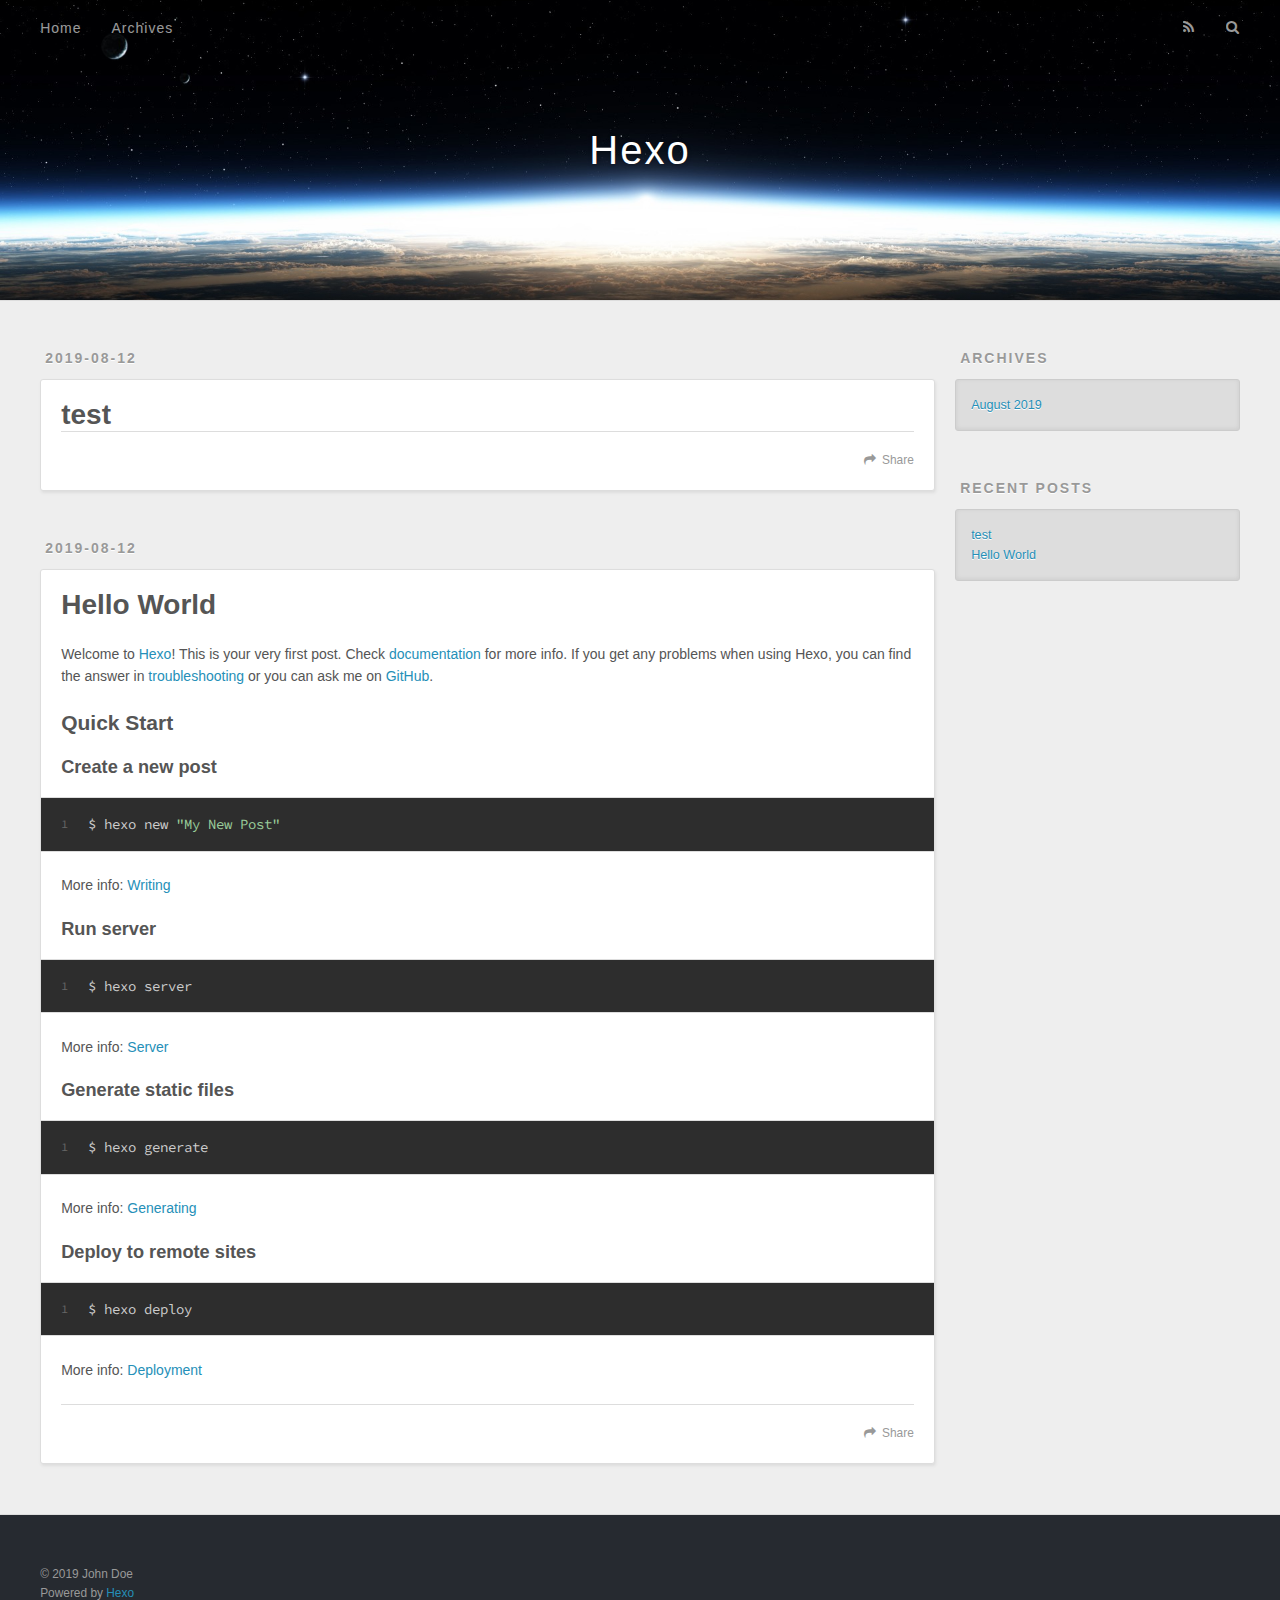
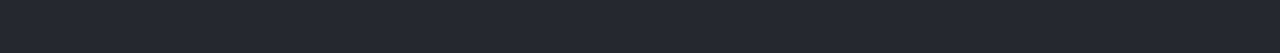
==== index.html @ 8766c103 "Site updated: 2019-08-12 17:07:36" ====
<!DOCTYPE html>
<html>
<head><meta name="generator" content="Hexo 3.9.0">
  <meta charset="utf-8">
  

  
  <title>Hexo</title>
  <meta name="viewport" content="width=device-width, initial-scale=1, maximum-scale=1">
  <meta property="og:type" content="website">
<meta property="og:title" content="Hexo">
<meta property="og:url" content="http://yoursite.com/index.html">
<meta property="og:site_name" content="Hexo">
<meta property="og:locale" content="en">
<meta name="twitter:card" content="summary">
<meta name="twitter:title" content="Hexo">
  
    <link rel="alternate" href="/atom.xml" title="Hexo" type="application/atom+xml">
  
  
    <link rel="icon" href="/favicon.png">
  
  
    <link href="//fonts.googleapis.com/css?family=Source+Code+Pro" rel="stylesheet" type="text/css">
  
  <link rel="stylesheet" href="/css/style.css">
</head>
</html>
<body>
  <div id="container">
    <div id="wrap">
      <header id="header">
  <div id="banner"></div>
  <div id="header-outer" class="outer">
    <div id="header-title" class="inner">
      <h1 id="logo-wrap">
        <a href="/" id="logo">Hexo</a>
      </h1>
      
    </div>
    <div id="header-inner" class="inner">
      <nav id="main-nav">
        <a id="main-nav-toggle" class="nav-icon"></a>
        
          <a class="main-nav-link" href="/">Home</a>
        
          <a class="main-nav-link" href="/archives">Archives</a>
        
      </nav>
      <nav id="sub-nav">
        
          <a id="nav-rss-link" class="nav-icon" href="/atom.xml" title="RSS Feed"></a>
        
        <a id="nav-search-btn" class="nav-icon" title="Search"></a>
      </nav>
      <div id="search-form-wrap">
        <form action="//google.com/search" method="get" accept-charset="UTF-8" class="search-form"><input type="search" name="q" class="search-form-input" placeholder="Search"><button type="submit" class="search-form-submit">&#xF002;</button><input type="hidden" name="sitesearch" value="http://yoursite.com"></form>
      </div>
    </div>
  </div>
</header>
      <div class="outer">
        <section id="main">
  
    <article id="post-test" class="article article-type-post" itemscope itemprop="blogPost">
  <div class="article-meta">
    <a href="/2019/08/12/test/" class="article-date">
  <time datetime="2019-08-12T08:30:35.000Z" itemprop="datePublished">2019-08-12</time>
</a>
    
  </div>
  <div class="article-inner">
    
    
      <header class="article-header">
        
  
    <h1 itemprop="name">
      <a class="article-title" href="/2019/08/12/test/">test</a>
    </h1>
  

      </header>
    
    <div class="article-entry" itemprop="articleBody">
      
        
      
    </div>
    <footer class="article-footer">
      <a data-url="http://yoursite.com/2019/08/12/test/" data-id="cjz869vau0001ewrhm8jljy8s" class="article-share-link">Share</a>
      
      
    </footer>
  </div>
  
</article>


  
    <article id="post-hello-world" class="article article-type-post" itemscope itemprop="blogPost">
  <div class="article-meta">
    <a href="/2019/08/12/hello-world/" class="article-date">
  <time datetime="2019-08-12T07:48:22.016Z" itemprop="datePublished">2019-08-12</time>
</a>
    
  </div>
  <div class="article-inner">
    
    
      <header class="article-header">
        
  
    <h1 itemprop="name">
      <a class="article-title" href="/2019/08/12/hello-world/">Hello World</a>
    </h1>
  

      </header>
    
    <div class="article-entry" itemprop="articleBody">
      
        <p>Welcome to <a href="https://hexo.io/" target="_blank" rel="noopener">Hexo</a>! This is your very first post. Check <a href="https://hexo.io/docs/" target="_blank" rel="noopener">documentation</a> for more info. If you get any problems when using Hexo, you can find the answer in <a href="https://hexo.io/docs/troubleshooting.html" target="_blank" rel="noopener">troubleshooting</a> or you can ask me on <a href="https://github.com/hexojs/hexo/issues" target="_blank" rel="noopener">GitHub</a>.</p>
<h2 id="Quick-Start"><a href="#Quick-Start" class="headerlink" title="Quick Start"></a>Quick Start</h2><h3 id="Create-a-new-post"><a href="#Create-a-new-post" class="headerlink" title="Create a new post"></a>Create a new post</h3><figure class="highlight bash"><table><tr><td class="gutter"><pre><span class="line">1</span><br></pre></td><td class="code"><pre><span class="line">$ hexo new <span class="string">"My New Post"</span></span><br></pre></td></tr></table></figure>

<p>More info: <a href="https://hexo.io/docs/writing.html" target="_blank" rel="noopener">Writing</a></p>
<h3 id="Run-server"><a href="#Run-server" class="headerlink" title="Run server"></a>Run server</h3><figure class="highlight bash"><table><tr><td class="gutter"><pre><span class="line">1</span><br></pre></td><td class="code"><pre><span class="line">$ hexo server</span><br></pre></td></tr></table></figure>

<p>More info: <a href="https://hexo.io/docs/server.html" target="_blank" rel="noopener">Server</a></p>
<h3 id="Generate-static-files"><a href="#Generate-static-files" class="headerlink" title="Generate static files"></a>Generate static files</h3><figure class="highlight bash"><table><tr><td class="gutter"><pre><span class="line">1</span><br></pre></td><td class="code"><pre><span class="line">$ hexo generate</span><br></pre></td></tr></table></figure>

<p>More info: <a href="https://hexo.io/docs/generating.html" target="_blank" rel="noopener">Generating</a></p>
<h3 id="Deploy-to-remote-sites"><a href="#Deploy-to-remote-sites" class="headerlink" title="Deploy to remote sites"></a>Deploy to remote sites</h3><figure class="highlight bash"><table><tr><td class="gutter"><pre><span class="line">1</span><br></pre></td><td class="code"><pre><span class="line">$ hexo deploy</span><br></pre></td></tr></table></figure>

<p>More info: <a href="https://hexo.io/docs/deployment.html" target="_blank" rel="noopener">Deployment</a></p>

      
    </div>
    <footer class="article-footer">
      <a data-url="http://yoursite.com/2019/08/12/hello-world/" data-id="cjz869vap0000ewrhxx26iyv9" class="article-share-link">Share</a>
      
      
    </footer>
  </div>
  
</article>


  


</section>
        
          <aside id="sidebar">
  
    

  
    

  
    
  
    
  <div class="widget-wrap">
    <h3 class="widget-title">Archives</h3>
    <div class="widget">
      <ul class="archive-list"><li class="archive-list-item"><a class="archive-list-link" href="/archives/2019/08/">August 2019</a></li></ul>
    </div>
  </div>


  
    
  <div class="widget-wrap">
    <h3 class="widget-title">Recent Posts</h3>
    <div class="widget">
      <ul>
        
          <li>
            <a href="/2019/08/12/test/">test</a>
          </li>
        
          <li>
            <a href="/2019/08/12/hello-world/">Hello World</a>
          </li>
        
      </ul>
    </div>
  </div>

  
</aside>
        
      </div>
      <footer id="footer">
  
  <div class="outer">
    <div id="footer-info" class="inner">
      &copy; 2019 John Doe<br>
      Powered by <a href="http://hexo.io/" target="_blank">Hexo</a>
    </div>
  </div>
</footer>
    </div>
    <nav id="mobile-nav">
  
    <a href="/" class="mobile-nav-link">Home</a>
  
    <a href="/archives" class="mobile-nav-link">Archives</a>
  
</nav>
    

<script src="//ajax.googleapis.com/ajax/libs/jquery/2.0.3/jquery.min.js"></script>


  <link rel="stylesheet" href="/fancybox/jquery.fancybox.css">
  <script src="/fancybox/jquery.fancybox.pack.js"></script>


<script src="/js/script.js"></script>



  </div>
</body>
</html>
---- css/style.css ----
body {
  width: 100%;
}
body:before,
body:after {
  content: "";
  display: table;
}
body:after {
  clear: both;
}
html,
body,
div,
span,
applet,
object,
iframe,
h1,
h2,
h3,
h4,
h5,
h6,
p,
blockquote,
pre,
a,
abbr,
acronym,
address,
big,
cite,
code,
del,
dfn,
em,
img,
ins,
kbd,
q,
s,
samp,
small,
strike,
strong,
sub,
sup,
tt,
var,
dl,
dt,
dd,
ol,
ul,
li,
fieldset,
form,
label,
legend,
table,
caption,
tbody,
tfoot,
thead,
tr,
th,
td {
  margin: 0;
  padding: 0;
  border: 0;
  outline: 0;
  font-weight: inherit;
  font-style: inherit;
  font-family: inherit;
  font-size: 100%;
  vertical-align: baseline;
}
body {
  line-height: 1;
  color: #000;
  background: #fff;
}
ol,
ul {
  list-style: none;
}
table {
  border-collapse: separate;
  border-spacing: 0;
  vertical-align: middle;
}
caption,
th,
td {
  text-align: left;
  font-weight: normal;
  vertical-align: middle;
}
a img {
  border: none;
}
input,
button {
  margin: 0;
  padding: 0;
}
input::-moz-focus-inner,
button::-moz-focus-inner {
  border: 0;
  padding: 0;
}
@font-face {
  font-family: FontAwesome;
  font-style: normal;
  font-weight: normal;
  src: url("fonts/fontawesome-webfont.eot?v=#4.0.3");
  src: url("fonts/fontawesome-webfont.eot?#iefix&v=#4.0.3") format("embedded-opentype"), url("fonts/fontawesome-webfont.woff?v=#4.0.3") format("woff"), url("fonts/fontawesome-webfont.ttf?v=#4.0.3") format("truetype"), url("fonts/fontawesome-webfont.svg#fontawesomeregular?v=#4.0.3") format("svg");
}
html,
body,
#container {
  height: 100%;
}
body {
  background: #eee;
  font: 14px -apple-system, BlinkMacSystemFont, "Segoe UI", "Roboto", "Oxygen", "Ubuntu", "Cantarell", "Fira Sans", "Droid Sans", "Helvetica Neue", sans-serif;
  -webkit-text-size-adjust: 100%;
}
.outer {
  max-width: 1220px;
  margin: 0 auto;
  padding: 0 20px;
}
.outer:before,
.outer:after {
  content: "";
  display: table;
}
.outer:after {
  clear: both;
}
.inner {
  display: inline;
  float: left;
  width: 98.33333333333333%;
  margin: 0 0.833333333333333%;
}
.left,
.alignleft {
  float: left;
}
.right,
.alignright {
  float: right;
}
.clear {
  clear: both;
}
#container {
  position: relative;
}
.mobile-nav-on {
  overflow: hidden;
}
#wrap {
  height: 100%;
  width: 100%;
  position: absolute;
  top: 0;
  left: 0;
  -webkit-transition: 0.2s ease-out;
  -moz-transition: 0.2s ease-out;
  -ms-transition: 0.2s ease-out;
  transition: 0.2s ease-out;
  z-index: 1;
  background: #eee;
}
.mobile-nav-on #wrap {
  left: 280px;
}
@media screen and (min-width: 768px) {
  #main {
    display: inline;
    float: left;
    width: 73.33333333333333%;
    margin: 0 0.833333333333333%;
  }
}
.article-date,
.article-category-link,
.archive-year,
.widget-title {
  text-decoration: none;
  text-transform: uppercase;
  letter-spacing: 2px;
  color: #999;
  margin-bottom: 1em;
  margin-left: 5px;
  line-height: 1em;
  text-shadow: 0 1px #fff;
  font-weight: bold;
}
.article-inner,
.archive-article-inner {
  background: #fff;
  -webkit-box-shadow: 1px 2px 3px #ddd;
  box-shadow: 1px 2px 3px #ddd;
  border: 1px solid #ddd;
  border-radius: 3px;
}
.article-entry h1,
.widget h1 {
  font-size: 2em;
}
.article-entry h2,
.widget h2 {
  font-size: 1.5em;
}
.article-entry h3,
.widget h3 {
  font-size: 1.3em;
}
.article-entry h4,
.widget h4 {
  font-size: 1.2em;
}
.article-entry h5,
.widget h5 {
  font-size: 1em;
}
.article-entry h6,
.widget h6 {
  font-size: 1em;
  color: #999;
}
.article-entry hr,
.widget hr {
  border: 1px dashed #ddd;
}
.article-entry strong,
.widget strong {
  font-weight: bold;
}
.article-entry em,
.widget em,
.article-entry cite,
.widget cite {
  font-style: italic;
}
.article-entry sup,
.widget sup,
.article-entry sub,
.widget sub {
  font-size: 0.75em;
  line-height: 0;
  position: relative;
  vertical-align: baseline;
}
.article-entry sup,
.widget sup {
  top: -0.5em;
}
.article-entry sub,
.widget sub {
  bottom: -0.2em;
}
.article-entry small,
.widget small {
  font-size: 0.85em;
}
.article-entry acronym,
.widget acronym,
.article-entry abbr,
.widget abbr {
  border-bottom: 1px dotted;
}
.article-entry ul,
.widget ul,
.article-entry ol,
.widget ol,
.article-entry dl,
.widget dl {
  margin: 0 20px;
  line-height: 1.6em;
}
.article-entry ul ul,
.widget ul ul,
.article-entry ol ul,
.widget ol ul,
.article-entry ul ol,
.widget ul ol,
.article-entry ol ol,
.widget ol ol {
  margin-top: 0;
  margin-bottom: 0;
}
.article-entry ul,
.widget ul {
  list-style: disc;
}
.article-entry ol,
.widget ol {
  list-style: decimal;
}
.article-entry dt,
.widget dt {
  font-weight: bold;
}
#header {
  height: 300px;
  position: relative;
  border-bottom: 1px solid #ddd;
}
#header:before,
#header:after {
  content: "";
  position: absolute;
  left: 0;
  right: 0;
  height: 40px;
}
#header:before {
  top: 0;
  background: -webkit-linear-gradient(rgba(0,0,0,0.2), transparent);
  background: -moz-linear-gradient(rgba(0,0,0,0.2), transparent);
  background: -ms-linear-gradient(rgba(0,0,0,0.2), transparent);
  background: linear-gradient(rgba(0,0,0,0.2), transparent);
}
#header:after {
  bottom: 0;
  background: -webkit-linear-gradient(transparent, rgba(0,0,0,0.2));
  background: -moz-linear-gradient(transparent, rgba(0,0,0,0.2));
  background: -ms-linear-gradient(transparent, rgba(0,0,0,0.2));
  background: linear-gradient(transparent, rgba(0,0,0,0.2));
}
#header-outer {
  height: 100%;
  position: relative;
}
#header-inner {
  position: relative;
  overflow: hidden;
}
#banner {
  position: absolute;
  top: 0;
  left: 0;
  width: 100%;
  height: 100%;
  background: url("images/banner.jpg") center #000;
  -webkit-background-size: cover;
  -moz-background-size: cover;
  background-size: cover;
  z-index: -1;
}
#header-title {
  text-align: center;
  height: 40px;
  position: absolute;
  top: 50%;
  left: 0;
  margin-top: -20px;
}
#logo,
#subtitle {
  text-decoration: none;
  color: #fff;
  font-weight: 300;
  text-shadow: 0 1px 4px rgba(0,0,0,0.3);
}
#logo {
  font-size: 40px;
  line-height: 40px;
  letter-spacing: 2px;
}
#subtitle {
  font-size: 16px;
  line-height: 16px;
  letter-spacing: 1px;
}
#subtitle-wrap {
  margin-top: 16px;
}
#main-nav {
  float: left;
  margin-left: -15px;
}
.nav-icon,
.main-nav-link {
  float: left;
  color: #fff;
  opacity: 0.6;
  text-decoration: none;
  text-shadow: 0 1px rgba(0,0,0,0.2);
  -webkit-transition: opacity 0.2s;
  -moz-transition: opacity 0.2s;
  -ms-transition: opacity 0.2s;
  transition: opacity 0.2s;
  display: block;
  padding: 20px 15px;
}
.nav-icon:hover,
.main-nav-link:hover {
  opacity: 1;
}
.nav-icon {
  font-family: FontAwesome;
  text-align: center;
  font-size: 14px;
  width: 14px;
  height: 14px;
  padding: 20px 15px;
  position: relative;
  cursor: pointer;
}
.main-nav-link {
  font-weight: 300;
  letter-spacing: 1px;
}
@media screen and (max-width: 479px) {
  .main-nav-link {
    display: none;
  }
}
#main-nav-toggle {
  display: none;
}
#main-nav-toggle:before {
  content: "\f0c9";
}
@media screen and (max-width: 479px) {
  #main-nav-toggle {
    display: block;
  }
}
#sub-nav {
  float: right;
  margin-right: -15px;
}
#nav-rss-link:before {
  content: "\f09e";
}
#nav-search-btn:before {
  content: "\f002";
}
#search-form-wrap {
  position: absolute;
  top: 15px;
  width: 150px;
  height: 30px;
  right: -150px;
  opacity: 0;
  -webkit-transition: 0.2s ease-out;
  -moz-transition: 0.2s ease-out;
  -ms-transition: 0.2s ease-out;
  transition: 0.2s ease-out;
}
#search-form-wrap.on {
  opacity: 1;
  right: 0;
}
@media screen and (max-width: 479px) {
  #search-form-wrap {
    width: 100%;
    right: -100%;
  }
}
.search-form {
  position: absolute;
  top: 0;
  left: 0;
  right: 0;
  background: #fff;
  padding: 5px 15px;
  border-radius: 15px;
  -webkit-box-shadow: 0 0 10px rgba(0,0,0,0.3);
  box-shadow: 0 0 10px rgba(0,0,0,0.3);
}
.search-form-input {
  border: none;
  background: none;
  color: #555;
  width: 100%;
  font: 13px -apple-system, BlinkMacSystemFont, "Segoe UI", "Roboto", "Oxygen", "Ubuntu", "Cantarell", "Fira Sans", "Droid Sans", "Helvetica Neue", sans-serif;
  outline: none;
}
.search-form-input::-webkit-search-results-decoration,
.search-form-input::-webkit-search-cancel-button {
  -webkit-appearance: none;
}
.search-form-submit {
  position: absolute;
  top: 50%;
  right: 10px;
  margin-top: -7px;
  font: 13px FontAwesome;
  border: none;
  background: none;
  color: #bbb;
  cursor: pointer;
}
.search-form-submit:hover,
.search-form-submit:focus {
  color: #777;
}
.article {
  margin: 50px 0;
}
.article-inner {
  overflow: hidden;
}
.article-meta:before,
.article-meta:after {
  content: "";
  display: table;
}
.article-meta:after {
  clear: both;
}
.article-date {
  float: left;
}
.article-category {
  float: left;
  line-height: 1em;
  color: #ccc;
  text-shadow: 0 1px #fff;
  margin-left: 8px;
}
.article-category:before {
  content: "\2022";
}
.article-category-link {
  margin: 0 12px 1em;
}
.article-header {
  padding: 20px 20px 0;
}
.article-title {
  text-decoration: none;
  font-size: 2em;
  font-weight: bold;
  color: #555;
  line-height: 1.1em;
  -webkit-transition: color 0.2s;
  -moz-transition: color 0.2s;
  -ms-transition: color 0.2s;
  transition: color 0.2s;
}
a.article-title:hover {
  color: #258fb8;
}
.article-entry {
  color: #555;
  padding: 0 20px;
}
.article-entry:before,
.article-entry:after {
  content: "";
  display: table;
}
.article-entry:after {
  clear: both;
}
.article-entry p,
.article-entry table {
  line-height: 1.6em;
  margin: 1.6em 0;
}
.article-entry h1,
.article-entry h2,
.article-entry h3,
.article-entry h4,
.article-entry h5,
.article-entry h6 {
  font-weight: bold;
}
.article-entry h1,
.article-entry h2,
.article-entry h3,
.article-entry h4,
.article-entry h5,
.article-entry h6 {
  line-height: 1.1em;
  margin: 1.1em 0;
}
.article-entry a {
  color: #258fb8;
  text-decoration: none;
}
.article-entry a:hover {
  text-decoration: underline;
}
.article-entry ul,
.article-entry ol,
.article-entry dl {
  margin-top: 1.6em;
  margin-bottom: 1.6em;
}
.article-entry img,
.article-entry video {
  max-width: 100%;
  height: auto;
  display: block;
  margin: auto;
}
.article-entry iframe {
  border: none;
}
.article-entry table {
  width: 100%;
  border-collapse: collapse;
  border-spacing: 0;
}
.article-entry th {
  font-weight: bold;
  border-bottom: 3px solid #ddd;
  padding-bottom: 0.5em;
}
.article-entry td {
  border-bottom: 1px solid #ddd;
  padding: 10px 0;
}
.article-entry blockquote {
  font-family: Georgia, "Times New Roman", serif;
  font-size: 1.4em;
  margin: 1.6em 20px;
  text-align: center;
}
.article-entry blockquote footer {
  font-size: 14px;
  margin: 1.6em 0;
  font-family: -apple-system, BlinkMacSystemFont, "Segoe UI", "Roboto", "Oxygen", "Ubuntu", "Cantarell", "Fira Sans", "Droid Sans", "Helvetica Neue", sans-serif;
}
.article-entry blockquote footer cite:before {
  content: "—";
  padding: 0 0.5em;
}
.article-entry .pullquote {
  text-align: left;
  width: 45%;
  margin: 0;
}
.article-entry .pullquote.left {
  margin-left: 0.5em;
  margin-right: 1em;
}
.article-entry .pullquote.right {
  margin-right: 0.5em;
  margin-left: 1em;
}
.article-entry .caption {
  color: #999;
  display: block;
  font-size: 0.9em;
  margin-top: 0.5em;
  position: relative;
  text-align: center;
}
.article-entry .video-container {
  position: relative;
  padding-top: 56.25%;
  height: 0;
  overflow: hidden;
}
.article-entry .video-container iframe,
.article-entry .video-container object,
.article-entry .video-container embed {
  position: absolute;
  top: 0;
  left: 0;
  width: 100%;
  height: 100%;
  margin-top: 0;
}
.article-more-link a {
  display: inline-block;
  line-height: 1em;
  padding: 6px 15px;
  border-radius: 15px;
  background: #eee;
  color: #999;
  text-shadow: 0 1px #fff;
  text-decoration: none;
}
.article-more-link a:hover {
  background: #258fb8;
  color: #fff;
  text-decoration: none;
  text-shadow: 0 1px #1e7293;
}
.article-footer {
  font-size: 0.85em;
  line-height: 1.6em;
  border-top: 1px solid #ddd;
  padding-top: 1.6em;
  margin: 0 20px 20px;
}
.article-footer:before,
.article-footer:after {
  content: "";
  display: table;
}
.article-footer:after {
  clear: both;
}
.article-footer a {
  color: #999;
  text-decoration: none;
}
.article-footer a:hover {
  color: #555;
}
.article-tag-list-item {
  float: left;
  margin-right: 10px;
}
.article-tag-list-link:before {
  content: "#";
}
.article-comment-link {
  float: right;
}
.article-comment-link:before {
  content: "\f075";
  font-family: FontAwesome;
  padding-right: 8px;
}
.article-share-link {
  cursor: pointer;
  float: right;
  margin-left: 20px;
}
.article-share-link:before {
  content: "\f064";
  font-family: FontAwesome;
  padding-right: 6px;
}
#article-nav {
  position: relative;
}
#article-nav:before,
#article-nav:after {
  content: "";
  display: table;
}
#article-nav:after {
  clear: both;
}
@media screen and (min-width: 768px) {
  #article-nav {
    margin: 50px 0;
  }
  #article-nav:before {
    width: 8px;
    height: 8px;
    position: absolute;
    top: 50%;
    left: 50%;
    margin-top: -4px;
    margin-left: -4px;
    content: "";
    border-radius: 50%;
    background: #ddd;
    -webkit-box-shadow: 0 1px 2px #fff;
    box-shadow: 0 1px 2px #fff;
  }
}
.article-nav-link-wrap {
  text-decoration: none;
  text-shadow: 0 1px #fff;
  color: #999;
  -webkit-box-sizing: border-box;
  -moz-box-sizing: border-box;
  box-sizing: border-box;
  margin-top: 50px;
  text-align: center;
  display: block;
}
.article-nav-link-wrap:hover {
  color: #555;
}
@media screen and (min-width: 768px) {
  .article-nav-link-wrap {
    width: 50%;
    margin-top: 0;
  }
}
@media screen and (min-width: 768px) {
  #article-nav-newer {
    float: left;
    text-align: right;
    padding-right: 20px;
  }
}
@media screen and (min-width: 768px) {
  #article-nav-older {
    float: right;
    text-align: left;
    padding-left: 20px;
  }
}
.article-nav-caption {
  text-transform: uppercase;
  letter-spacing: 2px;
  color: #ddd;
  line-height: 1em;
  font-weight: bold;
}
#article-nav-newer .article-nav-caption {
  margin-right: -2px;
}
.article-nav-title {
  font-size: 0.85em;
  line-height: 1.6em;
  margin-top: 0.5em;
}
.article-share-box {
  position: absolute;
  display: none;
  background: #fff;
  -webkit-box-shadow: 1px 2px 10px rgba(0,0,0,0.2);
  box-shadow: 1px 2px 10px rgba(0,0,0,0.2);
  border-radius: 3px;
  margin-left: -145px;
  overflow: hidden;
  z-index: 1;
}
.article-share-box.on {
  display: block;
}
.article-share-input {
  width: 100%;
  background: none;
  -webkit-box-sizing: border-box;
  -moz-box-sizing: border-box;
  box-sizing: border-box;
  font: 14px -apple-system, BlinkMacSystemFont, "Segoe UI", "Roboto", "Oxygen", "Ubuntu", "Cantarell", "Fira Sans", "Droid Sans", "Helvetica Neue", sans-serif;
  padding: 0 15px;
  color: #555;
  outline: none;
  border: 1px solid #ddd;
  border-radius: 3px 3px 0 0;
  height: 36px;
  line-height: 36px;
}
.article-share-links {
  background: #eee;
}
.article-share-links:before,
.article-share-links:after {
  content: "";
  display: table;
}
.article-share-links:after {
  clear: both;
}
.article-share-twitter,
.article-share-facebook,
.article-share-pinterest,
.article-share-google {
  width: 50px;
  height: 36px;
  display: block;
  float: left;
  position: relative;
  color: #999;
  text-shadow: 0 1px #fff;
}
.article-share-twitter:before,
.article-share-facebook:before,
.article-share-pinterest:before,
.article-share-google:before {
  font-size: 20px;
  font-family: FontAwesome;
  width: 20px;
  height: 20px;
  position: absolute;
  top: 50%;
  left: 50%;
  margin-top: -10px;
  margin-left: -10px;
  text-align: center;
}
.article-share-twitter:hover,
.article-share-facebook:hover,
.article-share-pinterest:hover,
.article-share-google:hover {
  color: #fff;
}
.article-share-twitter:before {
  content: "\f099";
}
.article-share-twitter:hover {
  background: #00aced;
  text-shadow: 0 1px #008abe;
}
.article-share-facebook:before {
  content: "\f09a";
}
.article-share-facebook:hover {
  background: #3b5998;
  text-shadow: 0 1px #2f477a;
}
.article-share-pinterest:before {
  content: "\f0d2";
}
.article-share-pinterest:hover {
  background: #cb2027;
  text-shadow: 0 1px #a21a1f;
}
.article-share-google:before {
  content: "\f0d5";
}
.article-share-google:hover {
  background: #dd4b39;
  text-shadow: 0 1px #be3221;
}
.article-gallery {
  background: #000;
  position: relative;
}
.article-gallery-photos {
  position: relative;
  overflow: hidden;
}
.article-gallery-img {
  display: none;
  max-width: 100%;
}
.article-gallery-img:first-child {
  display: block;
}
.article-gallery-img.loaded {
  position: absolute;
  display: block;
}
.article-gallery-img img {
  display: block;
  max-width: 100%;
  margin: 0 auto;
}
#comments {
  background: #fff;
  -webkit-box-shadow: 1px 2px 3px #ddd;
  box-shadow: 1px 2px 3px #ddd;
  padding: 20px;
  border: 1px solid #ddd;
  border-radius: 3px;
  margin: 50px 0;
}
#comments a {
  color: #258fb8;
}
.archives-wrap {
  margin: 50px 0;
}
.archives:before,
.archives:after {
  content: "";
  display: table;
}
.archives:after {
  clear: both;
}
.archive-year-wrap {
  margin-bottom: 1em;
}
.archives {
  -webkit-column-gap: 10px;
  -moz-column-gap: 10px;
  column-gap: 10px;
}
@media screen and (min-width: 480px) and (max-width: 767px) {
  .archives {
    -webkit-column-count: 2;
    -moz-column-count: 2;
    column-count: 2;
  }
}
@media screen and (min-width: 768px) {
  .archives {
    -webkit-column-count: 3;
    -moz-column-count: 3;
    column-count: 3;
  }
}
.archive-article {
  -webkit-column-break-inside: avoid;
  page-break-inside: avoid;
  overflow: hidden;
  break-inside: avoid-column;
}
.archive-article-inner {
  padding: 10px;
  margin-bottom: 15px;
}
.archive-article-title {
  text-decoration: none;
  font-weight: bold;
  color: #555;
  -webkit-transition: color 0.2s;
  -moz-transition: color 0.2s;
  -ms-transition: color 0.2s;
  transition: color 0.2s;
  line-height: 1.6em;
}
.archive-article-title:hover {
  color: #258fb8;
}
.archive-article-footer {
  margin-top: 1em;
}
.archive-article-date {
  color: #999;
  text-decoration: none;
  font-size: 0.85em;
  line-height: 1em;
  margin-bottom: 0.5em;
  display: block;
}
#page-nav {
  margin: 50px auto;
  background: #fff;
  -webkit-box-shadow: 1px 2px 3px #ddd;
  box-shadow: 1px 2px 3px #ddd;
  border: 1px solid #ddd;
  border-radius: 3px;
  text-align: center;
  color: #999;
  overflow: hidden;
}
#page-nav:before,
#page-nav:after {
  content: "";
  display: table;
}
#page-nav:after {
  clear: both;
}
#page-nav a,
#page-nav span {
  padding: 10px 20px;
  line-height: 1;
  height: 2ex;
}
#page-nav a {
  color: #999;
  text-decoration: none;
}
#page-nav a:hover {
  background: #999;
  color: #fff;
}
#page-nav .prev {
  float: left;
}
#page-nav .next {
  float: right;
}
#page-nav .page-number {
  display: inline-block;
}
@media screen and (max-width: 479px) {
  #page-nav .page-number {
    display: none;
  }
}
#page-nav .current {
  color: #555;
  font-weight: bold;
}
#page-nav .space {
  color: #ddd;
}
#footer {
  background: #262a30;
  padding: 50px 0;
  border-top: 1px solid #ddd;
  color: #999;
}
#footer a {
  color: #258fb8;
  text-decoration: none;
}
#footer a:hover {
  text-decoration: underline;
}
#footer-info {
  line-height: 1.6em;
  font-size: 0.85em;
}
.article-entry pre,
.article-entry .highlight {
  background: #2d2d2d;
  margin: 0 -20px;
  padding: 15px 20px;
  border-style: solid;
  border-color: #ddd;
  border-width: 1px 0;
  overflow: auto;
  color: #ccc;
  line-height: 22.400000000000002px;
}
.article-entry .highlight .gutter pre,
.article-entry .gist .gist-file .gist-data .line-numbers {
  color: #666;
  font-size: 0.85em;
}
.article-entry pre,
.article-entry code {
  font-family: "Source Code Pro", Consolas, Monaco, Menlo, Consolas, monospace;
}
.article-entry code {
  background: #eee;
  text-shadow: 0 1px #fff;
  padding: 0 0.3em;
}
.article-entry pre code {
  background: none;
  text-shadow: none;
  padding: 0;
}
.article-entry .highlight pre {
  border: none;
  margin: 0;
  padding: 0;
}
.article-entry .highlight table {
  margin: 0;
  width: auto;
}
.article-entry .highlight td {
  border: none;
  padding: 0;
}
.article-entry .highlight figcaption {
  font-size: 0.85em;
  color: #999;
  line-height: 1em;
  margin-bottom: 1em;
}
.article-entry .highlight figcaption:before,
.article-entry .highlight figcaption:after {
  content: "";
  display: table;
}
.article-entry .highlight figcaption:after {
  clear: both;
}
.article-entry .highlight figcaption a {
  float: right;
}
.article-entry .highlight .gutter pre {
  text-align: right;
  padding-right: 20px;
}
.article-entry .highlight .line {
  height: 22.400000000000002px;
}
.article-entry .highlight .line.marked {
  background: #515151;
}
.article-entry .gist {
  margin: 0 -20px;
  border-style: solid;
  border-color: #ddd;
  border-width: 1px 0;
  background: #2d2d2d;
  padding: 15px 20px 15px 0;
}
.article-entry .gist .gist-file {
  border: none;
  font-family: "Source Code Pro", Consolas, Monaco, Menlo, Consolas, monospace;
  margin: 0;
}
.article-entry .gist .gist-file .gist-data {
  background: none;
  border: none;
}
.article-entry .gist .gist-file .gist-data .line-numbers {
  background: none;
  border: none;
  padding: 0 20px 0 0;
}
.article-entry .gist .gist-file .gist-data .line-data {
  padding: 0 !important;
}
.article-entry .gist .gist-file .highlight {
  margin: 0;
  padding: 0;
  border: none;
}
.article-entry .gist .gist-file .gist-meta {
  background: #2d2d2d;
  color: #999;
  font: 0.85em -apple-system, BlinkMacSystemFont, "Segoe UI", "Roboto", "Oxygen", "Ubuntu", "Cantarell", "Fira Sans", "Droid Sans", "Helvetica Neue", sans-serif;
  text-shadow: 0 0;
  padding: 0;
  margin-top: 1em;
  margin-left: 20px;
}
.article-entry .gist .gist-file .gist-meta a {
  color: #258fb8;
  font-weight: normal;
}
.article-entry .gist .gist-file .gist-meta a:hover {
  text-decoration: underline;
}
pre .comment,
pre .title {
  color: #999;
}
pre .variable,
pre .attribute,
pre .tag,
pre .regexp,
pre .ruby .constant,
pre .xml .tag .title,
pre .xml .pi,
pre .xml .doctype,
pre .html .doctype,
pre .css .id,
pre .css .class,
pre .css .pseudo {
  color: #f2777a;
}
pre .number,
pre .preprocessor,
pre .built_in,
pre .literal,
pre .params,
pre .constant {
  color: #f99157;
}
pre .class,
pre .ruby .class .title,
pre .css .rules .attribute {
  color: #9c9;
}
pre .string,
pre .value,
pre .inheritance,
pre .header,
pre .ruby .symbol,
pre .xml .cdata {
  color: #9c9;
}
pre .css .hexcolor {
  color: #6cc;
}
pre .function,
pre .python .decorator,
pre .python .title,
pre .ruby .function .title,
pre .ruby .title .keyword,
pre .perl .sub,
pre .javascript .title,
pre .coffeescript .title {
  color: #69c;
}
pre .keyword,
pre .javascript .function {
  color: #c9c;
}
@media screen and (max-width: 479px) {
  #mobile-nav {
    position: absolute;
    top: 0;
    left: 0;
    width: 280px;
    height: 100%;
    background: #191919;
    border-right: 1px solid #fff;
  }
}
@media screen and (max-width: 479px) {
  .mobile-nav-link {
    display: block;
    color: #999;
    text-decoration: none;
    padding: 15px 20px;
    font-weight: bold;
  }
  .mobile-nav-link:hover {
    color: #fff;
  }
}
@media screen and (min-width: 768px) {
  #sidebar {
    display: inline;
    float: left;
    width: 23.333333333333332%;
    margin: 0 0.833333333333333%;
  }
}
.widget-wrap {
  margin: 50px 0;
}
.widget {
  color: #777;
  text-shadow: 0 1px #fff;
  background: #ddd;
  -webkit-box-shadow: 0 -1px 4px #ccc inset;
  box-shadow: 0 -1px 4px #ccc inset;
  border: 1px solid #ccc;
  padding: 15px;
  border-radius: 3px;
}
.widget a {
  color: #258fb8;
  text-decoration: none;
}
.widget a:hover {
  text-decoration: underline;
}
.widget ul ul,
.widget ol ul,
.widget dl ul,
.widget ul ol,
.widget ol ol,
.widget dl ol,
.widget ul dl,
.widget ol dl,
.widget dl dl {
  margin-left: 15px;
  list-style: disc;
}
.widget {
  line-height: 1.6em;
  word-wrap: break-word;
  font-size: 0.9em;
}
.widget ul,
.widget ol {
  list-style: none;
  margin: 0;
}
.widget ul ul,
.widget ol ul,
.widget ul ol,
.widget ol ol {
  margin: 0 20px;
}
.widget ul ul,
.widget ol ul {
  list-style: disc;
}
.widget ul ol,
.widget ol ol {
  list-style: decimal;
}
.category-list-count,
.tag-list-count,
.archive-list-count {
  padding-left: 5px;
  color: #999;
  font-size: 0.85em;
}
.category-list-count:before,
.tag-list-count:before,
.archive-list-count:before {
  content: "(";
}
.category-list-count:after,
.tag-list-count:after,
.archive-list-count:after {
  content: ")";
}
.tagcloud a {
  margin-right: 5px;
  display: inline-block;
}
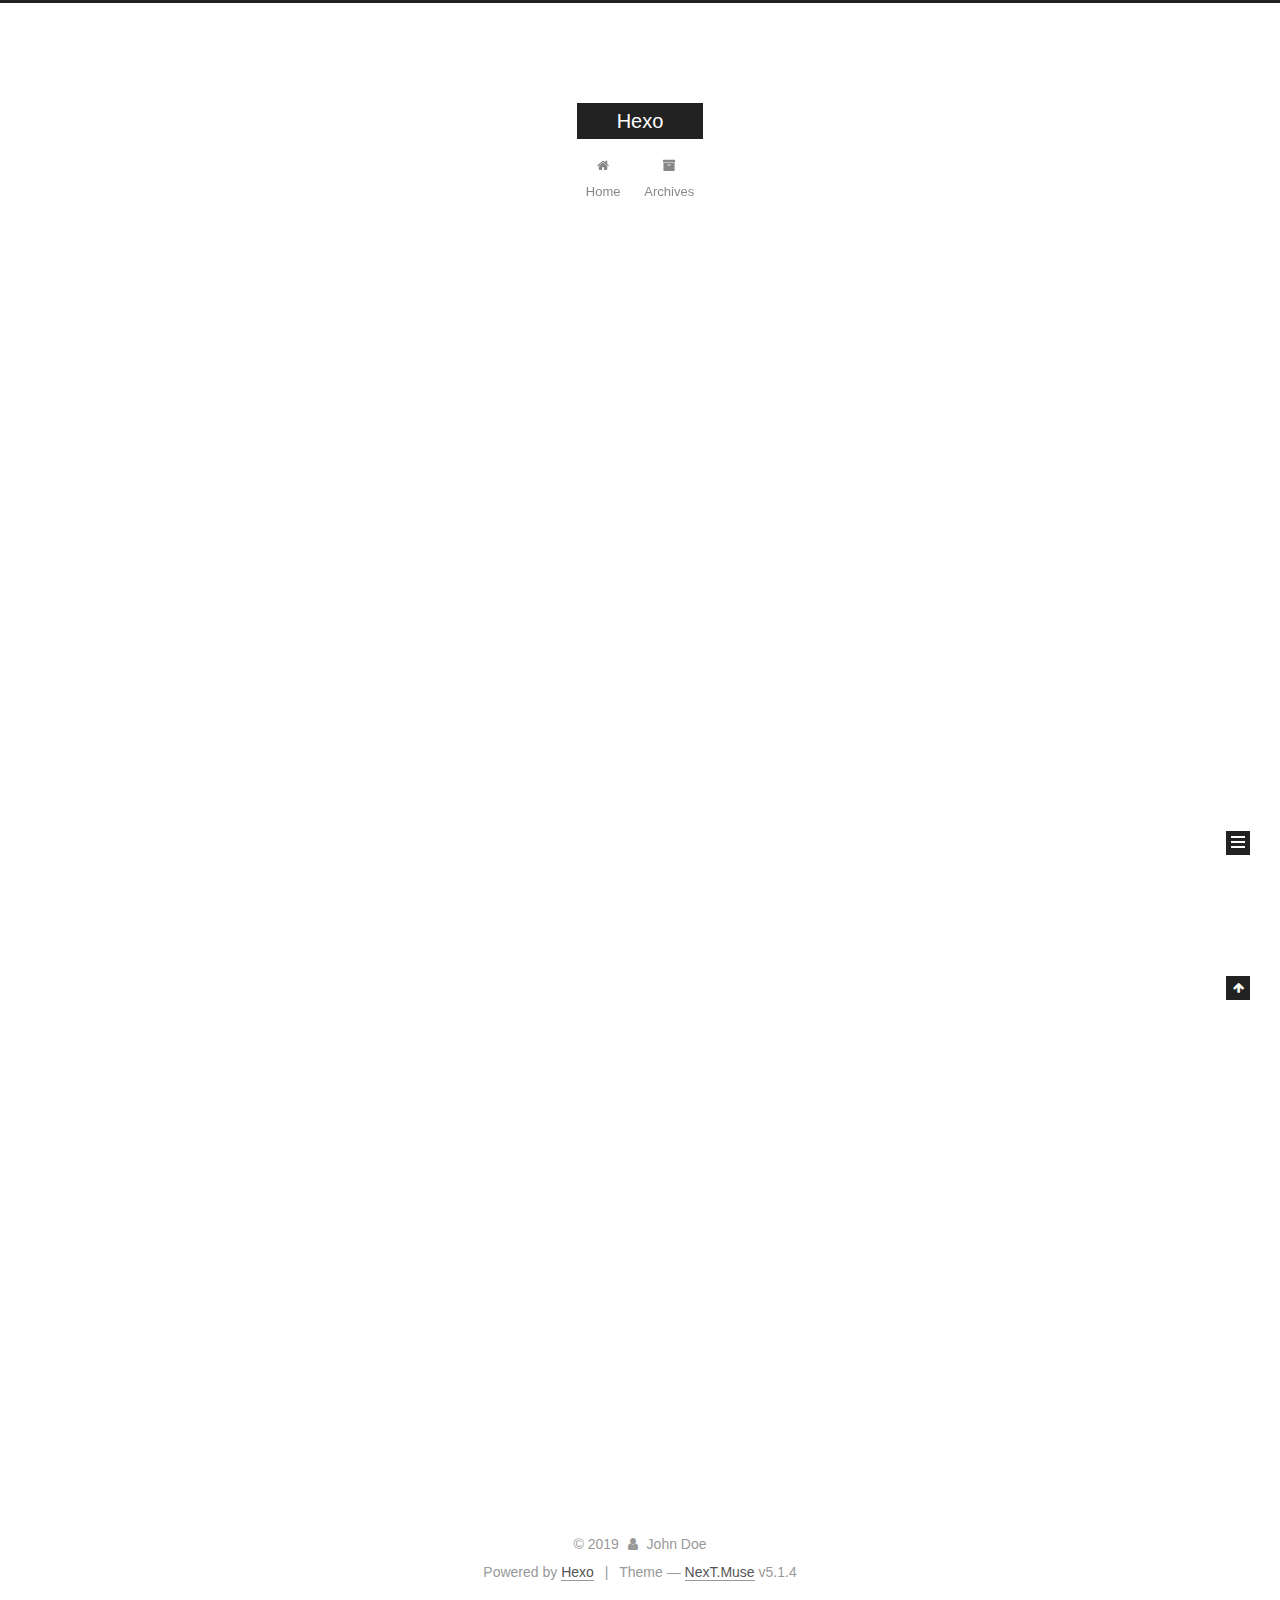
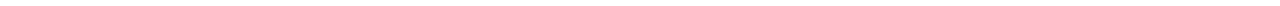
==== commit 381b605f: "Site updated: 2019-08-12 18:23:26" ====
--- a/index.html
+++ b/index.html
@@ -1,228 +1,739 @@
 <!DOCTYPE html>
-<html>
+
+
+
+  
+
+
+<html class="theme-next muse use-motion" lang="en">
 <head><meta name="generator" content="Hexo 3.9.0">
-  <meta charset="utf-8">
-  
-
-  
-  <title>Hexo</title>
-  <meta name="viewport" content="width=device-width, initial-scale=1, maximum-scale=1">
-  <meta property="og:type" content="website">
+  <meta charset="UTF-8">
+<meta http-equiv="X-UA-Compatible" content="IE=edge">
+<meta name="viewport" content="width=device-width, initial-scale=1, maximum-scale=1">
+<meta name="theme-color" content="#222">
+
+
+
+
+
+
+
+
+
+<meta http-equiv="Cache-Control" content="no-transform">
+<meta http-equiv="Cache-Control" content="no-siteapp">
+
+
+
+
+
+
+
+
+
+
+
+
+
+
+
+
+  
+  
+  <link href="/lib/fancybox/source/jquery.fancybox.css?v=2.1.5" rel="stylesheet" type="text/css">
+
+
+
+
+
+
+
+<link href="/lib/font-awesome/css/font-awesome.min.css?v=4.6.2" rel="stylesheet" type="text/css">
+
+<link href="/css/main.css?v=5.1.4" rel="stylesheet" type="text/css">
+
+
+  <link rel="apple-touch-icon" sizes="180x180" href="/images/apple-touch-icon-next.png?v=5.1.4">
+
+
+  <link rel="icon" type="image/png" sizes="32x32" href="/images/favicon-32x32-next.png?v=5.1.4">
+
+
+  <link rel="icon" type="image/png" sizes="16x16" href="/images/favicon-16x16-next.png?v=5.1.4">
+
+
+  <link rel="mask-icon" href="/images/logo.svg?v=5.1.4" color="#222">
+
+
+
+
+
+  <meta name="keywords" content="Hexo, NexT">
+
+
+
+
+
+
+
+
+
+
+<meta property="og:type" content="website">
 <meta property="og:title" content="Hexo">
 <meta property="og:url" content="http://yoursite.com/index.html">
 <meta property="og:site_name" content="Hexo">
 <meta property="og:locale" content="en">
 <meta name="twitter:card" content="summary">
 <meta name="twitter:title" content="Hexo">
-  
-    <link rel="alternate" href="/atom.xml" title="Hexo" type="application/atom+xml">
-  
-  
-    <link rel="icon" href="/favicon.png">
-  
-  
-    <link href="//fonts.googleapis.com/css?family=Source+Code+Pro" rel="stylesheet" type="text/css">
-  
-  <link rel="stylesheet" href="/css/style.css">
+
+
+
+<script type="text/javascript" id="hexo.configurations">
+  var NexT = window.NexT || {};
+  var CONFIG = {
+    root: '/',
+    scheme: 'Muse',
+    version: '5.1.4',
+    sidebar: {"position":"left","display":"post","offset":12,"b2t":false,"scrollpercent":false,"onmobile":false},
+    fancybox: true,
+    tabs: true,
+    motion: {"enable":true,"async":false,"transition":{"post_block":"fadeIn","post_header":"slideDownIn","post_body":"slideDownIn","coll_header":"slideLeftIn","sidebar":"slideUpIn"}},
+    duoshuo: {
+      userId: '0',
+      author: 'Author'
+    },
+    algolia: {
+      applicationID: '',
+      apiKey: '',
+      indexName: '',
+      hits: {"per_page":10},
+      labels: {"input_placeholder":"Search for Posts","hits_empty":"We didn't find any results for the search: ${query}","hits_stats":"${hits} results found in ${time} ms"}
+    }
+  };
+</script>
+
+
+
+  <link rel="canonical" href="http://yoursite.com/">
+
+
+
+
+
+  <title>Hexo</title>
+  
+
+
+
+
+
+
+
+
 </head>
-</html>
-<body>
-  <div id="container">
-    <div id="wrap">
-      <header id="header">
-  <div id="banner"></div>
-  <div id="header-outer" class="outer">
-    <div id="header-title" class="inner">
-      <h1 id="logo-wrap">
-        <a href="/" id="logo">Hexo</a>
-      </h1>
-      
+
+<body itemscope itemtype="http://schema.org/WebPage" lang="en">
+
+  
+  
+    
+  
+
+  <div class="container sidebar-position-left 
+  page-home">
+    <div class="headband"></div>
+
+    <header id="header" class="header" itemscope itemtype="http://schema.org/WPHeader">
+      <div class="header-inner"><div class="site-brand-wrapper">
+  <div class="site-meta ">
+    
+
+    <div class="custom-logo-site-title">
+      <a href="/" class="brand" rel="start">
+        <span class="logo-line-before"><i></i></span>
+        <span class="site-title">Hexo</span>
+        <span class="logo-line-after"><i></i></span>
+      </a>
     </div>
-    <div id="header-inner" class="inner">
-      <nav id="main-nav">
-        <a id="main-nav-toggle" class="nav-icon"></a>
-        
-          <a class="main-nav-link" href="/">Home</a>
-        
-          <a class="main-nav-link" href="/archives">Archives</a>
-        
-      </nav>
-      <nav id="sub-nav">
-        
-          <a id="nav-rss-link" class="nav-icon" href="/atom.xml" title="RSS Feed"></a>
-        
-        <a id="nav-search-btn" class="nav-icon" title="Search"></a>
-      </nav>
-      <div id="search-form-wrap">
-        <form action="//google.com/search" method="get" accept-charset="UTF-8" class="search-form"><input type="search" name="q" class="search-form-input" placeholder="Search"><button type="submit" class="search-form-submit">&#xF002;</button><input type="hidden" name="sitesearch" value="http://yoursite.com"></form>
-      </div>
+      
+        <p class="site-subtitle"></p>
+      
+  </div>
+
+  <div class="site-nav-toggle">
+    <button>
+      <span class="btn-bar"></span>
+      <span class="btn-bar"></span>
+      <span class="btn-bar"></span>
+    </button>
+  </div>
+</div>
+
+<nav class="site-nav">
+  
+
+  
+    <ul id="menu" class="menu">
+      
+        
+        <li class="menu-item menu-item-home">
+          <a href="/" rel="section">
+            
+              <i class="menu-item-icon fa fa-fw fa-home"></i> <br>
+            
+            Home
+          </a>
+        </li>
+      
+        
+        <li class="menu-item menu-item-archives">
+          <a href="/archives/" rel="section">
+            
+              <i class="menu-item-icon fa fa-fw fa-archive"></i> <br>
+            
+            Archives
+          </a>
+        </li>
+      
+
+      
+    </ul>
+  
+
+  
+</nav>
+
+
+
+ </div>
+    </header>
+
+    <main id="main" class="main">
+      <div class="main-inner">
+        <div class="content-wrap">
+          <div id="content" class="content">
+            
+  <section id="posts" class="posts-expand">
+    
+      
+
+  
+
+  
+  
+  
+
+  <article class="post post-type-normal" itemscope itemtype="http://schema.org/Article">
+  
+  
+  
+  <div class="post-block">
+    <link itemprop="mainEntityOfPage" href="http://yoursite.com/2019/08/12/test/">
+
+    <span hidden itemprop="author" itemscope itemtype="http://schema.org/Person">
+      <meta itemprop="name" content="John Doe">
+      <meta itemprop="description" content>
+      <meta itemprop="image" content="/images/avatar.gif">
+    </span>
+
+    <span hidden itemprop="publisher" itemscope itemtype="http://schema.org/Organization">
+      <meta itemprop="name" content="Hexo">
+    </span>
+
+    
+      <header class="post-header">
+
+        
+        
+          <h1 class="post-title" itemprop="name headline">
+                
+                <a class="post-title-link" href="/2019/08/12/test/" itemprop="url">test</a></h1>
+        
+
+        <div class="post-meta">
+          <span class="post-time">
+            
+              <span class="post-meta-item-icon">
+                <i class="fa fa-calendar-o"></i>
+              </span>
+              
+                <span class="post-meta-item-text">Posted on</span>
+              
+              <time title="Post created" itemprop="dateCreated datePublished" datetime="2019-08-12T16:30:35+08:00">
+                2019-08-12
+              </time>
+            
+
+            
+
+            
+          </span>
+
+          
+
+          
+            
+          
+
+          
+          
+
+          
+
+          
+
+          
+
+        </div>
+      </header>
+    
+
+    
+    
+    
+    <div class="post-body" itemprop="articleBody">
+
+      
+      
+
+      
+        
+          
+            
+          
+        
+      
+    </div>
+    
+    
+    
+
+    
+
+    
+
+    
+
+    <footer class="post-footer">
+      
+
+      
+
+      
+
+      
+      
+        <div class="post-eof"></div>
+      
+    </footer>
+  </div>
+  
+  
+  
+  </article>
+
+
+    
+      
+
+  
+
+  
+  
+  
+
+  <article class="post post-type-normal" itemscope itemtype="http://schema.org/Article">
+  
+  
+  
+  <div class="post-block">
+    <link itemprop="mainEntityOfPage" href="http://yoursite.com/2019/08/12/hello-world/">
+
+    <span hidden itemprop="author" itemscope itemtype="http://schema.org/Person">
+      <meta itemprop="name" content="John Doe">
+      <meta itemprop="description" content>
+      <meta itemprop="image" content="/images/avatar.gif">
+    </span>
+
+    <span hidden itemprop="publisher" itemscope itemtype="http://schema.org/Organization">
+      <meta itemprop="name" content="Hexo">
+    </span>
+
+    
+      <header class="post-header">
+
+        
+        
+          <h1 class="post-title" itemprop="name headline">
+                
+                <a class="post-title-link" href="/2019/08/12/hello-world/" itemprop="url">Hello World</a></h1>
+        
+
+        <div class="post-meta">
+          <span class="post-time">
+            
+              <span class="post-meta-item-icon">
+                <i class="fa fa-calendar-o"></i>
+              </span>
+              
+                <span class="post-meta-item-text">Posted on</span>
+              
+              <time title="Post created" itemprop="dateCreated datePublished" datetime="2019-08-12T15:48:22+08:00">
+                2019-08-12
+              </time>
+            
+
+            
+
+            
+          </span>
+
+          
+
+          
+            
+          
+
+          
+          
+
+          
+
+          
+
+          
+
+        </div>
+      </header>
+    
+
+    
+    
+    
+    <div class="post-body" itemprop="articleBody">
+
+      
+      
+
+      
+        
+          
+            <p>Welcome to <a href="https://hexo.io/" target="_blank" rel="noopener">Hexo</a>! This is your very first post. Check <a href="https://hexo.io/docs/" target="_blank" rel="noopener">documentation</a> for more info. If you get any problems when using Hexo, you can find the answer in <a href="https://hexo.io/docs/troubleshooting.html" target="_blank" rel="noopener">troubleshooting</a> or you can ask me on <a href="https://github.com/hexojs/hexo/issues" target="_blank" rel="noopener">GitHub</a>.</p>
+<h2 id="Quick-Start"><a href="#Quick-Start" class="headerlink" title="Quick Start"></a>Quick Start</h2><h3 id="Create-a-new-post"><a href="#Create-a-new-post" class="headerlink" title="Create a new post"></a>Create a new post</h3><figure class="highlight bash"><table><tr><td class="gutter"><pre><span class="line">1</span><br></pre></td><td class="code"><pre><span class="line">$ hexo new <span class="string">"My New Post"</span></span><br></pre></td></tr></table></figure>
+
+<p>More info: <a href="https://hexo.io/docs/writing.html" target="_blank" rel="noopener">Writing</a></p>
+<h3 id="Run-server"><a href="#Run-server" class="headerlink" title="Run server"></a>Run server</h3><figure class="highlight bash"><table><tr><td class="gutter"><pre><span class="line">1</span><br></pre></td><td class="code"><pre><span class="line">$ hexo server</span><br></pre></td></tr></table></figure>
+
+<p>More info: <a href="https://hexo.io/docs/server.html" target="_blank" rel="noopener">Server</a></p>
+<h3 id="Generate-static-files"><a href="#Generate-static-files" class="headerlink" title="Generate static files"></a>Generate static files</h3><figure class="highlight bash"><table><tr><td class="gutter"><pre><span class="line">1</span><br></pre></td><td class="code"><pre><span class="line">$ hexo generate</span><br></pre></td></tr></table></figure>
+
+<p>More info: <a href="https://hexo.io/docs/generating.html" target="_blank" rel="noopener">Generating</a></p>
+<h3 id="Deploy-to-remote-sites"><a href="#Deploy-to-remote-sites" class="headerlink" title="Deploy to remote sites"></a>Deploy to remote sites</h3><figure class="highlight bash"><table><tr><td class="gutter"><pre><span class="line">1</span><br></pre></td><td class="code"><pre><span class="line">$ hexo deploy</span><br></pre></td></tr></table></figure>
+
+<p>More info: <a href="https://hexo.io/docs/deployment.html" target="_blank" rel="noopener">Deployment</a></p>
+
+          
+        
+      
+    </div>
+    
+    
+    
+
+    
+
+    
+
+    
+
+    <footer class="post-footer">
+      
+
+      
+
+      
+
+      
+      
+        <div class="post-eof"></div>
+      
+    </footer>
+  </div>
+  
+  
+  
+  </article>
+
+
+    
+  </section>
+
+  
+
+
+          </div>
+          
+
+
+          
+
+        </div>
+        
+          
+  
+  <div class="sidebar-toggle">
+    <div class="sidebar-toggle-line-wrap">
+      <span class="sidebar-toggle-line sidebar-toggle-line-first"></span>
+      <span class="sidebar-toggle-line sidebar-toggle-line-middle"></span>
+      <span class="sidebar-toggle-line sidebar-toggle-line-last"></span>
     </div>
   </div>
-</header>
-      <div class="outer">
-        <section id="main">
-  
-    <article id="post-test" class="article article-type-post" itemscope itemprop="blogPost">
-  <div class="article-meta">
-    <a href="/2019/08/12/test/" class="article-date">
-  <time datetime="2019-08-12T08:30:35.000Z" itemprop="datePublished">2019-08-12</time>
-</a>
-    
+
+  <aside id="sidebar" class="sidebar">
+    
+    <div class="sidebar-inner">
+
+      
+
+      
+
+      <section class="site-overview-wrap sidebar-panel sidebar-panel-active">
+        <div class="site-overview">
+          <div class="site-author motion-element" itemprop="author" itemscope itemtype="http://schema.org/Person">
+            
+              <p class="site-author-name" itemprop="name">John Doe</p>
+              <p class="site-description motion-element" itemprop="description"></p>
+          </div>
+
+          <nav class="site-state motion-element">
+
+            
+              <div class="site-state-item site-state-posts">
+              
+                <a href="/archives/">
+              
+                  <span class="site-state-item-count">2</span>
+                  <span class="site-state-item-name">posts</span>
+                </a>
+              </div>
+            
+
+            
+
+            
+
+          </nav>
+
+          
+
+          
+
+          
+          
+
+          
+          
+
+          
+
+        </div>
+      </section>
+
+      
+
+      
+
+    </div>
+  </aside>
+
+
+        
+      </div>
+    </main>
+
+    <footer id="footer" class="footer">
+      <div class="footer-inner">
+        <div class="copyright">&copy; <span itemprop="copyrightYear">2019</span>
+  <span class="with-love">
+    <i class="fa fa-user"></i>
+  </span>
+  <span class="author" itemprop="copyrightHolder">John Doe</span>
+
+  
+</div>
+
+
+  <div class="powered-by">Powered by <a class="theme-link" target="_blank" href="https://hexo.io">Hexo</a></div>
+
+
+
+  <span class="post-meta-divider">|</span>
+
+
+
+  <div class="theme-info">Theme &mdash; <a class="theme-link" target="_blank" href="https://github.com/iissnan/hexo-theme-next">NexT.Muse</a> v5.1.4</div>
+
+
+
+
+        
+
+
+
+
+
+
+
+        
+      </div>
+    </footer>
+
+    
+      <div class="back-to-top">
+        <i class="fa fa-arrow-up"></i>
+        
+      </div>
+    
+
+    
+
   </div>
-  <div class="article-inner">
-    
-    
-      <header class="article-header">
-        
-  
-    <h1 itemprop="name">
-      <a class="article-title" href="/2019/08/12/test/">test</a>
-    </h1>
-  
-
-      </header>
-    
-    <div class="article-entry" itemprop="articleBody">
-      
-        
-      
-    </div>
-    <footer class="article-footer">
-      <a data-url="http://yoursite.com/2019/08/12/test/" data-id="cjz869vau0001ewrhm8jljy8s" class="article-share-link">Share</a>
-      
-      
-    </footer>
-  </div>
-  
-</article>
-
-
-  
-    <article id="post-hello-world" class="article article-type-post" itemscope itemprop="blogPost">
-  <div class="article-meta">
-    <a href="/2019/08/12/hello-world/" class="article-date">
-  <time datetime="2019-08-12T07:48:22.016Z" itemprop="datePublished">2019-08-12</time>
-</a>
-    
-  </div>
-  <div class="article-inner">
-    
-    
-      <header class="article-header">
-        
-  
-    <h1 itemprop="name">
-      <a class="article-title" href="/2019/08/12/hello-world/">Hello World</a>
-    </h1>
-  
-
-      </header>
-    
-    <div class="article-entry" itemprop="articleBody">
-      
-        <p>Welcome to <a href="https://hexo.io/" target="_blank" rel="noopener">Hexo</a>! This is your very first post. Check <a href="https://hexo.io/docs/" target="_blank" rel="noopener">documentation</a> for more info. If you get any problems when using Hexo, you can find the answer in <a href="https://hexo.io/docs/troubleshooting.html" target="_blank" rel="noopener">troubleshooting</a> or you can ask me on <a href="https://github.com/hexojs/hexo/issues" target="_blank" rel="noopener">GitHub</a>.</p>
-<h2 id="Quick-Start"><a href="#Quick-Start" class="headerlink" title="Quick Start"></a>Quick Start</h2><h3 id="Create-a-new-post"><a href="#Create-a-new-post" class="headerlink" title="Create a new post"></a>Create a new post</h3><figure class="highlight bash"><table><tr><td class="gutter"><pre><span class="line">1</span><br></pre></td><td class="code"><pre><span class="line">$ hexo new <span class="string">"My New Post"</span></span><br></pre></td></tr></table></figure>
-
-<p>More info: <a href="https://hexo.io/docs/writing.html" target="_blank" rel="noopener">Writing</a></p>
-<h3 id="Run-server"><a href="#Run-server" class="headerlink" title="Run server"></a>Run server</h3><figure class="highlight bash"><table><tr><td class="gutter"><pre><span class="line">1</span><br></pre></td><td class="code"><pre><span class="line">$ hexo server</span><br></pre></td></tr></table></figure>
-
-<p>More info: <a href="https://hexo.io/docs/server.html" target="_blank" rel="noopener">Server</a></p>
-<h3 id="Generate-static-files"><a href="#Generate-static-files" class="headerlink" title="Generate static files"></a>Generate static files</h3><figure class="highlight bash"><table><tr><td class="gutter"><pre><span class="line">1</span><br></pre></td><td class="code"><pre><span class="line">$ hexo generate</span><br></pre></td></tr></table></figure>
-
-<p>More info: <a href="https://hexo.io/docs/generating.html" target="_blank" rel="noopener">Generating</a></p>
-<h3 id="Deploy-to-remote-sites"><a href="#Deploy-to-remote-sites" class="headerlink" title="Deploy to remote sites"></a>Deploy to remote sites</h3><figure class="highlight bash"><table><tr><td class="gutter"><pre><span class="line">1</span><br></pre></td><td class="code"><pre><span class="line">$ hexo deploy</span><br></pre></td></tr></table></figure>
-
-<p>More info: <a href="https://hexo.io/docs/deployment.html" target="_blank" rel="noopener">Deployment</a></p>
-
-      
-    </div>
-    <footer class="article-footer">
-      <a data-url="http://yoursite.com/2019/08/12/hello-world/" data-id="cjz869vap0000ewrhxx26iyv9" class="article-share-link">Share</a>
-      
-      
-    </footer>
-  </div>
-  
-</article>
-
-
-  
-
-
-</section>
-        
-          <aside id="sidebar">
-  
-    
-
-  
-    
-
-  
-    
-  
-    
-  <div class="widget-wrap">
-    <h3 class="widget-title">Archives</h3>
-    <div class="widget">
-      <ul class="archive-list"><li class="archive-list-item"><a class="archive-list-link" href="/archives/2019/08/">August 2019</a></li></ul>
-    </div>
-  </div>
-
-
-  
-    
-  <div class="widget-wrap">
-    <h3 class="widget-title">Recent Posts</h3>
-    <div class="widget">
-      <ul>
-        
-          <li>
-            <a href="/2019/08/12/test/">test</a>
-          </li>
-        
-          <li>
-            <a href="/2019/08/12/hello-world/">Hello World</a>
-          </li>
-        
-      </ul>
-    </div>
-  </div>
-
-  
-</aside>
-        
-      </div>
-      <footer id="footer">
-  
-  <div class="outer">
-    <div id="footer-info" class="inner">
-      &copy; 2019 John Doe<br>
-      Powered by <a href="http://hexo.io/" target="_blank">Hexo</a>
-    </div>
-  </div>
-</footer>
-    </div>
-    <nav id="mobile-nav">
-  
-    <a href="/" class="mobile-nav-link">Home</a>
-  
-    <a href="/archives" class="mobile-nav-link">Archives</a>
-  
-</nav>
-    
-
-<script src="//ajax.googleapis.com/ajax/libs/jquery/2.0.3/jquery.min.js"></script>
-
-
-  <link rel="stylesheet" href="/fancybox/jquery.fancybox.css">
-  <script src="/fancybox/jquery.fancybox.pack.js"></script>
-
-
-<script src="/js/script.js"></script>
-
-
-
-  </div>
+
+  
+
+<script type="text/javascript">
+  if (Object.prototype.toString.call(window.Promise) !== '[object Function]') {
+    window.Promise = null;
+  }
+</script>
+
+
+
+
+
+
+
+
+
+  
+
+
+
+
+
+
+
+
+
+
+
+
+  
+  
+    <script type="text/javascript" src="/lib/jquery/index.js?v=2.1.3"></script>
+  
+
+  
+  
+    <script type="text/javascript" src="/lib/fastclick/lib/fastclick.min.js?v=1.0.6"></script>
+  
+
+  
+  
+    <script type="text/javascript" src="/lib/jquery_lazyload/jquery.lazyload.js?v=1.9.7"></script>
+  
+
+  
+  
+    <script type="text/javascript" src="/lib/velocity/velocity.min.js?v=1.2.1"></script>
+  
+
+  
+  
+    <script type="text/javascript" src="/lib/velocity/velocity.ui.min.js?v=1.2.1"></script>
+  
+
+  
+  
+    <script type="text/javascript" src="/lib/fancybox/source/jquery.fancybox.pack.js?v=2.1.5"></script>
+  
+
+
+  
+
+
+  <script type="text/javascript" src="/js/src/utils.js?v=5.1.4"></script>
+
+  <script type="text/javascript" src="/js/src/motion.js?v=5.1.4"></script>
+
+
+
+  
+  
+
+  
+
+  
+
+
+  <script type="text/javascript" src="/js/src/bootstrap.js?v=5.1.4"></script>
+
+
+
+  
+
+
+  
+
+
+
+
+	
+
+
+
+
+
+  
+
+
+
+
+
+  
+
+
+
+
+
+
+
+
+
+
+
+
+  
+
+
+
+
+
+  
+
+  
+
+  
+
+  
+  
+
+  
+
+  
+
+  
+
 </body>
-</html>+</html>
--- a/css/main.css
+++ b/css/main.css
@@ -0,0 +1,2662 @@
+/* normalize.css v3.0.2 | MIT License | git.io/normalize */
+html {
+  font-family: sans-serif; /* 1 */
+  -ms-text-size-adjust: 100%; /* 2 */
+  -webkit-text-size-adjust: 100%; /* 2 */
+}
+body {
+  margin: 0;
+}
+article,
+aside,
+details,
+figcaption,
+figure,
+footer,
+header,
+hgroup,
+main,
+menu,
+nav,
+section,
+summary {
+  display: block;
+}
+audio,
+canvas,
+progress,
+video {
+  display: inline-block; /* 1 */
+  vertical-align: baseline; /* 2 */
+}
+audio:not([controls]) {
+  display: none;
+  height: 0;
+}
+[hidden],
+template {
+  display: none;
+}
+a {
+  background-color: transparent;
+}
+a:active,
+a:hover {
+  outline: 0;
+}
+abbr[title] {
+  border-bottom: 1px dotted;
+}
+b,
+strong {
+  font-weight: bold;
+}
+dfn {
+  font-style: italic;
+}
+h1 {
+  font-size: 2em;
+  margin: 0.67em 0;
+}
+mark {
+  background: #ff0;
+  color: #000;
+}
+small {
+  font-size: 80%;
+}
+sub,
+sup {
+  font-size: 75%;
+  line-height: 0;
+  position: relative;
+  vertical-align: baseline;
+}
+sup {
+  top: -0.5em;
+}
+sub {
+  bottom: -0.25em;
+}
+img {
+  border: 0;
+}
+svg:not(:root) {
+  overflow: hidden;
+}
+figure {
+  margin: 1em 40px;
+}
+hr {
+  -moz-box-sizing: content-box;
+  box-sizing: content-box;
+  height: 0;
+}
+pre {
+  overflow: auto;
+}
+code,
+kbd,
+pre,
+samp {
+  font-family: monospace, monospace;
+  font-size: 1em;
+}
+button,
+input,
+optgroup,
+select,
+textarea {
+  color: inherit; /* 1 */
+  font: inherit; /* 2 */
+  margin: 0; /* 3 */
+}
+button {
+  overflow: visible;
+}
+button,
+select {
+  text-transform: none;
+}
+button,
+html input[type="button"],
+input[type="reset"],
+input[type="submit"] {
+  -webkit-appearance: button; /* 2 */
+  cursor: pointer; /* 3 */
+}
+button[disabled],
+html input[disabled] {
+  cursor: default;
+}
+button::-moz-focus-inner,
+input::-moz-focus-inner {
+  border: 0;
+  padding: 0;
+}
+input {
+  line-height: normal;
+}
+input[type="checkbox"],
+input[type="radio"] {
+  box-sizing: border-box; /* 1 */
+  padding: 0; /* 2 */
+}
+input[type="number"]::-webkit-inner-spin-button,
+input[type="number"]::-webkit-outer-spin-button {
+  height: auto;
+}
+input[type="search"] {
+  -webkit-appearance: textfield; /* 1 */
+  -moz-box-sizing: content-box;
+  -webkit-box-sizing: content-box; /* 2 */
+  box-sizing: content-box;
+}
+input[type="search"]::-webkit-search-cancel-button,
+input[type="search"]::-webkit-search-decoration {
+  -webkit-appearance: none;
+}
+fieldset {
+  border: 1px solid #c0c0c0;
+  margin: 0 2px;
+  padding: 0.35em 0.625em 0.75em;
+}
+legend {
+  border: 0; /* 1 */
+  padding: 0; /* 2 */
+}
+textarea {
+  overflow: auto;
+}
+optgroup {
+  font-weight: bold;
+}
+table {
+  border-collapse: collapse;
+  border-spacing: 0;
+}
+td,
+th {
+  padding: 0;
+}
+::selection {
+  background: #262a30;
+  color: #fff;
+}
+body {
+  position: relative;
+  font-family: 'Lato', "PingFang SC", "Microsoft YaHei", sans-serif;
+  font-size: 14px;
+  line-height: 2;
+  color: #555;
+  background: #fff;
+}
+@media (max-width: 767px) {
+  body {
+    padding-right: 0 !important;
+  }
+}
+@media (min-width: 768px) and (max-width: 991px) {
+  body {
+    padding-right: 0 !important;
+  }
+}
+@media (min-width: 1600px) {
+  body {
+    font-size: 16px;
+  }
+}
+h1,
+h2,
+h3,
+h4,
+h5,
+h6 {
+  margin: 0;
+  padding: 0;
+  font-weight: bold;
+  line-height: 1.5;
+  font-family: 'Lato', "PingFang SC", "Microsoft YaHei", sans-serif;
+}
+h2,
+h3,
+h4,
+h5,
+h6 {
+  margin: 20px 0 15px;
+}
+h1 {
+  font-size: 22px;
+}
+@media (max-width: 767px) {
+  h1 {
+    font-size: 18px;
+  }
+}
+h2 {
+  font-size: 20px;
+}
+@media (max-width: 767px) {
+  h2 {
+    font-size: 16px;
+  }
+}
+h3 {
+  font-size: 18px;
+}
+@media (max-width: 767px) {
+  h3 {
+    font-size: 14px;
+  }
+}
+h4 {
+  font-size: 16px;
+}
+@media (max-width: 767px) {
+  h4 {
+    font-size: 12px;
+  }
+}
+h5 {
+  font-size: 14px;
+}
+@media (max-width: 767px) {
+  h5 {
+    font-size: 10px;
+  }
+}
+h6 {
+  font-size: 12px;
+}
+@media (max-width: 767px) {
+  h6 {
+    font-size: 8px;
+  }
+}
+p {
+  margin: 0 0 20px 0;
+}
+a {
+  color: #555;
+  text-decoration: none;
+  outline: none;
+  border-bottom: 1px solid #999;
+  word-wrap: break-word;
+}
+a:hover {
+  color: #222;
+  border-bottom-color: #222;
+}
+blockquote {
+  margin: 0;
+  padding: 0;
+}
+img {
+  display: block;
+  margin: auto;
+  max-width: 100%;
+  height: auto;
+}
+hr {
+  margin: 40px 0;
+  height: 3px;
+  border: none;
+  background-color: #ddd;
+  background-image: repeating-linear-gradient(-45deg, #fff, #fff 4px, transparent 4px, transparent 8px);
+}
+blockquote {
+  padding: 0 15px;
+  color: #666;
+  border-left: 4px solid #ddd;
+}
+blockquote cite::before {
+  content: "-";
+  padding: 0 5px;
+}
+dt {
+  font-weight: 700;
+}
+dd {
+  margin: 0;
+  padding: 0;
+}
+kbd {
+  border: 1px solid #ccc;
+  border-radius: 0.2em;
+  box-shadow: 0.1em 0.1em 0.2em rgba(0,0,0,0.1);
+  background-color: #f9f9f9;
+  font-family: inherit;
+  background-image: -webkit-linear-gradient(top, #eee, #fff, #eee);
+  padding: 0.1em 0.3em;
+  white-space: nowrap;
+}
+.text-left {
+  text-align: left;
+}
+.text-center {
+  text-align: center;
+}
+.text-right {
+  text-align: right;
+}
+.text-justify {
+  text-align: justify;
+}
+.text-nowrap {
+  white-space: nowrap;
+}
+.text-lowercase {
+  text-transform: lowercase;
+}
+.text-uppercase {
+  text-transform: uppercase;
+}
+.text-capitalize {
+  text-transform: capitalize;
+}
+.center-block {
+  display: block;
+  margin-left: auto;
+  margin-right: auto;
+}
+.clearfix:before,
+.clearfix:after {
+  content: " ";
+  display: table;
+}
+.clearfix:after {
+  clear: both;
+}
+.pullquote {
+  width: 45%;
+}
+.pullquote.left {
+  float: left;
+  margin-left: 5px;
+  margin-right: 10px;
+}
+.pullquote.right {
+  float: right;
+  margin-left: 10px;
+  margin-right: 5px;
+}
+.affix.affix.affix {
+  position: fixed;
+}
+.translation {
+  margin-top: -20px;
+  font-size: 14px;
+  color: #999;
+}
+.scrollbar-measure {
+  width: 100px;
+  height: 100px;
+  overflow: scroll;
+  position: absolute;
+  top: -9999px;
+}
+.use-motion .motion-element {
+  opacity: 0;
+}
+table {
+  margin: 20px 0;
+  width: 100%;
+  border-collapse: collapse;
+  border-spacing: 0;
+  border: 1px solid #ddd;
+  font-size: 14px;
+  table-layout: fixed;
+  word-wrap: break-all;
+}
+table>tbody>tr:nth-of-type(odd) {
+  background-color: #f9f9f9;
+}
+table>tbody>tr:hover {
+  background-color: #f5f5f5;
+}
+caption,
+th,
+td {
+  padding: 8px;
+  text-align: left;
+  vertical-align: middle;
+  font-weight: normal;
+}
+th,
+td {
+  border-bottom: 3px solid #ddd;
+  border-right: 1px solid #eee;
+}
+th {
+  padding-bottom: 10px;
+  font-weight: 700;
+}
+td {
+  border-bottom-width: 1px;
+}
+html,
+body {
+  height: 100%;
+}
+.container {
+  position: relative;
+  min-height: 100%;
+}
+.header-inner {
+  margin: 0 auto;
+  padding: 100px 0 70px;
+  width: 700px;
+}
+@media (min-width: 1600px) {
+  .container .header-inner {
+    width: 900px;
+  }
+}
+.main {
+  padding-bottom: 150px;
+}
+.main-inner {
+  margin: 0 auto;
+  width: 700px;
+}
+@media (min-width: 1600px) {
+  .container .main-inner {
+    width: 900px;
+  }
+}
+.footer {
+  position: absolute;
+  left: 0;
+  bottom: 0;
+  width: 100%;
+  min-height: 50px;
+}
+.footer-inner {
+  box-sizing: border-box;
+  margin: 20px auto;
+  width: 700px;
+}
+@media (min-width: 1600px) {
+  .container .footer-inner {
+    width: 900px;
+  }
+}
+pre,
+.highlight {
+  overflow: auto;
+  margin: 20px 0;
+  padding: 0;
+  font-size: 13px;
+  color: #4d4d4c;
+  background: #f7f7f7;
+  line-height: 1.6;
+}
+pre,
+code {
+  font-family: consolas, Menlo, "PingFang SC", "Microsoft YaHei", monospace;
+}
+code {
+  padding: 2px 4px;
+  word-wrap: break-word;
+  color: #555;
+  background: #eee;
+  border-radius: 3px;
+  font-size: 13px;
+}
+pre {
+  padding: 10px;
+}
+pre code {
+  padding: 0;
+  color: #4d4d4c;
+  background: none;
+  text-shadow: none;
+}
+.highlight {
+  border-radius: 1px;
+}
+.highlight pre {
+  border: none;
+  margin: 0;
+  padding: 10px 0;
+}
+.highlight table {
+  margin: 0;
+  width: auto;
+  border: none;
+}
+.highlight td {
+  border: none;
+  padding: 0;
+}
+.highlight figcaption {
+  font-size: 1em;
+  color: #4d4d4c;
+  line-height: 1em;
+  margin-bottom: 1em;
+}
+.highlight figcaption:before,
+.highlight figcaption:after {
+  content: " ";
+  display: table;
+}
+.highlight figcaption:after {
+  clear: both;
+}
+.highlight figcaption a {
+  float: right;
+  color: #4d4d4c;
+}
+.highlight figcaption a:hover {
+  border-bottom-color: #4d4d4c;
+}
+.highlight .gutter pre {
+  padding-left: 10px;
+  padding-right: 10px;
+  color: #869194;
+  text-align: right;
+  background-color: #eff2f3;
+}
+.highlight .code pre {
+  width: 100%;
+  padding-left: 10px;
+  padding-right: 10px;
+  background-color: #f7f7f7;
+}
+.highlight .line {
+  height: 20px;
+}
+.gutter {
+  -webkit-user-select: none;
+  -moz-user-select: none;
+  -ms-user-select: none;
+  user-select: none;
+}
+.gist table {
+  width: auto;
+}
+.gist table td {
+  border: none;
+}
+pre .deletion {
+  background: #fdd;
+}
+pre .addition {
+  background: #dfd;
+}
+pre .meta {
+  color: #8959a8;
+}
+pre .comment {
+  color: #8e908c;
+}
+pre .variable,
+pre .attribute,
+pre .tag,
+pre .regexp,
+pre .ruby .constant,
+pre .xml .tag .title,
+pre .xml .pi,
+pre .xml .doctype,
+pre .html .doctype,
+pre .css .id,
+pre .css .class,
+pre .css .pseudo {
+  color: #c82829;
+}
+pre .number,
+pre .preprocessor,
+pre .built_in,
+pre .literal,
+pre .params,
+pre .constant,
+pre .command {
+  color: #f5871f;
+}
+pre .ruby .class .title,
+pre .css .rules .attribute,
+pre .string,
+pre .value,
+pre .inheritance,
+pre .header,
+pre .ruby .symbol,
+pre .xml .cdata,
+pre .special,
+pre .number,
+pre .formula {
+  color: #718c00;
+}
+pre .title,
+pre .css .hexcolor {
+  color: #3e999f;
+}
+pre .function,
+pre .python .decorator,
+pre .python .title,
+pre .ruby .function .title,
+pre .ruby .title .keyword,
+pre .perl .sub,
+pre .javascript .title,
+pre .coffeescript .title {
+  color: #4271ae;
+}
+pre .keyword,
+pre .javascript .function {
+  color: #8959a8;
+}
+.full-image.full-image.full-image.full-image {
+  border: none;
+  max-width: 100%;
+  width: auto;
+  margin: 20px auto 25px;
+}
+@media (min-width: 992px) {
+  .full-image.full-image.full-image.full-image {
+    max-width: none;
+    width: 110%;
+    margin: 25px -5%;
+  }
+}
+.blockquote-center,
+.page-home .post-type-quote blockquote,
+.page-post-detail .post-type-quote blockquote {
+  position: relative;
+  margin: 40px 0;
+  padding: 0;
+  border-left: none;
+  text-align: center;
+}
+.blockquote-center::before,
+.page-home .post-type-quote blockquote::before,
+.page-post-detail .post-type-quote blockquote::before,
+.blockquote-center::after,
+.page-home .post-type-quote blockquote::after,
+.page-post-detail .post-type-quote blockquote::after {
+  position: absolute;
+  content: ' ';
+  display: block;
+  width: 100%;
+  height: 24px;
+  opacity: 0.2;
+  background-repeat: no-repeat;
+  background-position: 0 -6px;
+  background-size: 22px 22px;
+}
+.blockquote-center::before,
+.page-home .post-type-quote blockquote::before,
+.page-post-detail .post-type-quote blockquote::before {
+  top: -20px;
+  background-image: url("../images/quote-l.svg");
+  border-top: 1px solid #ccc;
+}
+.blockquote-center::after,
+.page-home .post-type-quote blockquote::after,
+.page-post-detail .post-type-quote blockquote::after {
+  bottom: -20px;
+  background-image: url("../images/quote-r.svg");
+  border-bottom: 1px solid #ccc;
+  background-position: 100% 8px;
+}
+.blockquote-center p,
+.page-home .post-type-quote blockquote p,
+.page-post-detail .post-type-quote blockquote p,
+.blockquote-center div,
+.page-home .post-type-quote blockquote div,
+.page-post-detail .post-type-quote blockquote div {
+  text-align: center;
+}
+.post .post-body .group-picture img {
+  box-sizing: border-box;
+  padding: 0 3px;
+  border: none;
+}
+.post .group-picture-row {
+  overflow: hidden;
+  margin-top: 6px;
+}
+.post .group-picture-row:first-child {
+  margin-top: 0;
+}
+.post .group-picture-column {
+  float: left;
+}
+.page-post-detail .post-body .group-picture-column {
+  float: none;
+  margin-top: 10px;
+  width: auto !important;
+}
+.page-post-detail .post-body .group-picture-column img {
+  margin: 0 auto;
+}
+.page-archive .group-picture-container {
+  overflow: hidden;
+}
+.page-archive .group-picture-row {
+  float: left;
+}
+.page-archive .group-picture-row:first-child {
+  margin-top: 6px;
+}
+.page-archive .group-picture-column {
+  max-width: 150px;
+  max-height: 150px;
+}
+.post-body .note {
+  position: relative;
+  padding: 15px;
+  margin-bottom: 20px;
+  border: 1px solid #eee;
+  border-left-width: 5px;
+  border-radius: 3px;
+}
+.post-body .note h2,
+.post-body .note h3,
+.post-body .note h4,
+.post-body .note h5,
+.post-body .note h6 {
+  margin-top: 0;
+  margin-bottom: 0;
+  border-bottom: initial;
+  padding-top: 0 !important;
+}
+.post-body .note p:first-child,
+.post-body .note ul:first-child,
+.post-body .note ol:first-child,
+.post-body .note table:first-child,
+.post-body .note pre:first-child,
+.post-body .note blockquote:first-child {
+  margin-top: 0;
+}
+.post-body .note p:last-child,
+.post-body .note ul:last-child,
+.post-body .note ol:last-child,
+.post-body .note table:last-child,
+.post-body .note pre:last-child,
+.post-body .note blockquote:last-child {
+  margin-bottom: 0;
+}
+.post-body .note.default {
+  border-left-color: #777;
+}
+.post-body .note.default h2,
+.post-body .note.default h3,
+.post-body .note.default h4,
+.post-body .note.default h5,
+.post-body .note.default h6 {
+  color: #777;
+}
+.post-body .note.primary {
+  border-left-color: #6f42c1;
+}
+.post-body .note.primary h2,
+.post-body .note.primary h3,
+.post-body .note.primary h4,
+.post-body .note.primary h5,
+.post-body .note.primary h6 {
+  color: #6f42c1;
+}
+.post-body .note.info {
+  border-left-color: #428bca;
+}
+.post-body .note.info h2,
+.post-body .note.info h3,
+.post-body .note.info h4,
+.post-body .note.info h5,
+.post-body .note.info h6 {
+  color: #428bca;
+}
+.post-body .note.success {
+  border-left-color: #5cb85c;
+}
+.post-body .note.success h2,
+.post-body .note.success h3,
+.post-body .note.success h4,
+.post-body .note.success h5,
+.post-body .note.success h6 {
+  color: #5cb85c;
+}
+.post-body .note.warning {
+  border-left-color: #f0ad4e;
+}
+.post-body .note.warning h2,
+.post-body .note.warning h3,
+.post-body .note.warning h4,
+.post-body .note.warning h5,
+.post-body .note.warning h6 {
+  color: #f0ad4e;
+}
+.post-body .note.danger {
+  border-left-color: #d9534f;
+}
+.post-body .note.danger h2,
+.post-body .note.danger h3,
+.post-body .note.danger h4,
+.post-body .note.danger h5,
+.post-body .note.danger h6 {
+  color: #d9534f;
+}
+.post-body .label {
+  display: inline;
+  padding: 0 2px;
+  white-space: nowrap;
+}
+.post-body .label.default {
+  background-color: #f0f0f0;
+}
+.post-body .label.primary {
+  background-color: #efe6f7;
+}
+.post-body .label.info {
+  background-color: #e5f2f8;
+}
+.post-body .label.success {
+  background-color: #e7f4e9;
+}
+.post-body .label.warning {
+  background-color: #fcf6e1;
+}
+.post-body .label.danger {
+  background-color: #fae8eb;
+}
+.post-body .tabs {
+  position: relative;
+  display: block;
+  margin-bottom: 20px;
+  padding-top: 10px;
+}
+.post-body .tabs ul.nav-tabs {
+  margin: 0;
+  padding: 0;
+  display: flex;
+  margin-bottom: -1px;
+}
+@media (max-width: 413px) {
+  .post-body .tabs ul.nav-tabs {
+    display: block;
+    margin-bottom: 5px;
+  }
+}
+.post-body .tabs ul.nav-tabs li.tab {
+  list-style-type: none !important;
+  margin: 0 0.25em 0 0;
+  border-top: 3px solid transparent;
+  border-left: 1px solid transparent;
+  border-right: 1px solid transparent;
+}
+@media (max-width: 413px) {
+  .post-body .tabs ul.nav-tabs li.tab {
+    margin: initial;
+    border-top: 1px solid transparent;
+    border-left: 3px solid transparent;
+    border-right: 1px solid transparent;
+    border-bottom: 1px solid transparent;
+  }
+}
+.post-body .tabs ul.nav-tabs li.tab a {
+  outline: 0;
+  border-bottom: initial;
+  display: block;
+  line-height: 1.8em;
+  padding: 0.25em 0.75em;
+  transition-duration: 0.2s;
+  transition-timing-function: ease-out;
+  transition-delay: 0s;
+}
+.post-body .tabs ul.nav-tabs li.tab a i {
+  width: 1.285714285714286em;
+}
+.post-body .tabs ul.nav-tabs li.tab.active {
+  border-top: 3px solid #fc6423;
+  border-left: 1px solid #ddd;
+  border-right: 1px solid #ddd;
+  background-color: #fff;
+}
+@media (max-width: 413px) {
+  .post-body .tabs ul.nav-tabs li.tab.active {
+    border-top: 1px solid #ddd;
+    border-left: 3px solid #fc6423;
+    border-right: 1px solid #ddd;
+    border-bottom: 1px solid #ddd;
+  }
+}
+.post-body .tabs ul.nav-tabs li.tab.active a {
+  cursor: default;
+  color: #555;
+}
+.post-body .tabs .tab-content {
+  background-color: #fff;
+}
+.post-body .tabs .tab-content .tab-pane {
+  border: 1px solid #ddd;
+  padding: 20px 20px 0 20px;
+}
+.post-body .tabs .tab-content .tab-pane:not(.active) {
+  display: none !important;
+}
+.post-body .tabs .tab-content .tab-pane.active {
+  display: block !important;
+}
+.btn {
+  display: inline-block;
+  padding: 0 20px;
+  font-size: 14px;
+  color: #fff;
+  background: #222;
+  border: 2px solid #222;
+  text-decoration: none;
+  border-radius: 0;
+  transition-property: background-color;
+  transition-duration: 0.2s;
+  transition-timing-function: ease-in-out;
+  transition-delay: 0s;
+  line-height: 2;
+}
+.btn:hover {
+  border-color: #222;
+  color: #222;
+  background: #fff;
+}
+.btn +.btn {
+  margin: 0 0 8px 8px;
+}
+.btn .fa-fw {
+  width: 1.285714285714286em;
+  text-align: left;
+}
+.btn-bar {
+  display: block;
+  width: 22px;
+  height: 2px;
+  background: #555;
+  border-radius: 1px;
+}
+.btn-bar+.btn-bar {
+  margin-top: 4px;
+}
+.pagination {
+  margin: 120px 0 40px;
+  text-align: center;
+  border-top: 1px solid #eee;
+}
+.page-number-basic,
+.pagination .prev,
+.pagination .next,
+.pagination .page-number,
+.pagination .space {
+  display: inline-block;
+  position: relative;
+  top: -1px;
+  margin: 0 10px;
+  padding: 0 11px;
+}
+@media (max-width: 767px) {
+  .page-number-basic,
+  .pagination .prev,
+  .pagination .next,
+  .pagination .page-number,
+  .pagination .space {
+    margin: 0 5px;
+  }
+}
+.pagination .prev,
+.pagination .next,
+.pagination .page-number {
+  border-bottom: 0;
+  border-top: 1px solid #eee;
+  transition-property: border-color;
+  transition-duration: 0.2s;
+  transition-timing-function: ease-in-out;
+  transition-delay: 0s;
+}
+.pagination .prev:hover,
+.pagination .next:hover,
+.pagination .page-number:hover {
+  border-top-color: #222;
+}
+.pagination .space {
+  padding: 0;
+  margin: 0;
+}
+.pagination .prev {
+  margin-left: 0;
+}
+.pagination .next {
+  margin-right: 0;
+}
+.pagination .page-number.current {
+  color: #fff;
+  background: #ccc;
+  border-top-color: #ccc;
+}
+@media (max-width: 767px) {
+  .pagination {
+    border-top: none;
+  }
+  .pagination .prev,
+  .pagination .next,
+  .pagination .page-number {
+    margin-bottom: 10px;
+    border-top: 0;
+    border-bottom: 1px solid #eee;
+    padding: 0 10px;
+  }
+  .pagination .prev:hover,
+  .pagination .next:hover,
+  .pagination .page-number:hover {
+    border-bottom-color: #222;
+  }
+}
+.comments {
+  margin: 60px 20px 0;
+}
+.tag-cloud {
+  text-align: center;
+}
+.tag-cloud a {
+  display: inline-block;
+  margin: 10px;
+}
+.back-to-top {
+  box-sizing: border-box;
+  position: fixed;
+  bottom: -100px;
+  right: 30px;
+  z-index: 1050;
+  padding: 0 6px;
+  width: 24px;
+  background: #222;
+  font-size: 12px;
+  opacity: 1;
+  color: #fff;
+  cursor: pointer;
+  text-align: center;
+  -webkit-transform: translateZ(0);
+  transition-property: bottom;
+  transition-duration: 0.2s;
+  transition-timing-function: ease-in-out;
+  transition-delay: 0s;
+}
+@media (min-width: 768px) and (max-width: 991px) {
+  .back-to-top {
+    display: none !important;
+  }
+}
+@media (max-width: 767px) {
+  .back-to-top {
+    display: none !important;
+  }
+}
+.back-to-top.back-to-top-on {
+  bottom: 19px;
+}
+.header {
+  background: transparent;
+}
+.header-inner {
+  position: relative;
+}
+.headband {
+  height: 3px;
+  background: #222;
+}
+.site-meta {
+  margin: 0;
+  text-align: center;
+}
+@media (max-width: 767px) {
+  .site-meta {
+    text-align: center;
+  }
+}
+.brand {
+  position: relative;
+  display: inline-block;
+  padding: 0 40px;
+  color: #fff;
+  background: #222;
+  border-bottom: none;
+}
+.brand:hover {
+  color: #fff;
+}
+.logo {
+  display: inline-block;
+  margin-right: 5px;
+  line-height: 36px;
+  vertical-align: top;
+}
+.site-title {
+  display: inline-block;
+  vertical-align: top;
+  line-height: 36px;
+  font-size: 20px;
+  font-weight: normal;
+  font-family: 'Lato', "PingFang SC", "Microsoft YaHei", sans-serif;
+}
+.site-subtitle {
+  margin-top: 10px;
+  font-size: 13px;
+  color: #999;
+}
+.use-motion .brand {
+  opacity: 0;
+}
+.use-motion .logo,
+.use-motion .site-title,
+.use-motion .site-subtitle {
+  opacity: 0;
+  position: relative;
+  top: -10px;
+}
+.site-nav-toggle {
+  display: none;
+  position: absolute;
+  top: 10px;
+  left: 10px;
+}
+@media (max-width: 767px) {
+  .site-nav-toggle {
+    display: block;
+  }
+}
+.site-nav-toggle button {
+  margin-top: 2px;
+  padding: 9px 10px;
+  background: transparent;
+  border: none;
+}
+@media (max-width: 767px) {
+  .site-nav {
+    display: none;
+    margin: 0 -10px;
+    padding: 0 10px;
+    clear: both;
+    border-top: 1px solid #ddd;
+  }
+}
+@media (min-width: 768px) and (max-width: 991px) {
+  .site-nav {
+    display: block !important;
+  }
+}
+@media (min-width: 992px) {
+  .site-nav {
+    display: block !important;
+  }
+}
+.menu {
+  margin-top: 20px;
+  padding-left: 0;
+  text-align: center;
+}
+.menu .menu-item {
+  display: inline-block;
+  margin: 0 10px;
+  list-style: none;
+}
+@media screen and (max-width: 767px) {
+  .menu .menu-item {
+    margin-top: 10px;
+  }
+}
+.menu .menu-item a {
+  display: block;
+  font-size: 13px;
+  line-height: inherit;
+  border-bottom: 1px solid transparent;
+  transition-property: border-color;
+  transition-duration: 0.2s;
+  transition-timing-function: ease-in-out;
+  transition-delay: 0s;
+}
+.menu .menu-item a:hover {
+  border-bottom-color: #222;
+}
+.menu .menu-item .fa {
+  margin-right: 5px;
+}
+.use-motion .menu-item {
+  opacity: 0;
+}
+.post-body {
+  font-family: 'Lato', "PingFang SC", "Microsoft YaHei", sans-serif;
+}
+@media (max-width: 767px) {
+  .post-body {
+    word-break: break-word;
+  }
+}
+.post-body .fancybox img {
+  display: block !important;
+  margin: 0 auto;
+  cursor: pointer;
+  cursor: zoom-in;
+  cursor: -webkit-zoom-in;
+}
+.post-body .image-caption,
+.post-body .figure .caption {
+  margin: -20px auto 15px;
+  text-align: center;
+  font-size: 14px;
+  color: #999;
+  font-weight: bold;
+  line-height: 1;
+}
+.post-sticky-flag {
+  display: inline-block;
+  font-size: 16px;
+  -ms-transform: rotate(30deg);
+  -webkit-transform: rotate(30deg);
+  -moz-transform: rotate(30deg);
+  -ms-transform: rotate(30deg);
+  -o-transform: rotate(30deg);
+  transform: rotate(30deg);
+}
+.use-motion .post-block,
+.use-motion .pagination,
+.use-motion .comments {
+  opacity: 0;
+}
+.use-motion .post-header {
+  opacity: 0;
+}
+.use-motion .post-body {
+  opacity: 0;
+}
+.use-motion .collection-title {
+  opacity: 0;
+}
+.posts-expand {
+  padding-top: 40px;
+}
+@media (max-width: 767px) {
+  .posts-expand {
+    margin: 0 20px;
+  }
+  .post-body pre .gutter pre {
+    padding-right: 10px;
+  }
+  .post-body .highlight {
+    margin-left: 0px;
+    margin-right: 0px;
+    padding: 0;
+  }
+  .post-body .highlight .gutter pre {
+    padding-right: 10px;
+  }
+}
+@media (min-width: 992px) {
+  .posts-expand .post-body {
+    text-align: justify;
+  }
+}
+.posts-expand .post-body h2,
+.posts-expand .post-body h3,
+.posts-expand .post-body h4,
+.posts-expand .post-body h5,
+.posts-expand .post-body h6 {
+  padding-top: 10px;
+}
+.posts-expand .post-body h2 .header-anchor,
+.posts-expand .post-body h3 .header-anchor,
+.posts-expand .post-body h4 .header-anchor,
+.posts-expand .post-body h5 .header-anchor,
+.posts-expand .post-body h6 .header-anchor {
+  float: right;
+  margin-left: 10px;
+  color: #ccc;
+  border-bottom-style: none;
+  visibility: hidden;
+}
+.posts-expand .post-body h2 .header-anchor:hover,
+.posts-expand .post-body h3 .header-anchor:hover,
+.posts-expand .post-body h4 .header-anchor:hover,
+.posts-expand .post-body h5 .header-anchor:hover,
+.posts-expand .post-body h6 .header-anchor:hover {
+  color: inherit;
+}
+.posts-expand .post-body h2:hover .header-anchor,
+.posts-expand .post-body h3:hover .header-anchor,
+.posts-expand .post-body h4:hover .header-anchor,
+.posts-expand .post-body h5:hover .header-anchor,
+.posts-expand .post-body h6:hover .header-anchor {
+  visibility: visible;
+}
+.posts-expand .post-body ul li {
+  list-style: circle;
+}
+.posts-expand .post-body img {
+  box-sizing: border-box;
+  margin: auto;
+  padding: 3px;
+  border: 1px solid #ddd;
+}
+.posts-expand .post-body .fancybox img {
+  margin: 0 auto 25px;
+}
+@media (max-width: 767px) {
+  .posts-collapse {
+    margin: 0 20px;
+  }
+  .posts-collapse .post-title,
+  .posts-collapse .post-meta {
+    display: block;
+    width: auto;
+    text-align: left;
+  }
+}
+.posts-collapse {
+  position: relative;
+  z-index: 1010;
+  margin-left: 55px;
+}
+.posts-collapse::after {
+  content: " ";
+  position: absolute;
+  top: 20px;
+  left: 0;
+  margin-left: -2px;
+  width: 4px;
+  height: 100%;
+  background: #f5f5f5;
+  z-index: -1;
+}
+@media (max-width: 767px) {
+  .posts-collapse {
+    margin: 0 20px;
+  }
+}
+.posts-collapse .collection-title {
+  position: relative;
+  margin: 60px 0;
+}
+.posts-collapse .collection-title h1,
+.posts-collapse .collection-title h2 {
+  margin-left: 20px;
+}
+.posts-collapse .collection-title small {
+  color: #bbb;
+  margin-left: 5px;
+}
+.posts-collapse .collection-title::before {
+  content: " ";
+  position: absolute;
+  left: 0;
+  top: 50%;
+  margin-left: -4px;
+  margin-top: -4px;
+  width: 8px;
+  height: 8px;
+  background: #bbb;
+  border-radius: 50%;
+}
+.posts-collapse .post {
+  margin: 30px 0;
+}
+.posts-collapse .post-header {
+  position: relative;
+  transition-duration: 0.2s;
+  transition-timing-function: ease-in-out;
+  transition-delay: 0s;
+  transition-property: border;
+  border-bottom: 1px dashed #ccc;
+}
+.posts-collapse .post-header::before {
+  content: " ";
+  position: absolute;
+  left: 0;
+  top: 12px;
+  width: 6px;
+  height: 6px;
+  margin-left: -4px;
+  background: #bbb;
+  border-radius: 50%;
+  border: 1px solid #fff;
+  transition-duration: 0.2s;
+  transition-timing-function: ease-in-out;
+  transition-delay: 0s;
+  transition-property: background;
+}
+.posts-collapse .post-header:hover {
+  border-bottom-color: #666;
+}
+.posts-collapse .post-header:hover::before {
+  background: #222;
+}
+.posts-collapse .post-meta {
+  position: absolute;
+  font-size: 12px;
+  left: 20px;
+  top: 5px;
+}
+.posts-collapse .post-comments-count {
+  display: none;
+}
+.posts-collapse .post-title {
+  margin-left: 60px;
+  font-size: 16px;
+  font-weight: normal;
+  line-height: inherit;
+}
+.posts-collapse .post-title::after {
+  margin-left: 3px;
+  opacity: 0.6;
+}
+.posts-collapse .post-title a {
+  color: #666;
+  border-bottom: none;
+}
+.page-home .post-type-quote .post-header,
+.page-post-detail .post-type-quote .post-header,
+.page-home .post-type-quote .post-tags,
+.page-post-detail .post-type-quote .post-tags {
+  display: none;
+}
+.posts-expand .post-title {
+  text-align: center;
+  word-break: break-word;
+  font-weight: 400;
+}
+.posts-expand .post-title-link {
+  display: inline-block;
+  position: relative;
+  color: #555;
+  border-bottom: none;
+  line-height: 1.2;
+  vertical-align: top;
+}
+.posts-expand .post-title-link::before {
+  content: "";
+  position: absolute;
+  width: 100%;
+  height: 2px;
+  bottom: 0;
+  left: 0;
+  background-color: #000;
+  visibility: hidden;
+  -webkit-transform: scaleX(0);
+  -moz-transform: scaleX(0);
+  -ms-transform: scaleX(0);
+  -o-transform: scaleX(0);
+  transform: scaleX(0);
+  transition-duration: 0.2s;
+  transition-timing-function: ease-in-out;
+  transition-delay: 0s;
+}
+.posts-expand .post-title-link:hover::before {
+  visibility: visible;
+  -webkit-transform: scaleX(1);
+  -moz-transform: scaleX(1);
+  -ms-transform: scaleX(1);
+  -o-transform: scaleX(1);
+  transform: scaleX(1);
+}
+.posts-expand .post-title-link .fa {
+  font-size: 16px;
+}
+.posts-expand .post-meta {
+  margin: 3px 0 60px 0;
+  color: #999;
+  font-family: 'Lato', "PingFang SC", "Microsoft YaHei", sans-serif;
+  font-size: 12px;
+  text-align: center;
+}
+.posts-expand .post-meta .post-category-list {
+  display: inline-block;
+  margin: 0;
+  padding: 3px;
+}
+.posts-expand .post-meta .post-category-list-link {
+  color: #999;
+}
+.posts-expand .post-meta .post-description {
+  font-size: 14px;
+  margin-top: 2px;
+}
+.post-meta-divider {
+  margin: 0 0.5em;
+}
+.post-meta-item-icon {
+  margin-right: 3px;
+}
+@media (min-width: 768px) and (max-width: 991px) {
+  .post-meta-item-icon {
+    display: inline-block;
+  }
+}
+@media (max-width: 767px) {
+  .post-meta-item-icon {
+    display: inline-block;
+  }
+}
+@media (min-width: 768px) and (max-width: 991px) {
+  .post-meta-item-text {
+    display: none;
+  }
+}
+@media (max-width: 767px) {
+  .post-meta-item-text {
+    display: none;
+  }
+}
+@media (max-width: 767px) {
+  .posts-expand .post-comments-count {
+    display: none;
+  }
+}
+.post-button {
+  margin-top: 40px;
+}
+.posts-expand .post-tags {
+  margin-top: 40px;
+  text-align: center;
+}
+.posts-expand .post-tags a {
+  display: inline-block;
+  margin-right: 10px;
+  font-size: 13px;
+}
+.post-nav {
+  display: table;
+  margin-top: 15px;
+  width: 100%;
+  border-top: 1px solid #eee;
+}
+.post-nav-divider {
+  display: table-cell;
+  width: 10%;
+}
+.post-nav-item {
+  display: table-cell;
+  padding: 10px 0 0 0;
+  width: 45%;
+  vertical-align: top;
+}
+.post-nav-item a {
+  position: relative;
+  display: block;
+  line-height: 25px;
+  font-size: 14px;
+  color: #555;
+  border-bottom: none;
+}
+.post-nav-item a:hover {
+  color: #222;
+  border-bottom: none;
+}
+.post-nav-item a:active {
+  top: 2px;
+}
+.post-nav-item .fa {
+  position: absolute;
+  top: 8px;
+  left: 0;
+  font-size: 12px;
+}
+.post-nav-next a {
+  padding-left: 15px;
+}
+.post-nav-prev {
+  text-align: right;
+}
+.post-nav-prev a {
+  padding-right: 15px;
+}
+.post-nav-prev .fa {
+  right: 0;
+  left: auto;
+}
+.posts-expand .post-eof {
+  display: block;
+  margin: 80px auto 60px;
+  width: 8%;
+  height: 1px;
+  background: #ccc;
+  text-align: center;
+}
+.post:last-child .post-eof.post-eof.post-eof {
+  display: none;
+}
+.post-gallery {
+  display: table;
+  table-layout: fixed;
+  width: 100%;
+  border-collapse: separate;
+}
+.post-gallery-row {
+  display: table-row;
+}
+.post-gallery .post-gallery-img {
+  display: table-cell;
+  text-align: center;
+  vertical-align: middle;
+  border: none;
+}
+.post-gallery .post-gallery-img img {
+  max-width: 100%;
+  max-height: 100%;
+  border: none;
+}
+.fancybox-close,
+.fancybox-close:hover {
+  border: none;
+}
+.rtl.post-body p,
+.rtl.post-body a,
+.rtl.post-body h1,
+.rtl.post-body h2,
+.rtl.post-body h3,
+.rtl.post-body h4,
+.rtl.post-body h5,
+.rtl.post-body h6,
+.rtl.post-body li,
+.rtl.post-body ul,
+.rtl.post-body ol {
+  direction: rtl;
+  font-family: UKIJ Ekran;
+}
+.rtl.post-title {
+  font-family: UKIJ Ekran;
+}
+.sidebar {
+  position: fixed;
+  right: 0;
+  top: 0;
+  bottom: 0;
+  width: 0;
+  z-index: 1040;
+  box-shadow: inset 0 2px 6px #000;
+  background: #222;
+  -webkit-transform: translateZ(0);
+}
+.sidebar a {
+  color: #999;
+  border-bottom-color: #555;
+}
+.sidebar a:hover {
+  color: #eee;
+}
+@media (min-width: 768px) and (max-width: 991px) {
+  .sidebar {
+    display: none !important;
+  }
+}
+@media (max-width: 767px) {
+  .sidebar {
+    display: none !important;
+  }
+}
+.sidebar-inner {
+  position: relative;
+  padding: 20px 10px;
+  color: #999;
+  text-align: center;
+}
+.site-overview-wrap {
+  overflow: hidden;
+}
+.site-overview {
+  overflow-y: auto;
+  overflow-x: hidden;
+}
+.sidebar-toggle {
+  position: fixed;
+  right: 30px;
+  bottom: 45px;
+  width: 14px;
+  height: 14px;
+  padding: 5px;
+  background: #222;
+  line-height: 0;
+  z-index: 1050;
+  cursor: pointer;
+  -webkit-transform: translateZ(0);
+}
+@media (min-width: 768px) and (max-width: 991px) {
+  .sidebar-toggle {
+    display: none !important;
+  }
+}
+@media (max-width: 767px) {
+  .sidebar-toggle {
+    display: none !important;
+  }
+}
+.sidebar-toggle-line {
+  position: relative;
+  display: inline-block;
+  vertical-align: top;
+  height: 2px;
+  width: 100%;
+  background: #fff;
+  margin-top: 3px;
+}
+.sidebar-toggle-line:first-child {
+  margin-top: 0;
+}
+.site-author-image {
+  display: block;
+  margin: 0 auto;
+  padding: 2px;
+  max-width: 96px;
+  height: auto;
+  border: 2px solid #333;
+}
+.site-author-name {
+  margin: 5px 0 0;
+  text-align: center;
+  color: #f5f5f5;
+  font-weight: normal;
+}
+.site-description {
+  margin-top: 5px;
+  text-align: center;
+  font-size: 14px;
+  color: #999;
+}
+.site-state {
+  overflow: hidden;
+  line-height: 1.4;
+  white-space: nowrap;
+  text-align: center;
+}
+.site-state-item {
+  display: inline-block;
+  padding: 0 15px;
+  border-left: 1px solid #333;
+}
+.site-state-item:first-child {
+  border-left: none;
+}
+.site-state-item a {
+  border-bottom: none;
+}
+.site-state-item-count {
+  display: block;
+  text-align: center;
+  color: inherit;
+  font-weight: 600;
+  font-size: 18px;
+}
+.site-state-item-name {
+  font-size: 13px;
+  color: inherit;
+}
+.feed-link {
+  margin-top: 20px;
+}
+.feed-link a {
+  display: inline-block;
+  padding: 0 15px;
+  color: #fc6423;
+  border: 1px solid #fc6423;
+  border-radius: 4px;
+}
+.feed-link a i {
+  color: #fc6423;
+  font-size: 14px;
+}
+.feed-link a:hover {
+  color: #fff;
+  background: #fc6423;
+}
+.feed-link a:hover i {
+  color: #fff;
+}
+.links-of-author {
+  margin-top: 20px;
+}
+.links-of-author a {
+  display: inline-block;
+  vertical-align: middle;
+  margin-right: 10px;
+  margin-bottom: 10px;
+  border-bottom-color: #555;
+  font-size: 13px;
+}
+.links-of-author a:before {
+  display: inline-block;
+  vertical-align: middle;
+  margin-right: 3px;
+  content: " ";
+  width: 4px;
+  height: 4px;
+  border-radius: 50%;
+  background: #ffe2ff;
+}
+.links-of-blogroll {
+  font-size: 13px;
+}
+.links-of-blogroll-title {
+  margin-top: 20px;
+  font-size: 14px;
+  font-weight: 600;
+}
+.links-of-blogroll-list {
+  margin: 0;
+  padding: 0;
+  list-style: none;
+}
+.links-of-blogroll-item {
+  padding: 2px 10px;
+}
+.links-of-blogroll-item a {
+  max-width: 280px;
+  box-sizing: border-box;
+  display: inline-block;
+  overflow: hidden;
+  white-space: nowrap;
+  text-overflow: ellipsis;
+}
+.sidebar-nav {
+  margin: 0 0 20px;
+  padding-left: 0;
+}
+.sidebar-nav li {
+  display: inline-block;
+  cursor: pointer;
+  border-bottom: 1px solid transparent;
+  font-size: 14px;
+  color: #555;
+}
+.sidebar-nav li:hover {
+  color: #f5f5f5;
+}
+.page-post-detail .sidebar-nav-toc {
+  padding: 0 5px;
+}
+.page-post-detail .sidebar-nav-overview {
+  margin-left: 10px;
+}
+.sidebar-nav .sidebar-nav-active {
+  color: #87daff;
+  border-bottom-color: #87daff;
+}
+.sidebar-nav .sidebar-nav-active:hover {
+  color: #87daff;
+}
+.sidebar-panel {
+  display: none;
+}
+.sidebar-panel-active {
+  display: block;
+}
+.post-toc-empty {
+  font-size: 14px;
+  color: #666;
+}
+.post-toc-wrap {
+  overflow: hidden;
+}
+.post-toc {
+  overflow: auto;
+}
+.post-toc ol {
+  margin: 0;
+  padding: 0 2px 5px 10px;
+  text-align: left;
+  list-style: none;
+  font-size: 14px;
+}
+.post-toc ol > ol {
+  padding-left: 0;
+}
+.post-toc ol a {
+  transition-duration: 0.2s;
+  transition-timing-function: ease-in-out;
+  transition-delay: 0s;
+  transition-property: all;
+  color: #999;
+  border-bottom-color: #555;
+}
+.post-toc ol a:hover {
+  color: #ccc;
+  border-bottom-color: #ccc;
+}
+.post-toc .nav-item {
+  overflow: hidden;
+  text-overflow: ellipsis;
+  text-align: justify;
+  white-space: nowrap;
+  line-height: 1.8;
+}
+.post-toc .nav .nav-child {
+  display: none;
+}
+.post-toc .nav .active > .nav-child {
+  display: block;
+}
+.post-toc .nav .active-current > .nav-child {
+  display: block;
+}
+.post-toc .nav .active-current > .nav-child > .nav-item {
+  display: block;
+}
+.post-toc .nav .active > a {
+  color: #87daff;
+  border-bottom-color: #87daff;
+}
+.post-toc .nav .active-current > a {
+  color: #87daff;
+}
+.post-toc .nav .active-current > a:hover {
+  color: #87daff;
+}
+.footer {
+  font-size: 14px;
+  color: #999;
+}
+.footer img {
+  border: none;
+}
+.footer-inner {
+  text-align: center;
+}
+.with-love {
+  display: inline-block;
+  margin: 0 5px;
+}
+.powered-by,
+.theme-info {
+  display: inline-block;
+}
+.cc-license {
+  margin-top: 10px;
+  text-align: center;
+}
+.cc-license .cc-opacity {
+  opacity: 0.7;
+  border-bottom: none;
+}
+.cc-license .cc-opacity:hover {
+  opacity: 0.9;
+}
+.cc-license img {
+  display: inline-block;
+}
+.theme-next #ds-thread #ds-reset {
+  color: #555;
+}
+.theme-next #ds-thread #ds-reset .ds-replybox {
+  margin-bottom: 30px;
+}
+.theme-next #ds-thread #ds-reset .ds-replybox .ds-avatar,
+.theme-next #ds-reset .ds-avatar img {
+  box-shadow: none;
+}
+.theme-next #ds-thread #ds-reset .ds-textarea-wrapper {
+  border-color: #c7d4e1;
+  background: none;
+  border-top-right-radius: 3px;
+  border-top-left-radius: 3px;
+}
+.theme-next #ds-thread #ds-reset .ds-textarea-wrapper textarea {
+  height: 60px;
+}
+.theme-next #ds-reset .ds-rounded-top {
+  border-radius: 0;
+}
+.theme-next #ds-thread #ds-reset .ds-post-toolbar {
+  box-sizing: border-box;
+  border: 1px solid #c7d4e1;
+  background: #f6f8fa;
+}
+.theme-next #ds-thread #ds-reset .ds-post-options {
+  height: 40px;
+  border: none;
+  background: none;
+}
+.theme-next #ds-thread #ds-reset .ds-toolbar-buttons {
+  top: 11px;
+}
+.theme-next #ds-thread #ds-reset .ds-sync {
+  top: 5px;
+}
+.theme-next #ds-thread #ds-reset .ds-post-button {
+  top: 4px;
+  right: 5px;
+  width: 90px;
+  height: 30px;
+  border: 1px solid #c5ced7;
+  border-radius: 3px;
+  background-image: linear-gradient(#fbfbfc, #f5f7f9);
+  color: #60676d;
+}
+.theme-next #ds-thread #ds-reset .ds-post-button:hover {
+  background-position: 0 -30px;
+  color: #60676d;
+}
+.theme-next #ds-thread #ds-reset .ds-comments-info {
+  padding: 10px 0;
+}
+.theme-next #ds-thread #ds-reset .ds-sort {
+  display: none;
+}
+.theme-next #ds-thread #ds-reset li.ds-tab a.ds-current {
+  border: none;
+  background: #f6f8fa;
+  color: #60676d;
+}
+.theme-next #ds-thread #ds-reset li.ds-tab a.ds-current:hover {
+  background-color: #e9f0f7;
+  color: #60676d;
+}
+.theme-next #ds-thread #ds-reset li.ds-tab a {
+  border-radius: 2px;
+  padding: 5px;
+}
+.theme-next #ds-thread #ds-reset .ds-login-buttons p {
+  color: #999;
+  line-height: 36px;
+}
+.theme-next #ds-thread #ds-reset .ds-login-buttons .ds-service-list li {
+  height: 28px;
+}
+.theme-next #ds-thread #ds-reset .ds-service-list a {
+  background: none;
+  padding: 5px;
+  border: 1px solid;
+  border-radius: 3px;
+  text-align: center;
+}
+.theme-next #ds-thread #ds-reset .ds-service-list a:hover {
+  color: #fff;
+  background: #666;
+}
+.theme-next #ds-thread #ds-reset .ds-service-list .ds-weibo {
+  color: #fc9b00;
+  border-color: #fc9b00;
+}
+.theme-next #ds-thread #ds-reset .ds-service-list .ds-weibo:hover {
+  background: #fc9b00;
+}
+.theme-next #ds-thread #ds-reset .ds-service-list .ds-qq {
+  color: #60a3ec;
+  border-color: #60a3ec;
+}
+.theme-next #ds-thread #ds-reset .ds-service-list .ds-qq:hover {
+  background: #60a3ec;
+}
+.theme-next #ds-thread #ds-reset .ds-service-list .ds-renren {
+  color: #2e7ac4;
+  border-color: #2e7ac4;
+}
+.theme-next #ds-thread #ds-reset .ds-service-list .ds-renren:hover {
+  background: #2e7ac4;
+}
+.theme-next #ds-thread #ds-reset .ds-service-list .ds-douban {
+  color: #37994c;
+  border-color: #37994c;
+}
+.theme-next #ds-thread #ds-reset .ds-service-list .ds-douban:hover {
+  background: #37994c;
+}
+.theme-next #ds-thread #ds-reset .ds-service-list .ds-kaixin {
+  color: #fef20d;
+  border-color: #fef20d;
+}
+.theme-next #ds-thread #ds-reset .ds-service-list .ds-kaixin:hover {
+  background: #fef20d;
+}
+.theme-next #ds-thread #ds-reset .ds-service-list .ds-netease {
+  color: #f00;
+  border-color: #f00;
+}
+.theme-next #ds-thread #ds-reset .ds-service-list .ds-netease:hover {
+  background: #f00;
+}
+.theme-next #ds-thread #ds-reset .ds-service-list .ds-sohu {
+  color: #ffcb05;
+  border-color: #ffcb05;
+}
+.theme-next #ds-thread #ds-reset .ds-service-list .ds-sohu:hover {
+  background: #ffcb05;
+}
+.theme-next #ds-thread #ds-reset .ds-service-list .ds-baidu {
+  color: #2831e0;
+  border-color: #2831e0;
+}
+.theme-next #ds-thread #ds-reset .ds-service-list .ds-baidu:hover {
+  background: #2831e0;
+}
+.theme-next #ds-thread #ds-reset .ds-service-list .ds-google {
+  color: #166bec;
+  border-color: #166bec;
+}
+.theme-next #ds-thread #ds-reset .ds-service-list .ds-google:hover {
+  background: #166bec;
+}
+.theme-next #ds-thread #ds-reset .ds-service-list .ds-weixin {
+  color: #00ce0d;
+  border-color: #00ce0d;
+}
+.theme-next #ds-thread #ds-reset .ds-service-list .ds-weixin:hover {
+  background: #00ce0d;
+}
+.theme-next #ds-thread #ds-reset .ds-service-list .ds-more-services {
+  border: none;
+}
+.theme-next #ds-thread #ds-reset .ds-service-list .ds-more-services:hover {
+  background: none;
+}
+.theme-next #ds-reset .duoshuo-ua-admin {
+  display: inline-block;
+  color: #f00;
+}
+.theme-next #ds-reset .duoshuo-ua-platform,
+.theme-next #ds-reset .duoshuo-ua-browser {
+  color: #ccc;
+}
+.theme-next #ds-reset .duoshuo-ua-platform .fa,
+.theme-next #ds-reset .duoshuo-ua-browser .fa {
+  display: inline-block;
+  margin-right: 3px;
+}
+.theme-next #ds-reset .duoshuo-ua-separator {
+  display: inline-block;
+  margin-left: 5px;
+}
+.theme-next .this_ua {
+  background-color: #ccc !important;
+  border-radius: 4px;
+  padding: 0 5px !important;
+  margin: 1px 1px !important;
+  border: 1px solid #bbb !important;
+  color: #fff;
+  display: inline-block !important;
+}
+.theme-next .this_ua.admin {
+  background-color: #d9534f !important;
+  border-color: #d9534f !important;
+}
+.theme-next .this_ua.platform.iOS,
+.theme-next .this_ua.platform.Mac,
+.theme-next .this_ua.platform.Windows {
+  background-color: #39b3d7 !important;
+  border-color: #46b8da !important;
+}
+.theme-next .this_ua.platform.Linux {
+  background-color: #3a3a3a !important;
+  border-color: #1f1f1f !important;
+}
+.theme-next .this_ua.platform.Android {
+  background-color: #00c47d !important;
+  border-color: #01b171 !important;
+}
+.theme-next .this_ua.browser.Mobile,
+.theme-next .this_ua.browser.Chrome {
+  background-color: #5cb85c !important;
+  border-color: #4cae4c !important;
+}
+.theme-next .this_ua.browser.Firefox {
+  background-color: #f0ad4e !important;
+  border-color: #eea236 !important;
+}
+.theme-next .this_ua.browser.Maxthon,
+.theme-next .this_ua.browser.IE {
+  background-color: #428bca !important;
+  border-color: #357ebd !important;
+}
+.theme-next .this_ua.browser.baidu,
+.theme-next .this_ua.browser.UCBrowser,
+.theme-next .this_ua.browser.Opera {
+  background-color: #d9534f !important;
+  border-color: #d43f3a !important;
+}
+.theme-next .this_ua.browser.Android,
+.theme-next .this_ua.browser.QQBrowser {
+  background-color: #78ace9 !important;
+  border-color: #4cae4c !important;
+}
+.post-spread {
+  margin-top: 20px;
+  text-align: center;
+}
+.jiathis_style {
+  display: inline-block;
+}
+.jiathis_style a {
+  border: none;
+}
+.fa {
+  font-family: FontAwesome !important;
+}
+.post-spread {
+  margin-top: 20px;
+  text-align: center;
+}
+.bdshare-slide-button-box a {
+  border: none;
+}
+.bdsharebuttonbox {
+  display: inline-block;
+}
+.bdsharebuttonbox a {
+  border: none;
+}
+.local-search-pop-overlay {
+  position: fixed;
+  width: 100%;
+  height: 100%;
+  top: 0;
+  left: 0;
+  z-index: 2080;
+  background-color: rgba(0,0,0,0.3);
+}
+.local-search-popup {
+  display: none;
+  position: fixed;
+  top: 10%;
+  left: 50%;
+  margin-left: -350px;
+  width: 700px;
+  height: 80%;
+  padding: 0;
+  background: #fff;
+  color: #333;
+  z-index: 9999;
+  border-radius: 5px;
+}
+@media (max-width: 767px) {
+  .local-search-popup {
+    padding: 0;
+    top: 0;
+    left: 0;
+    margin: 0;
+    width: 100%;
+    height: 100%;
+    border-radius: 0;
+  }
+}
+.local-search-popup ul.search-result-list {
+  padding: 0;
+  margin: 0 5px;
+}
+.local-search-popup p.search-result {
+  border-bottom: 1px dashed #ccc;
+  padding: 5px 0;
+}
+.local-search-popup a.search-result-title {
+  font-weight: bold;
+  font-size: 16px;
+}
+.local-search-popup .search-keyword {
+  border-bottom: 1px dashed #f00;
+  font-weight: bold;
+  color: #f00;
+}
+.local-search-popup .local-search-header {
+  padding: 5px;
+  height: 36px;
+  background: #f5f5f5;
+  border-top-left-radius: 5px;
+  border-top-right-radius: 5px;
+}
+.local-search-popup #local-search-result {
+  overflow: auto;
+  position: relative;
+  padding: 5px 25px;
+  height: calc(100% - 55px);
+}
+.local-search-popup .local-search-input-wrapper {
+  display: inline-block;
+  width: calc(100% - 90px);
+  height: 36px;
+  line-height: 36px;
+  padding: 0 5px;
+}
+.local-search-popup .local-search-input-wrapper input {
+  padding: 8px 0;
+  height: 20px;
+  display: block;
+  width: 100%;
+  outline: none;
+  border: none;
+  background: transparent;
+  vertical-align: middle;
+}
+.local-search-popup .search-icon,
+.local-search-popup .popup-btn-close {
+  display: inline-block;
+  font-size: 18px;
+  color: #999;
+  height: 36px;
+  width: 18px;
+  padding-left: 10px;
+  padding-right: 10px;
+}
+.local-search-popup .search-icon {
+  float: left;
+}
+.local-search-popup .popup-btn-close {
+  border-left: 1px solid #eee;
+  float: right;
+  cursor: pointer;
+}
+.local-search-popup #no-result {
+  position: absolute;
+  left: 50%;
+  top: 50%;
+  -webkit-transform: translate(-50%, -50%);
+  -webkit-transform: translate(-50%, -50%);
+  -moz-transform: translate(-50%, -50%);
+  -ms-transform: translate(-50%, -50%);
+  -o-transform: translate(-50%, -50%);
+  transform: translate(-50%, -50%);
+  color: #ccc;
+}
+.site-uv,
+.site-pv,
+.page-pv {
+  display: inline-block;
+}
+.site-uv .busuanzi-value,
+.site-pv .busuanzi-value,
+.page-pv .busuanzi-value {
+  margin: 0 5px;
+}
+.site-uv {
+  margin-right: 10px;
+}
+.site-uv::after {
+  content: "|";
+  padding-left: 10px;
+}
+.page-archive .archive-page-counter {
+  position: relative;
+  top: 3px;
+  left: 20px;
+}
+@media (max-width: 767px) {
+  .page-archive .archive-page-counter {
+    top: 5px;
+  }
+}
+.page-archive .posts-collapse .archive-move-on {
+  position: absolute;
+  top: 11px;
+  left: 0;
+  margin-left: -6px;
+  width: 10px;
+  height: 10px;
+  opacity: 0.5;
+  background: #555;
+  border: 1px solid #fff;
+  border-radius: 50%;
+}
+.category-all-page .category-all-title {
+  text-align: center;
+}
+.category-all-page .category-all {
+  margin-top: 20px;
+}
+.category-all-page .category-list {
+  margin: 0;
+  padding: 0;
+  list-style: none;
+}
+.category-all-page .category-list-item {
+  margin: 5px 10px;
+}
+.category-all-page .category-list-count {
+  color: #bbb;
+}
+.category-all-page .category-list-count:before {
+  display: inline;
+  content: " (";
+}
+.category-all-page .category-list-count:after {
+  display: inline;
+  content: ") ";
+}
+.category-all-page .category-list-child {
+  padding-left: 10px;
+}
+#schedule ul#event-list {
+  padding-left: 30px;
+}
+#schedule ul#event-list hr {
+  margin: 20px 0 45px 0 !important;
+  background: #222;
+}
+#schedule ul#event-list hr:after {
+  display: inline-block;
+  content: 'NOW';
+  background: #222;
+  color: #fff;
+  font-weight: bold;
+  text-align: right;
+  padding: 0 5px;
+}
+#schedule ul#event-list li.event {
+  margin: 20px 0px;
+  background: #f9f9f9;
+  padding-left: 10px;
+  min-height: 40px;
+}
+#schedule ul#event-list li.event h2.event-summary {
+  margin: 0;
+  padding-bottom: 3px;
+}
+#schedule ul#event-list li.event h2.event-summary:before {
+  display: inline-block;
+  font-family: FontAwesome;
+  font-size: 8px;
+  content: '\f111';
+  vertical-align: middle;
+  margin-right: 25px;
+  color: #bbb;
+}
+#schedule ul#event-list li.event span.event-relative-time {
+  display: inline-block;
+  font-size: 12px;
+  font-weight: 400;
+  padding-left: 12px;
+  color: #bbb;
+}
+#schedule ul#event-list li.event span.event-details {
+  display: block;
+  color: #bbb;
+  margin-left: 56px;
+  padding-top: 3px;
+  padding-bottom: 6px;
+  text-indent: -24px;
+  line-height: 18px;
+}
+#schedule ul#event-list li.event span.event-details:before {
+  text-indent: 0;
+  display: inline-block;
+  width: 14px;
+  font-family: FontAwesome;
+  text-align: center;
+  margin-right: 9px;
+  color: #bbb;
+}
+#schedule ul#event-list li.event span.event-details.event-location:before {
+  content: '\f041';
+}
+#schedule ul#event-list li.event span.event-details.event-duration:before {
+  content: '\f017';
+}
+#schedule ul#event-list li.event-past {
+  background: #fcfcfc;
+}
+#schedule ul#event-list li.event-past > * {
+  opacity: 0.6;
+}
+#schedule ul#event-list li.event-past h2.event-summary {
+  color: #bbb;
+}
+#schedule ul#event-list li.event-past h2.event-summary:before {
+  color: #dfdfdf;
+}
+#schedule ul#event-list li.event-now {
+  background: #222;
+  color: #fff;
+  padding: 15px 0 15px 10px;
+}
+#schedule ul#event-list li.event-now h2.event-summary:before {
+  -webkit-transform: scale(1.2);
+  -moz-transform: scale(1.2);
+  -ms-transform: scale(1.2);
+  -o-transform: scale(1.2);
+  transform: scale(1.2);
+  color: #fff;
+  animation: dot-flash 1s alternate infinite ease-in-out;
+}
+#schedule ul#event-list li.event-now * {
+  color: #fff !important;
+}
+@-moz-keyframes dot-flash {
+  from {
+    opacity: 1;
+    -webkit-transform: scale(1.1);
+    -moz-transform: scale(1.1);
+    -ms-transform: scale(1.1);
+    -o-transform: scale(1.1);
+    transform: scale(1.1);
+  }
+  to {
+    opacity: 0;
+    -webkit-transform: scale(1);
+    -moz-transform: scale(1);
+    -ms-transform: scale(1);
+    -o-transform: scale(1);
+    transform: scale(1);
+  }
+}
+@-webkit-keyframes dot-flash {
+  from {
+    opacity: 1;
+    -webkit-transform: scale(1.1);
+    -moz-transform: scale(1.1);
+    -ms-transform: scale(1.1);
+    -o-transform: scale(1.1);
+    transform: scale(1.1);
+  }
+  to {
+    opacity: 0;
+    -webkit-transform: scale(1);
+    -moz-transform: scale(1);
+    -ms-transform: scale(1);
+    -o-transform: scale(1);
+    transform: scale(1);
+  }
+}
+@-o-keyframes dot-flash {
+  from {
+    opacity: 1;
+    -webkit-transform: scale(1.1);
+    -moz-transform: scale(1.1);
+    -ms-transform: scale(1.1);
+    -o-transform: scale(1.1);
+    transform: scale(1.1);
+  }
+  to {
+    opacity: 0;
+    -webkit-transform: scale(1);
+    -moz-transform: scale(1);
+    -ms-transform: scale(1);
+    -o-transform: scale(1);
+    transform: scale(1);
+  }
+}
+@keyframes dot-flash {
+  from {
+    opacity: 1;
+    -webkit-transform: scale(1.1);
+    -moz-transform: scale(1.1);
+    -ms-transform: scale(1.1);
+    -o-transform: scale(1.1);
+    transform: scale(1.1);
+  }
+  to {
+    opacity: 0;
+    -webkit-transform: scale(1);
+    -moz-transform: scale(1);
+    -ms-transform: scale(1);
+    -o-transform: scale(1);
+    transform: scale(1);
+  }
+}
+.page-post-detail .sidebar-toggle-line {
+  background: #87daff;
+}
+.page-post-detail .comments {
+  overflow: hidden;
+}
+@media (max-width: 767px) {
+  .header-inner,
+  .container .main-inner,
+  .footer-inner {
+    width: auto;
+  }
+}
+embed {
+  display: block;
+  margin: 0px auto 25px auto;
+}
+.custom-logo .site-meta-headline {
+  text-align: center;
+}
+.custom-logo .brand {
+  background: none;
+}
+.custom-logo .site-title {
+  margin: 10px auto 0;
+  font-size: 24px;
+  color: #222;
+}
+.custom-logo .site-title a {
+  border: none;
+}
+.custom-logo-image {
+  margin: 0 auto;
+  padding: 5px;
+  max-width: 150px;
+  background: #fff;
+}
+@media (max-width: 767px) {
+  .site-nav {
+    position: absolute;
+    left: 0;
+    top: 52px;
+    margin: 0;
+    width: 100%;
+    padding: 0;
+    background: #fff;
+    border-bottom: 1px solid #ddd;
+    z-index: 1030;
+  }
+}
+@media (max-width: 767px) {
+  .menu {
+    text-align: left;
+  }
+}
+@media (max-width: 767px) {
+  .menu .menu-item {
+    display: block;
+    margin: 0 10px;
+    vertical-align: top;
+  }
+}
+@media (max-width: 767px) {
+  .menu .menu-item br {
+    display: none;
+  }
+}
+@media (max-width: 767px) {
+  .menu .menu-item a {
+    padding: 5px 10px;
+  }
+}
+.menu .menu-item .fa {
+  margin-right: 0;
+}
+.site-search form {
+  display: none;
+}
+.links-of-blogroll-inline .links-of-blogroll-item {
+  display: inline-block;
+}
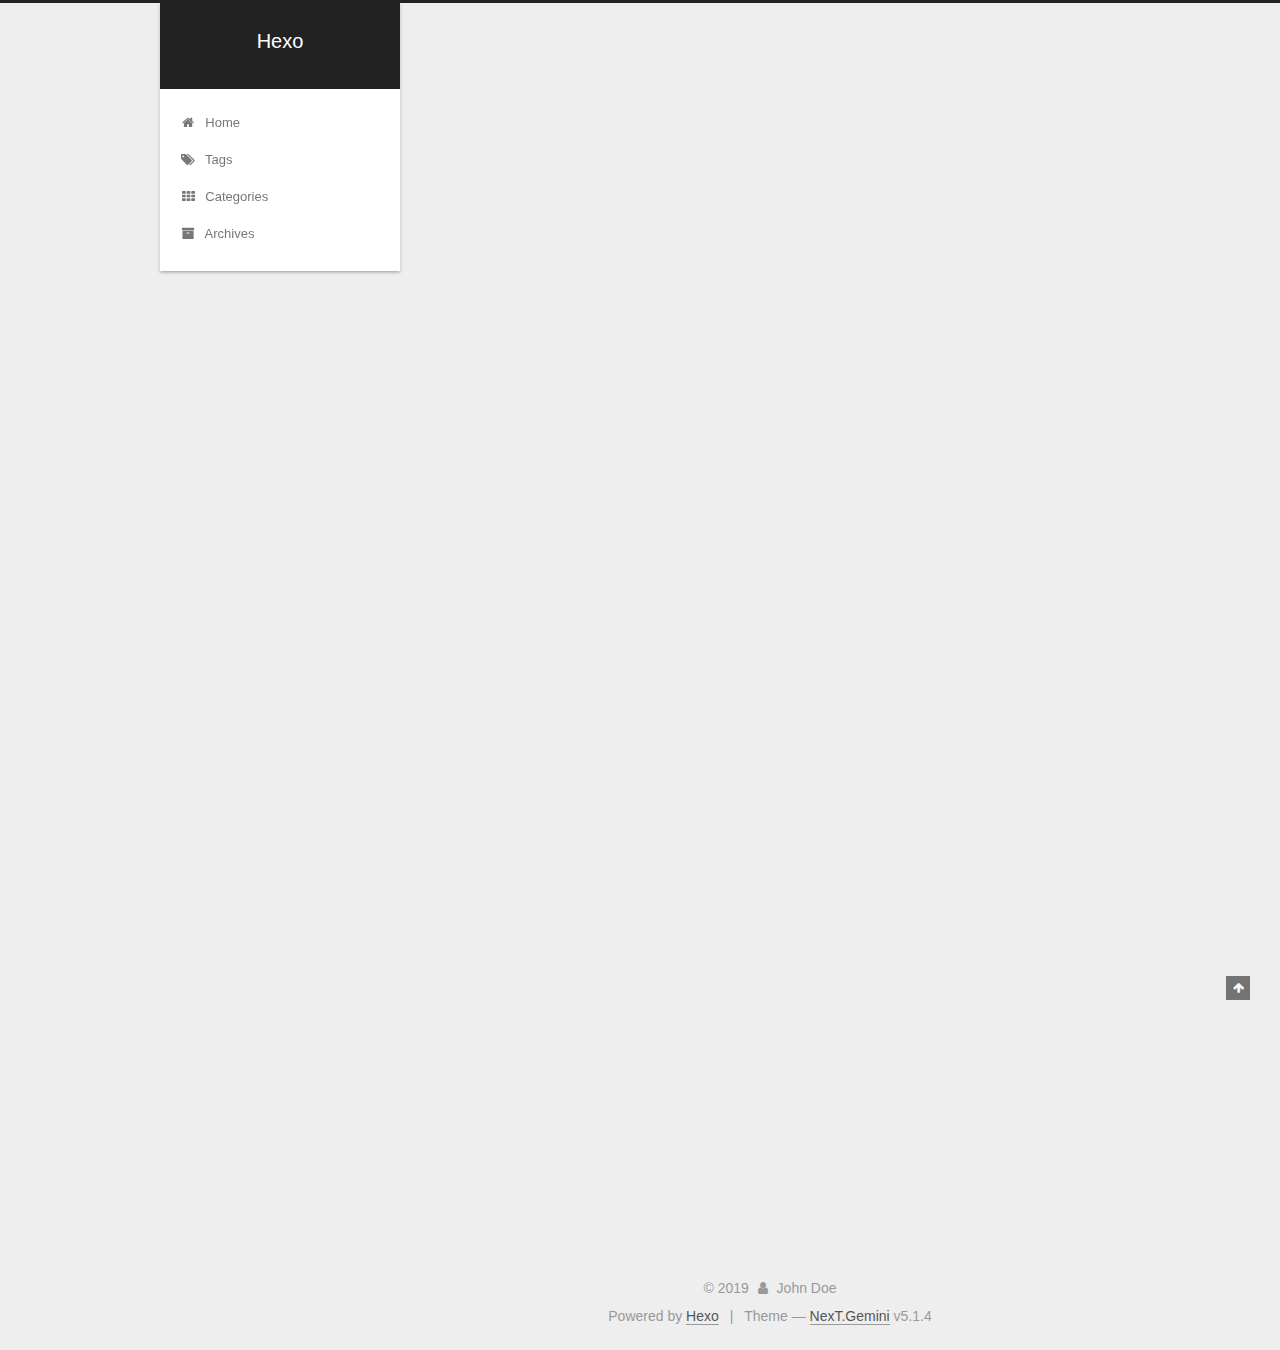
==== commit 4afda113: "Site updated: 2019-08-28 12:00:02" ====
--- a/index.html
+++ b/index.html
@@ -5,7 +5,7 @@
   
 
 
-<html class="theme-next muse use-motion" lang="en">
+<html class="theme-next gemini use-motion" lang="en">
 <head><meta name="generator" content="Hexo 3.9.0">
   <meta charset="UTF-8">
 <meta http-equiv="X-UA-Compatible" content="IE=edge">
@@ -93,7 +93,7 @@
   var NexT = window.NexT || {};
   var CONFIG = {
     root: '/',
-    scheme: 'Muse',
+    scheme: 'Gemini',
     version: '5.1.4',
     sidebar: {"position":"left","display":"post","offset":12,"b2t":false,"scrollpercent":false,"onmobile":false},
     fancybox: true,
@@ -187,6 +187,26 @@
         </li>
       
         
+        <li class="menu-item menu-item-tags">
+          <a href="/tags/" rel="section">
+            
+              <i class="menu-item-icon fa fa-fw fa-tags"></i> <br>
+            
+            Tags
+          </a>
+        </li>
+      
+        
+        <li class="menu-item menu-item-categories">
+          <a href="/categories/" rel="section">
+            
+              <i class="menu-item-icon fa fa-fw fa-th"></i> <br>
+            
+            Categories
+          </a>
+        </li>
+      
+        
         <li class="menu-item menu-item-archives">
           <a href="/archives/" rel="section">
             
@@ -572,7 +592,7 @@
 
 
 
-  <div class="theme-info">Theme &mdash; <a class="theme-link" target="_blank" href="https://github.com/iissnan/hexo-theme-next">NexT.Muse</a> v5.1.4</div>
+  <div class="theme-info">Theme &mdash; <a class="theme-link" target="_blank" href="https://github.com/iissnan/hexo-theme-next">NexT.Gemini</a> v5.1.4</div>
 
 
 
@@ -672,6 +692,13 @@
   
   
 
+
+  <script type="text/javascript" src="/js/src/affix.js?v=5.1.4"></script>
+
+  <script type="text/javascript" src="/js/src/schemes/pisces.js?v=5.1.4"></script>
+
+
+
   
 
   
--- a/css/main.css
+++ b/css/main.css
@@ -189,7 +189,7 @@
   font-size: 14px;
   line-height: 2;
   color: #555;
-  background: #fff;
+  background: #eee;
 }
 @media (max-width: 767px) {
   body {
@@ -445,7 +445,7 @@
 .header-inner {
   margin: 0 auto;
   padding: 100px 0 70px;
-  width: 700px;
+  width: calc(100% - 252px);
 }
 @media (min-width: 1600px) {
   .container .header-inner {
@@ -457,7 +457,7 @@
 }
 .main-inner {
   margin: 0 auto;
-  width: 700px;
+  width: calc(100% - 252px);
 }
 @media (min-width: 1600px) {
   .container .main-inner {
@@ -474,7 +474,7 @@
 .footer-inner {
   box-sizing: border-box;
   margin: 20px auto;
-  width: 700px;
+  width: calc(100% - 252px);
 }
 @media (min-width: 1600px) {
   .container .footer-inner {
@@ -653,8 +653,8 @@
 @media (min-width: 992px) {
   .full-image.full-image.full-image.full-image {
     max-width: none;
-    width: 110%;
-    margin: 25px -5%;
+    width: 118%;
+    margin: 0 -9%;
   }
 }
 .blockquote-center,
@@ -940,11 +940,11 @@
   display: inline-block;
   padding: 0 20px;
   font-size: 14px;
-  color: #fff;
-  background: #222;
-  border: 2px solid #222;
+  color: #555;
+  background: #fff;
+  border: 2px solid #555;
   text-decoration: none;
-  border-radius: 0;
+  border-radius: 2px;
   transition-property: background-color;
   transition-duration: 0.2s;
   transition-timing-function: ease-in-out;
@@ -953,8 +953,8 @@
 }
 .btn:hover {
   border-color: #222;
-  color: #222;
-  background: #fff;
+  color: #fff;
+  background: #222;
 }
 .btn +.btn {
   margin: 0 0 8px 8px;
@@ -1066,7 +1066,7 @@
   width: 24px;
   background: #222;
   font-size: 12px;
-  opacity: 1;
+  opacity: 0.6;
   color: #fff;
   cursor: pointer;
   text-align: center;
@@ -1087,7 +1087,7 @@
   }
 }
 .back-to-top.back-to-top-on {
-  bottom: 19px;
+  bottom: 30px;
 }
 .header {
   background: transparent;
@@ -1136,7 +1136,7 @@
 .site-subtitle {
   margin-top: 10px;
   font-size: 13px;
-  color: #999;
+  color: #ddd;
 }
 .use-motion .brand {
   opacity: 0;
@@ -1209,7 +1209,8 @@
   transition-timing-function: ease-in-out;
   transition-delay: 0s;
 }
-.menu .menu-item a:hover {
+.menu .menu-item a:hover,
+.menu-item-active a {
   border-bottom-color: #222;
 }
 .menu .menu-item .fa {
@@ -1738,20 +1739,20 @@
   display: block;
   margin: 0 auto;
   padding: 2px;
-  max-width: 96px;
+  max-width: 120px;
   height: auto;
-  border: 2px solid #333;
+  border: 1px solid #eee;
 }
 .site-author-name {
-  margin: 5px 0 0;
+  margin: 0;
   text-align: center;
-  color: #f5f5f5;
-  font-weight: normal;
+  color: #222;
+  font-weight: 600;
 }
 .site-description {
-  margin-top: 5px;
+  margin-top: 0;
   text-align: center;
-  font-size: 14px;
+  font-size: 13px;
   color: #999;
 }
 .site-state {
@@ -1763,7 +1764,7 @@
 .site-state-item {
   display: inline-block;
   padding: 0 15px;
-  border-left: 1px solid #333;
+  border-left: 1px solid #eee;
 }
 .site-state-item:first-child {
   border-left: none;
@@ -1776,11 +1777,11 @@
   text-align: center;
   color: inherit;
   font-weight: 600;
-  font-size: 18px;
+  font-size: 16px;
 }
 .site-state-item-name {
   font-size: 13px;
-  color: inherit;
+  color: #999;
 }
 .feed-link {
   margin-top: 20px;
@@ -1822,7 +1823,7 @@
   width: 4px;
   height: 4px;
   border-radius: 50%;
-  background: #ffe2ff;
+  background: #78ff91;
 }
 .links-of-blogroll {
   font-size: 13px;
@@ -1860,7 +1861,7 @@
   color: #555;
 }
 .sidebar-nav li:hover {
-  color: #f5f5f5;
+  color: #fc6423;
 }
 .page-post-detail .sidebar-nav-toc {
   padding: 0 5px;
@@ -1869,11 +1870,11 @@
   margin-left: 10px;
 }
 .sidebar-nav .sidebar-nav-active {
-  color: #87daff;
-  border-bottom-color: #87daff;
+  color: #fc6423;
+  border-bottom-color: #fc6423;
 }
 .sidebar-nav .sidebar-nav-active:hover {
-  color: #87daff;
+  color: #fc6423;
 }
 .sidebar-panel {
   display: none;
@@ -1906,12 +1907,12 @@
   transition-timing-function: ease-in-out;
   transition-delay: 0s;
   transition-property: all;
-  color: #999;
-  border-bottom-color: #555;
+  color: #666;
+  border-bottom-color: #ccc;
 }
 .post-toc ol a:hover {
-  color: #ccc;
-  border-bottom-color: #ccc;
+  color: #000;
+  border-bottom-color: #000;
 }
 .post-toc .nav-item {
   overflow: hidden;
@@ -1933,14 +1934,14 @@
   display: block;
 }
 .post-toc .nav .active > a {
-  color: #87daff;
-  border-bottom-color: #87daff;
+  color: #fc6423;
+  border-bottom-color: #fc6423;
 }
 .post-toc .nav .active-current > a {
-  color: #87daff;
+  color: #fc6423;
 }
 .post-toc .nav .active-current > a:hover {
-  color: #87daff;
+  color: #fc6423;
 }
 .footer {
   font-size: 14px;
@@ -2580,83 +2581,543 @@
   }
 }
 .page-post-detail .sidebar-toggle-line {
-  background: #87daff;
+  background: #fc6423;
 }
 .page-post-detail .comments {
   overflow: hidden;
 }
-@media (max-width: 767px) {
-  .header-inner,
-  .container .main-inner,
+.header {
+  position: relative;
+  margin: 0 auto;
+  width: 75%;
+}
+@media (min-width: 768px) and (max-width: 991px) {
+  .header {
+    width: auto;
+  }
+}
+@media (max-width: 767px) {
+  .header {
+    width: auto;
+  }
+}
+.header-inner {
+  position: absolute;
+  top: 0;
+  overflow: hidden;
+  padding: 0;
+  width: 240px;
+  background: #fff;
+  box-shadow: 0 2px 2px 0 rgba(0,0,0,0.12), 0 3px 1px -2px rgba(0,0,0,0.06), 0 1px 5px 0 rgba(0,0,0,0.12);
+  border-radius: initial;
+}
+@media (min-width: 1600px) {
+  .container .header-inner {
+    width: 240px;
+  }
+}
+@media (min-width: 768px) and (max-width: 991px) {
+  .header-inner {
+    position: relative;
+    width: auto;
+    border-radius: initial;
+  }
+}
+@media (max-width: 767px) {
+  .header-inner {
+    position: relative;
+    width: auto;
+    border-radius: initial;
+  }
+}
+.main:before,
+.main:after {
+  content: " ";
+  display: table;
+}
+.main:after {
+  clear: both;
+}
+@media (min-width: 768px) and (max-width: 991px) {
+  .main {
+    padding-bottom: 100px;
+  }
+}
+@media (max-width: 767px) {
+  .main {
+    padding-bottom: 100px;
+  }
+}
+.container .main-inner {
+  width: 75%;
+}
+@media (min-width: 768px) and (max-width: 991px) {
+  .container .main-inner {
+    width: auto;
+  }
+}
+@media (max-width: 767px) {
+  .container .main-inner {
+    width: auto;
+  }
+}
+.content-wrap {
+  float: right;
+  box-sizing: border-box;
+  padding: 40px;
+  width: calc(100% - 252px);
+  background: #fff;
+  min-height: 700px;
+  box-shadow: 0 2px 2px 0 rgba(0,0,0,0.12), 0 3px 1px -2px rgba(0,0,0,0.06), 0 1px 5px 0 rgba(0,0,0,0.12);
+  border-radius: initial;
+}
+@media (min-width: 768px) and (max-width: 991px) {
+  .content-wrap {
+    width: 100%;
+    padding: 20px;
+    border-radius: initial;
+  }
+}
+@media (max-width: 767px) {
+  .content-wrap {
+    width: 100%;
+    padding: 20px;
+    min-height: auto;
+    border-radius: initial;
+  }
+}
+.sidebar {
+  position: static;
+  float: left;
+  margin-top: 300px;
+  width: 240px;
+  background: #eee;
+  box-shadow: none;
+}
+@media (min-width: 768px) and (max-width: 991px) {
+  .sidebar {
+    display: none;
+  }
+}
+@media (max-width: 767px) {
+  .sidebar {
+    display: none;
+  }
+}
+.sidebar-toggle {
+  display: none;
+}
+.footer-inner {
+  width: 75%;
+  padding-left: 260px;
+}
+@media (min-width: 768px) and (max-width: 991px) {
   .footer-inner {
     width: auto;
-  }
-}
-embed {
-  display: block;
-  margin: 0px auto 25px auto;
-}
-.custom-logo .site-meta-headline {
-  text-align: center;
-}
-.custom-logo .brand {
+    padding-left: 0 !important;
+    padding-right: 0 !important;
+  }
+}
+@media (max-width: 767px) {
+  .footer-inner {
+    width: auto;
+    padding-left: 0 !important;
+    padding-right: 0 !important;
+  }
+}
+.sidebar-position-right .header-inner {
+  right: 0;
+}
+.sidebar-position-right .content-wrap {
+  float: left;
+}
+.sidebar-position-right .sidebar {
+  float: right;
+}
+.sidebar-position-right .footer-inner {
+  padding-left: 0;
+  padding-right: 260px;
+}
+.site-brand-wrapper {
+  position: relative;
+}
+.site-meta {
+  padding: 20px 0;
+  color: #fff;
+  background: #222;
+}
+@media (min-width: 768px) and (max-width: 991px) {
+  .site-meta {
+    box-shadow: 0 0 16px rgba(0,0,0,0.5);
+  }
+}
+@media (max-width: 767px) {
+  .site-meta {
+    box-shadow: 0 0 16px rgba(0,0,0,0.5);
+  }
+}
+.brand {
+  padding: 0;
   background: none;
 }
-.custom-logo .site-title {
-  margin: 10px auto 0;
-  font-size: 24px;
-  color: #222;
-}
-.custom-logo .site-title a {
-  border: none;
-}
-.custom-logo-image {
-  margin: 0 auto;
-  padding: 5px;
-  max-width: 150px;
-  background: #fff;
-}
-@media (max-width: 767px) {
-  .site-nav {
-    position: absolute;
-    left: 0;
-    top: 52px;
-    margin: 0;
-    width: 100%;
-    padding: 0;
-    background: #fff;
-    border-bottom: 1px solid #ddd;
-    z-index: 1030;
-  }
-}
-@media (max-width: 767px) {
-  .menu {
-    text-align: left;
-  }
-}
-@media (max-width: 767px) {
-  .menu .menu-item {
-    display: block;
-    margin: 0 10px;
-    vertical-align: top;
-  }
-}
-@media (max-width: 767px) {
-  .menu .menu-item br {
-    display: none;
-  }
-}
-@media (max-width: 767px) {
-  .menu .menu-item a {
-    padding: 5px 10px;
-  }
-}
-.menu .menu-item .fa {
-  margin-right: 0;
+.brand:hover {
+  color: #fff;
+}
+.site-subtitle {
+  margin: 10px 10px 0;
+  font-weight: initial;
 }
 .site-search form {
   display: none;
 }
+.site-nav {
+  border-top: none;
+}
+@media (min-width: 768px) and (max-width: 991px) {
+  .site-nav {
+    display: none !important;
+  }
+}
+@media (min-width: 768px) and (max-width: 991px) {
+  .site-nav-on {
+    display: block !important;
+  }
+}
+.menu .menu-item {
+  display: block;
+  margin: 0;
+}
+.menu .menu-item a {
+  position: relative;
+  box-sizing: border-box;
+  padding: 5px 20px;
+  text-align: left;
+  line-height: inherit;
+  transition-property: background-color;
+  transition-duration: 0.2s;
+  transition-timing-function: ease-in-out;
+  transition-delay: 0s;
+}
+.menu .menu-item a:hover,
+.menu-item-active a {
+  background: #f9f9f9;
+  border-bottom-color: #fff;
+}
+.menu .menu-item br {
+  display: none;
+}
+.menu-item-active a:after {
+  content: " ";
+  position: absolute;
+  top: 50%;
+  margin-top: -3px;
+  right: 15px;
+  width: 6px;
+  height: 6px;
+  border-radius: 50%;
+  background-color: #bbb;
+}
+.btn-bar {
+  background-color: #fff;
+}
+.site-nav-toggle {
+  left: 20px;
+  top: 50%;
+  -webkit-transform: translateY(-50%);
+  -webkit-transform: translateY(-50%);
+  -moz-transform: translateY(-50%);
+  -ms-transform: translateY(-50%);
+  -o-transform: translateY(-50%);
+  transform: translateY(-50%);
+}
+@media (min-width: 768px) and (max-width: 991px) {
+  .site-nav-toggle {
+    display: block;
+  }
+}
+.use-motion .sidebar .motion-element {
+  opacity: 1;
+}
+.sidebar {
+  margin-left: -100%;
+  right: auto;
+  bottom: auto;
+  -webkit-transform: none;
+}
+.sidebar-inner {
+  box-sizing: border-box;
+  width: 240px;
+  color: #555;
+  background: #fff;
+  box-shadow: 0 2px 2px 0 rgba(0,0,0,0.12), 0 3px 1px -2px rgba(0,0,0,0.06), 0 1px 5px 0 rgba(0,0,0,0.12), 0 -1px 0.5px 0 rgba(0,0,0,0.09);
+  border-radius: initial;
+  opacity: 0;
+}
+.sidebar-inner.affix {
+  position: fixed;
+  top: 12px;
+}
+.sidebar-inner.affix-bottom {
+  position: absolute;
+}
+.site-overview {
+  text-align: left;
+}
+.site-author:before,
+.site-author:after {
+  content: " ";
+  display: table;
+}
+.site-author:after {
+  clear: both;
+}
+.sidebar a {
+  color: #555;
+}
+.sidebar a:hover {
+  color: #222;
+}
+.site-state-item {
+  padding: 0 10px;
+}
+.links-of-author-item a:before {
+  display: none;
+}
+.links-of-author-item a {
+  border-bottom: none;
+  text-decoration: underline;
+}
+.feed-link {
+  border-top: 1px dotted #ccc;
+  border-bottom: 1px dotted #ccc;
+  text-align: center;
+}
+.feed-link a {
+  display: block;
+  color: #fc6423;
+  border: none;
+}
+.feed-link a:hover {
+  background: none;
+  color: #e34603;
+}
+.feed-link a:hover i {
+  color: #e34603;
+}
+.links-of-author {
+  display: flex;
+  flex-wrap: wrap;
+  justify-content: center;
+}
+.links-of-author-item {
+  margin: 5px 0 0;
+  width: 50%;
+}
+.links-of-author-item a {
+  max-width: 216px;
+  box-sizing: border-box;
+  display: inline-block;
+  margin-right: 0;
+  margin-bottom: 0;
+  padding: 0 5px;
+  overflow: hidden;
+  white-space: nowrap;
+  text-overflow: ellipsis;
+}
+.links-of-author-item a {
+  display: block;
+  text-decoration: none;
+}
+.links-of-author-item a:hover {
+  border-radius: 4px;
+  background: #eee;
+}
+.links-of-author-item .fa {
+  margin-right: 2px;
+  font-size: 16px;
+}
+.links-of-author-item .fa-globe {
+  font-size: 15px;
+}
+.links-of-blogroll {
+  text-align: center;
+  margin-top: 20px;
+  padding: 3px 0 0;
+  border-top: 1px dotted #ccc;
+}
+.links-of-blogroll-title {
+  margin-top: 0;
+}
+.links-of-blogroll-item {
+  padding: 0;
+}
+.links-of-blogroll-inline:before,
+.links-of-blogroll-inline:after {
+  content: " ";
+  display: table;
+}
+.links-of-blogroll-inline:after {
+  clear: both;
+}
 .links-of-blogroll-inline .links-of-blogroll-item {
-  display: inline-block;
-}
+  margin: 5px 0 0;
+  width: 50%;
+  display: inline-block;
+  width: unset;
+}
+.links-of-blogroll-inline .links-of-blogroll-item a {
+  max-width: 216px;
+  box-sizing: border-box;
+  display: inline-block;
+  margin-right: 0;
+  margin-bottom: 0;
+  padding: 0 5px;
+  overflow: hidden;
+  white-space: nowrap;
+  text-overflow: ellipsis;
+}
+.content-wrap {
+  padding: initial;
+  background: initial;
+  box-shadow: initial;
+  border-radius: initial;
+}
+.post-block {
+  padding: 40px;
+  background: #fff;
+  box-shadow: 0 2px 2px 0 rgba(0,0,0,0.12), 0 3px 1px -2px rgba(0,0,0,0.06), 0 1px 5px 0 rgba(0,0,0,0.12);
+  border-radius: initial;
+}
+#posts > article + article .post-block {
+  margin-top: 12px;
+  box-shadow: 0 2px 2px 0 rgba(0,0,0,0.12), 0 3px 1px -2px rgba(0,0,0,0.06), 0 1px 5px 0 rgba(0,0,0,0.12), 0 -1px 0.5px 0 rgba(0,0,0,0.09);
+  border-radius: initial;
+}
+.comments {
+  padding: 40px;
+  margin: initial;
+  margin-top: 12px;
+  background: #fff;
+  box-shadow: 0 2px 2px 0 rgba(0,0,0,0.12), 0 3px 1px -2px rgba(0,0,0,0.06), 0 1px 5px 0 rgba(0,0,0,0.12), 0 -1px 0.5px 0 rgba(0,0,0,0.09);
+  border-radius: initial;
+}
+.posts-expand {
+  padding-top: initial;
+}
+.post-nav-divider {
+  width: 4%;
+}
+.post-nav-item {
+  width: 48%;
+}
+.post-eof,
+.post-spread {
+  display: none !important;
+}
+.pagination {
+  margin: 12px 0 0;
+  border-top: initial;
+  background: #fff;
+  box-shadow: 0 2px 2px 0 rgba(0,0,0,0.12), 0 3px 1px -2px rgba(0,0,0,0.06), 0 1px 5px 0 rgba(0,0,0,0.12), 0 -1px 0.5px 0 rgba(0,0,0,0.09);
+  border-radius: initial;
+  padding: 10px 0 10px;
+}
+.pagination .prev,
+.pagination .next,
+.pagination .page-number {
+  margin-bottom: initial;
+  top: initial;
+}
+.main {
+  padding-bottom: initial;
+}
+.footer {
+  bottom: auto;
+}
+.post-header h1,
+.post-header h2 {
+  margin: initial;
+}
+.posts-expand .post-title-link {
+  line-height: inherit;
+}
+.posts-expand .post-title {
+  font-size: 1.7em;
+}
+.post-body h1 {
+  font-size: 1.6em;
+  border-bottom: 1px solid #eee;
+}
+.post-body h2 {
+  font-size: 1.45em;
+  border-bottom: 1px solid #eee;
+}
+.post-body h3 {
+  font-size: 1.3em;
+  border-bottom: 1px dotted #eee;
+}
+.post-body h4 {
+  font-size: 1.2em;
+}
+.post-body h5 {
+  font-size: 1.07em;
+}
+.post-body h6 {
+  font-size: 1.03em;
+}
+@media (min-width: 768px) and (max-width: 991px) {
+  .content-wrap {
+    padding: 10px;
+  }
+  .posts-expand {
+    margin: initial;
+  }
+  .posts-expand .post-button {
+    margin-top: 20px;
+  }
+  .post-block {
+    padding: 20px;
+    box-shadow: 0 2px 2px 0 rgba(0,0,0,0.12), 0 3px 1px -2px rgba(0,0,0,0.06), 0 1px 5px 0 rgba(0,0,0,0.12), 0 -1px 0.5px 0 rgba(0,0,0,0.09);
+    border-radius: initial;
+  }
+  #posts > article + article .post-block {
+    margin-top: 10px;
+  }
+  .comments {
+    margin-top: 10px;
+    padding: 10px 20px;
+  }
+  .pagination {
+    margin: 10px 0 0;
+  }
+}
+@media (max-width: 767px) {
+  .content-wrap {
+    padding: 8px;
+  }
+  .posts-expand {
+    margin: initial;
+  }
+  .posts-expand .post-button {
+    margin-top: 12px;
+  }
+  .posts-expand img {
+    padding: initial !important;
+  }
+  .post-block {
+    padding: 12px;
+    min-height: auto;
+    box-shadow: 0 2px 2px 0 rgba(0,0,0,0.12), 0 3px 1px -2px rgba(0,0,0,0.06), 0 1px 5px 0 rgba(0,0,0,0.12), 0 -1px 0.5px 0 rgba(0,0,0,0.09);
+    border-radius: initial;
+  }
+  #posts > article + article .post-block {
+    margin-top: 8px;
+  }
+  .comments {
+    margin-top: 8px;
+    padding: 0 12px;
+  }
+  .pagination {
+    margin: 8px 0 0;
+  }
+}
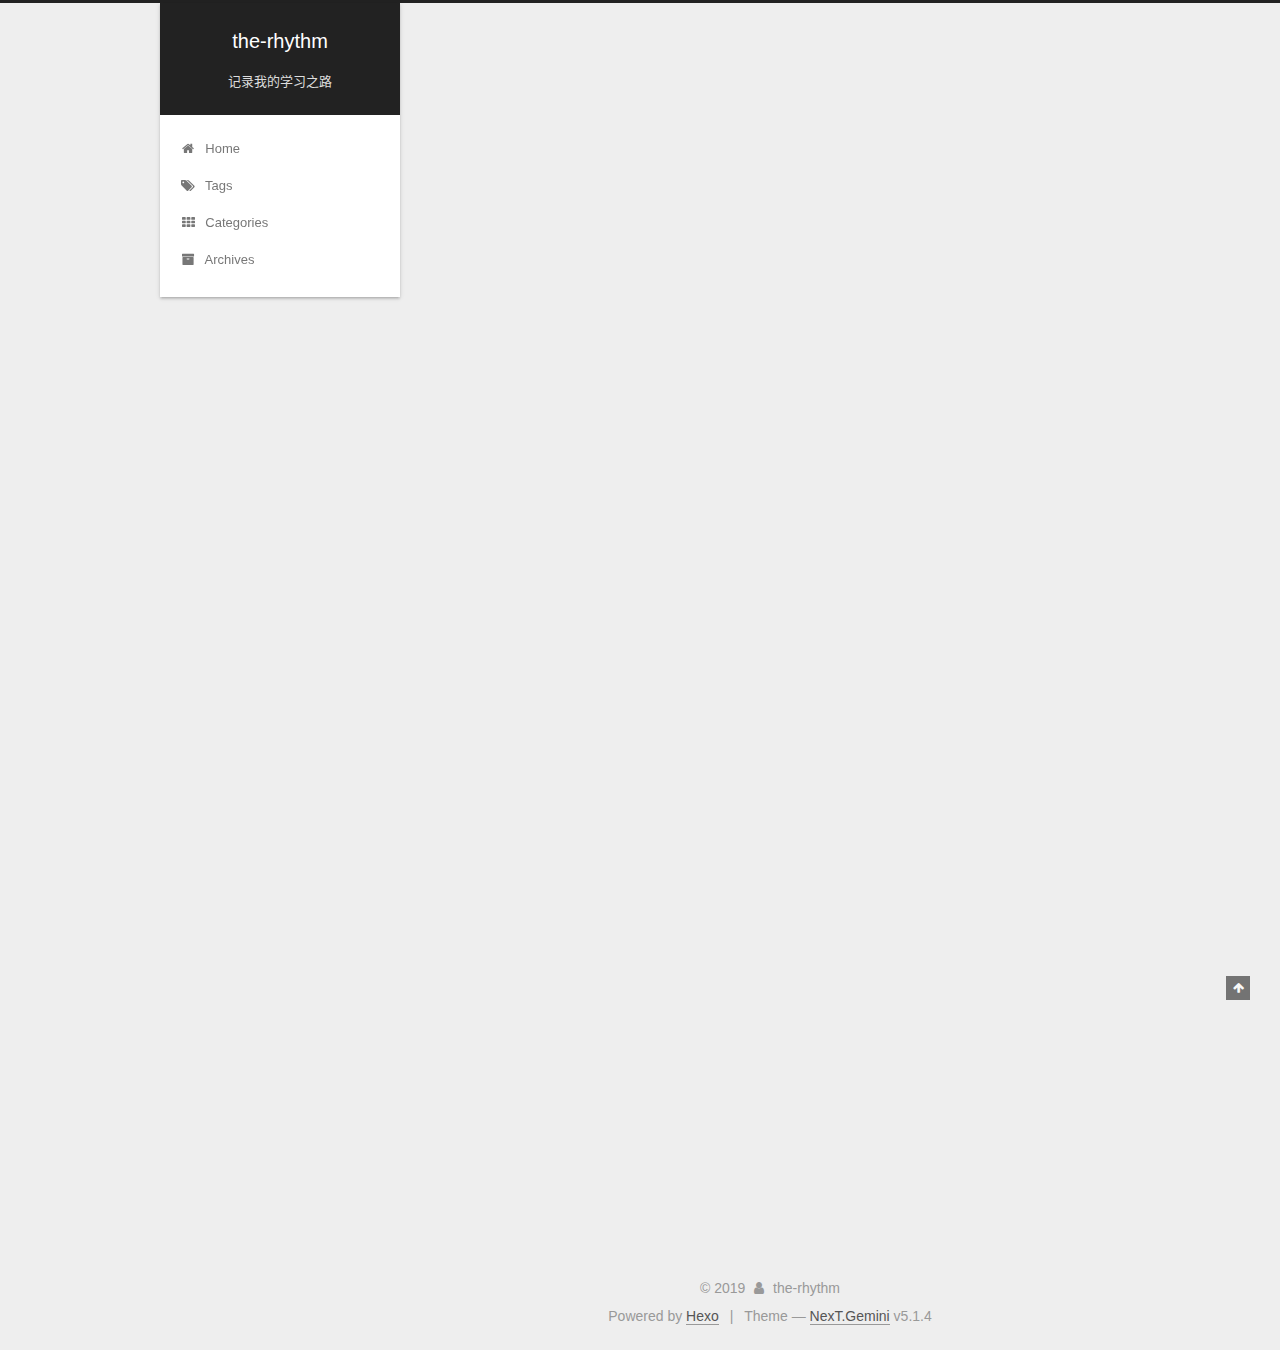
==== commit 7ccf496c: "Site updated: 2019-08-28 16:55:23" ====
--- a/index.html
+++ b/index.html
@@ -5,7 +5,7 @@
   
 
 
-<html class="theme-next gemini use-motion" lang="en">
+<html class="theme-next gemini use-motion" lang="zh-CN">
 <head><meta name="generator" content="Hexo 3.9.0">
   <meta charset="UTF-8">
 <meta http-equiv="X-UA-Compatible" content="IE=edge">
@@ -79,13 +79,14 @@
 
 
 
+<meta name="keywords" content="python java 量化 金融">
 <meta property="og:type" content="website">
-<meta property="og:title" content="Hexo">
+<meta property="og:title" content="the-rhythm">
 <meta property="og:url" content="http://yoursite.com/index.html">
-<meta property="og:site_name" content="Hexo">
-<meta property="og:locale" content="en">
+<meta property="og:site_name" content="the-rhythm">
+<meta property="og:locale" content="zh-CN">
 <meta name="twitter:card" content="summary">
-<meta name="twitter:title" content="Hexo">
+<meta name="twitter:title" content="the-rhythm">
 
 
 
@@ -121,7 +122,7 @@
 
 
 
-  <title>Hexo</title>
+  <title>the-rhythm</title>
   
 
 
@@ -133,7 +134,7 @@
 
 </head>
 
-<body itemscope itemtype="http://schema.org/WebPage" lang="en">
+<body itemscope itemtype="http://schema.org/WebPage" lang="zh-CN">
 
   
   
@@ -152,12 +153,12 @@
     <div class="custom-logo-site-title">
       <a href="/" class="brand" rel="start">
         <span class="logo-line-before"><i></i></span>
-        <span class="site-title">Hexo</span>
+        <span class="site-title">the-rhythm</span>
         <span class="logo-line-after"><i></i></span>
       </a>
     </div>
       
-        <p class="site-subtitle"></p>
+        <p class="site-subtitle">记录我的学习之路</p>
       
   </div>
 
@@ -252,13 +253,13 @@
     <link itemprop="mainEntityOfPage" href="http://yoursite.com/2019/08/12/test/">
 
     <span hidden itemprop="author" itemscope itemtype="http://schema.org/Person">
-      <meta itemprop="name" content="John Doe">
+      <meta itemprop="name" content="the-rhythm">
       <meta itemprop="description" content>
-      <meta itemprop="image" content="/images/avatar.gif">
+      <meta itemprop="image" content="/images/avatar-2.jpg">
     </span>
 
     <span hidden itemprop="publisher" itemscope itemtype="http://schema.org/Organization">
-      <meta itemprop="name" content="Hexo">
+      <meta itemprop="name" content="the-rhythm">
     </span>
 
     
@@ -371,13 +372,13 @@
     <link itemprop="mainEntityOfPage" href="http://yoursite.com/2019/08/12/hello-world/">
 
     <span hidden itemprop="author" itemscope itemtype="http://schema.org/Person">
-      <meta itemprop="name" content="John Doe">
+      <meta itemprop="name" content="the-rhythm">
       <meta itemprop="description" content>
-      <meta itemprop="image" content="/images/avatar.gif">
+      <meta itemprop="image" content="/images/avatar-2.jpg">
     </span>
 
     <span hidden itemprop="publisher" itemscope itemtype="http://schema.org/Organization">
-      <meta itemprop="name" content="Hexo">
+      <meta itemprop="name" content="the-rhythm">
     </span>
 
     
@@ -522,7 +523,9 @@
         <div class="site-overview">
           <div class="site-author motion-element" itemprop="author" itemscope itemtype="http://schema.org/Person">
             
-              <p class="site-author-name" itemprop="name">John Doe</p>
+              <img class="site-author-image" itemprop="image" src="/images/avatar-2.jpg" alt="the-rhythm">
+            
+              <p class="site-author-name" itemprop="name">the-rhythm</p>
               <p class="site-description motion-element" itemprop="description"></p>
           </div>
 
@@ -578,7 +581,7 @@
   <span class="with-love">
     <i class="fa fa-user"></i>
   </span>
-  <span class="author" itemprop="copyrightHolder">John Doe</span>
+  <span class="author" itemprop="copyrightHolder">the-rhythm</span>
 
   
 </div>
--- a/css/main.css
+++ b/css/main.css
@@ -1823,7 +1823,7 @@
   width: 4px;
   height: 4px;
   border-radius: 50%;
-  background: #78ff91;
+  background: #8e910b;
 }
 .links-of-blogroll {
   font-size: 13px;
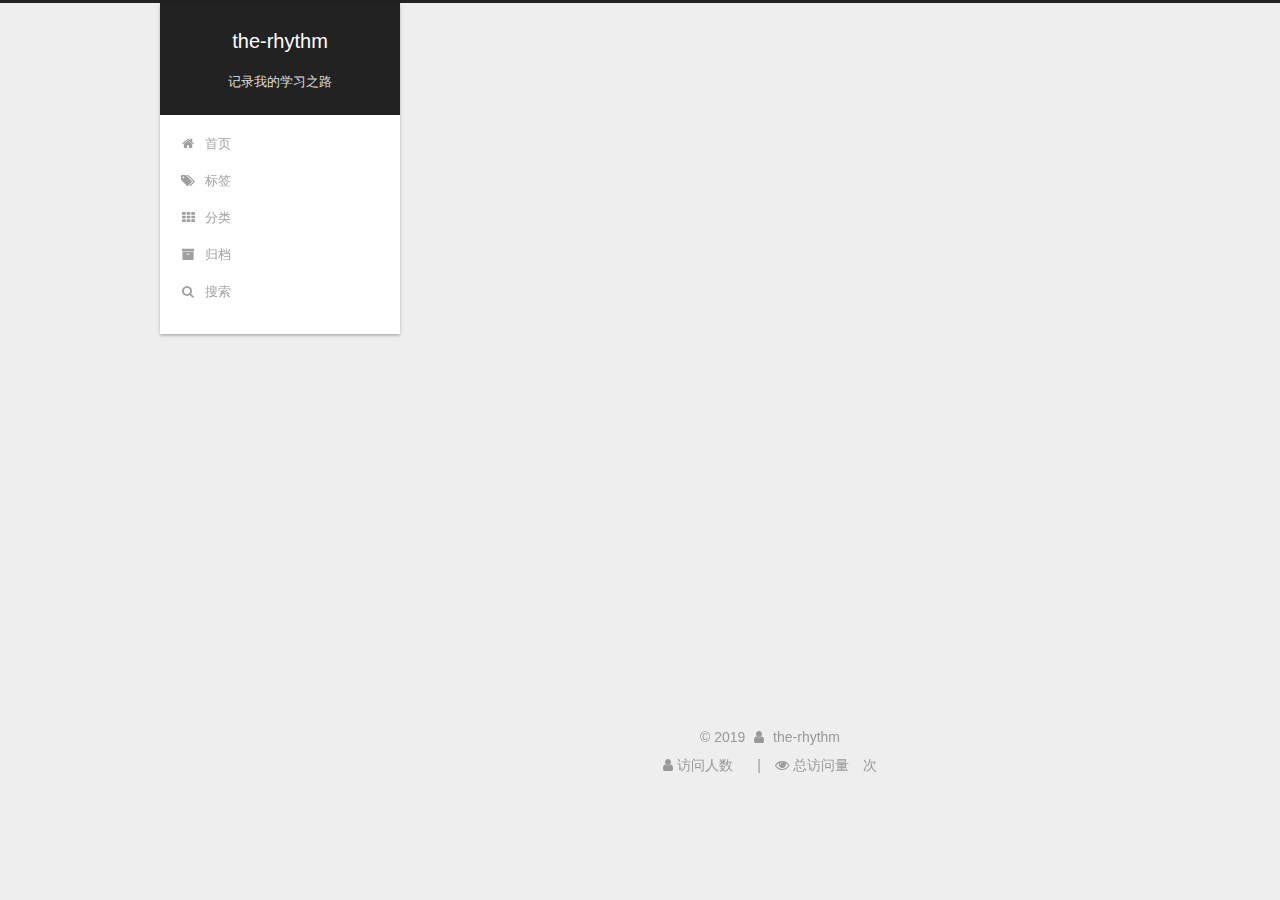
==== commit 1c1434ae: "Site updated: 2019-08-30 11:48:06" ====
--- a/index.html
+++ b/index.html
@@ -5,7 +5,7 @@
   
 
 
-<html class="theme-next gemini use-motion" lang="zh-CN">
+<html class="theme-next gemini use-motion" lang="zh-Hans">
 <head><meta name="generator" content="Hexo 3.9.0">
   <meta charset="UTF-8">
 <meta http-equiv="X-UA-Compatible" content="IE=edge">
@@ -13,6 +13,15 @@
 <meta name="theme-color" content="#222">
 
 
+  <script>
+  (function(i,s,o,g,r,a,m){i["DaoVoiceObject"]=r;i[r]=i[r]||function(){(i[r].q=i[r].q||[]).push(arguments)},i[r].l=1*new Date();a=s.createElement(o),m=s.getElementsByTagName(o)[0];a.async=1;a.src=g;a.charset="utf-8";m.parentNode.insertBefore(a,m)})(window,document,"script",('https:' == document.location.protocol ? 'https:' : 'http:') + "//widget.daovoice.io/widget/0f81ff2f.js","daovoice")
+  daovoice('init', {
+      app_id: "1df35026"
+    });
+  daovoice('update');
+  </script>
+
+
 
 
 
@@ -73,6 +82,8 @@
 
 
 
+
+  <link rel="alternate" href="/atom.xml" title="the-rhythm" type="application/atom+xml">
 
 
 
@@ -84,7 +95,7 @@
 <meta property="og:title" content="the-rhythm">
 <meta property="og:url" content="http://yoursite.com/index.html">
 <meta property="og:site_name" content="the-rhythm">
-<meta property="og:locale" content="zh-CN">
+<meta property="og:locale" content="zh-Hans">
 <meta name="twitter:card" content="summary">
 <meta name="twitter:title" content="the-rhythm">
 
@@ -102,7 +113,7 @@
     motion: {"enable":true,"async":false,"transition":{"post_block":"fadeIn","post_header":"slideDownIn","post_body":"slideDownIn","coll_header":"slideLeftIn","sidebar":"slideUpIn"}},
     duoshuo: {
       userId: '0',
-      author: 'Author'
+      author: '博主'
     },
     algolia: {
       applicationID: '',
@@ -134,7 +145,7 @@
 
 </head>
 
-<body itemscope itemtype="http://schema.org/WebPage" lang="zh-CN">
+<body itemscope itemtype="http://schema.org/WebPage" lang="zh-Hans">
 
   
   
@@ -183,7 +194,7 @@
             
               <i class="menu-item-icon fa fa-fw fa-home"></i> <br>
             
-            Home
+            首页
           </a>
         </li>
       
@@ -193,7 +204,7 @@
             
               <i class="menu-item-icon fa fa-fw fa-tags"></i> <br>
             
-            Tags
+            标签
           </a>
         </li>
       
@@ -203,7 +214,7 @@
             
               <i class="menu-item-icon fa fa-fw fa-th"></i> <br>
             
-            Categories
+            分类
           </a>
         </li>
       
@@ -213,15 +224,47 @@
             
               <i class="menu-item-icon fa fa-fw fa-archive"></i> <br>
             
-            Archives
+            归档
           </a>
         </li>
       
 
       
+        <li class="menu-item menu-item-search">
+          
+            <a href="javascript:;" class="popup-trigger">
+          
+            
+              <i class="menu-item-icon fa fa-search fa-fw"></i> <br>
+            
+            搜索
+          </a>
+        </li>
+      
     </ul>
   
 
+  
+    <div class="site-search">
+      
+  <div class="popup search-popup local-search-popup">
+  <div class="local-search-header clearfix">
+    <span class="search-icon">
+      <i class="fa fa-search"></i>
+    </span>
+    <span class="popup-btn-close">
+      <i class="fa fa-times-circle"></i>
+    </span>
+    <div class="local-search-input-wrapper">
+      <input autocomplete="off" placeholder="搜索..." spellcheck="false" type="text" id="local-search-input">
+    </div>
+  </div>
+  <div id="local-search-result"></div>
+</div>
+
+
+
+    </div>
   
 </nav>
 
@@ -279,9 +322,9 @@
                 <i class="fa fa-calendar-o"></i>
               </span>
               
-                <span class="post-meta-item-text">Posted on</span>
-              
-              <time title="Post created" itemprop="dateCreated datePublished" datetime="2019-08-12T16:30:35+08:00">
+                <span class="post-meta-item-text">发表于</span>
+              
+              <time title="创建于" itemprop="dateCreated datePublished" datetime="2019-08-12T16:30:35+08:00">
                 2019-08-12
               </time>
             
@@ -303,6 +346,37 @@
           
 
           
+            <div class="post-wordcount">
+              
+                
+                <span class="post-meta-item-icon">
+                  <i class="fa fa-file-word-o"></i>
+                </span>
+                
+                  <span class="post-meta-item-text">字数统计&#58;</span>
+                
+                <span title="字数统计">
+                  0
+                </span>
+              
+
+              
+                <span class="post-meta-divider">|</span>
+              
+
+              
+                <span class="post-meta-item-icon">
+                  <i class="fa fa-clock-o"></i>
+                </span>
+                
+                  <span class="post-meta-item-text">阅读时长 &asymp;</span>
+                
+                <span title="阅读时长">
+                  1
+                </span>
+              
+            </div>
+          
 
           
 
@@ -321,15 +395,24 @@
       
         
           
-            
-          
+          
+          
+          <!--noindex-->
+          <div class="post-button text-center">
+            <a class="btn" href="/2019/08/12/test/#more" rel="contents">
+              阅读全文 &raquo;
+            </a>
+          </div>
+          <!--/noindex-->
         
       
     </div>
     
     
     
-
+    <div>
+     
+    </div>
     
 
     
@@ -398,9 +481,9 @@
                 <i class="fa fa-calendar-o"></i>
               </span>
               
-                <span class="post-meta-item-text">Posted on</span>
-              
-              <time title="Post created" itemprop="dateCreated datePublished" datetime="2019-08-12T15:48:22+08:00">
+                <span class="post-meta-item-text">发表于</span>
+              
+              <time title="创建于" itemprop="dateCreated datePublished" datetime="2019-08-12T15:48:22+08:00">
                 2019-08-12
               </time>
             
@@ -422,6 +505,37 @@
           
 
           
+            <div class="post-wordcount">
+              
+                
+                <span class="post-meta-item-icon">
+                  <i class="fa fa-file-word-o"></i>
+                </span>
+                
+                  <span class="post-meta-item-text">字数统计&#58;</span>
+                
+                <span title="字数统计">
+                  73
+                </span>
+              
+
+              
+                <span class="post-meta-divider">|</span>
+              
+
+              
+                <span class="post-meta-item-icon">
+                  <i class="fa fa-clock-o"></i>
+                </span>
+                
+                  <span class="post-meta-item-text">阅读时长 &asymp;</span>
+                
+                <span title="阅读时长">
+                  1
+                </span>
+              
+            </div>
+          
 
           
 
@@ -440,28 +554,24 @@
       
         
           
-            <p>Welcome to <a href="https://hexo.io/" target="_blank" rel="noopener">Hexo</a>! This is your very first post. Check <a href="https://hexo.io/docs/" target="_blank" rel="noopener">documentation</a> for more info. If you get any problems when using Hexo, you can find the answer in <a href="https://hexo.io/docs/troubleshooting.html" target="_blank" rel="noopener">troubleshooting</a> or you can ask me on <a href="https://github.com/hexojs/hexo/issues" target="_blank" rel="noopener">GitHub</a>.</p>
-<h2 id="Quick-Start"><a href="#Quick-Start" class="headerlink" title="Quick Start"></a>Quick Start</h2><h3 id="Create-a-new-post"><a href="#Create-a-new-post" class="headerlink" title="Create a new post"></a>Create a new post</h3><figure class="highlight bash"><table><tr><td class="gutter"><pre><span class="line">1</span><br></pre></td><td class="code"><pre><span class="line">$ hexo new <span class="string">"My New Post"</span></span><br></pre></td></tr></table></figure>
-
-<p>More info: <a href="https://hexo.io/docs/writing.html" target="_blank" rel="noopener">Writing</a></p>
-<h3 id="Run-server"><a href="#Run-server" class="headerlink" title="Run server"></a>Run server</h3><figure class="highlight bash"><table><tr><td class="gutter"><pre><span class="line">1</span><br></pre></td><td class="code"><pre><span class="line">$ hexo server</span><br></pre></td></tr></table></figure>
-
-<p>More info: <a href="https://hexo.io/docs/server.html" target="_blank" rel="noopener">Server</a></p>
-<h3 id="Generate-static-files"><a href="#Generate-static-files" class="headerlink" title="Generate static files"></a>Generate static files</h3><figure class="highlight bash"><table><tr><td class="gutter"><pre><span class="line">1</span><br></pre></td><td class="code"><pre><span class="line">$ hexo generate</span><br></pre></td></tr></table></figure>
-
-<p>More info: <a href="https://hexo.io/docs/generating.html" target="_blank" rel="noopener">Generating</a></p>
-<h3 id="Deploy-to-remote-sites"><a href="#Deploy-to-remote-sites" class="headerlink" title="Deploy to remote sites"></a>Deploy to remote sites</h3><figure class="highlight bash"><table><tr><td class="gutter"><pre><span class="line">1</span><br></pre></td><td class="code"><pre><span class="line">$ hexo deploy</span><br></pre></td></tr></table></figure>
-
-<p>More info: <a href="https://hexo.io/docs/deployment.html" target="_blank" rel="noopener">Deployment</a></p>
-
-          
+          Welcome to Hexo! This is your very first post. Check documentation for more info. If you get any problems when using Hexo, you can find the answer in 
+          ...
+          <!--noindex-->
+          <div class="post-button text-center">
+            <a class="btn" href="/2019/08/12/hello-world/#more" rel="contents">
+              阅读全文 &raquo;
+            </a>
+          </div>
+          <!--/noindex-->
         
       
     </div>
     
     
     
-
+    <div>
+     
+    </div>
     
 
     
@@ -537,7 +647,7 @@
                 <a href="/archives/">
               
                   <span class="site-state-item-count">2</span>
-                  <span class="site-state-item-name">posts</span>
+                  <span class="site-state-item-name">日志</span>
                 </a>
               </div>
             
@@ -549,7 +659,30 @@
           </nav>
 
           
-
+            <div class="feed-link motion-element">
+              <a href="/atom.xml" rel="alternate">
+                <i class="fa fa-rss"></i>
+                RSS
+              </a>
+            </div>
+          
+
+          
+            <div class="links-of-author motion-element">
+                
+                  <span class="links-of-author-item">
+                    <a href="https://github.com/the-rhythm" target="_blank" title="GitHub">
+                      
+                        <i class="fa fa-fw fa-github"></i>GitHub</a>
+                  </span>
+                
+                  <span class="links-of-author-item">
+                    <a href="mailto:the_rhythm@163.com" target="_blank" title="E-Mail">
+                      
+                        <i class="fa fa-fw fa-envelope"></i>E-Mail</a>
+                  </span>
+                
+            </div>
           
 
           
@@ -585,9 +718,9 @@
 
   
 </div>
-
-
-  <div class="powered-by">Powered by <a class="theme-link" target="_blank" href="https://hexo.io">Hexo</a></div>
+<!--
+
+  <div class="powered-by">由 <a class="theme-link" target="_blank" href="https://hexo.io">Hexo</a> 强力驱动</div>
 
 
 
@@ -595,12 +728,34 @@
 
 
 
-  <div class="theme-info">Theme &mdash; <a class="theme-link" target="_blank" href="https://github.com/iissnan/hexo-theme-next">NexT.Gemini</a> v5.1.4</div>
-
-
-
-
-        
+  <div class="theme-info">主题 &mdash; <a class="theme-link" target="_blank" href="https://github.com/iissnan/hexo-theme-next">NexT.Gemini</a> v5.1.4</div>
+
+-->
+
+
+
+
+        
+<div class="busuanzi-count">
+  <script async src="https://busuanzi.ibruce.info/busuanzi/2.3/busuanzi.pure.mini.js"></script>
+
+  
+    <span class="site-uv">
+      <i class="fa fa-user"></i> 访问人数
+      <span class="busuanzi-value" id="busuanzi_value_site_uv"></span>
+      
+    </span>
+  
+
+  
+    <span class="site-pv">
+      <i class="fa fa-eye"></i> 总访问量
+      <span class="busuanzi-value" id="busuanzi_value_site_pv"></span>
+      次
+    </span>
+  
+</div>
+
 
 
 
@@ -746,6 +901,323 @@
 
   
 
+  <script type="text/javascript">
+    // Popup Window;
+    var isfetched = false;
+    var isXml = true;
+    // Search DB path;
+    var search_path = "search.xml";
+    if (search_path.length === 0) {
+      search_path = "search.xml";
+    } else if (/json$/i.test(search_path)) {
+      isXml = false;
+    }
+    var path = "/" + search_path;
+    // monitor main search box;
+
+    var onPopupClose = function (e) {
+      $('.popup').hide();
+      $('#local-search-input').val('');
+      $('.search-result-list').remove();
+      $('#no-result').remove();
+      $(".local-search-pop-overlay").remove();
+      $('body').css('overflow', '');
+    }
+
+    function proceedsearch() {
+      $("body")
+        .append('<div class="search-popup-overlay local-search-pop-overlay"></div>')
+        .css('overflow', 'hidden');
+      $('.search-popup-overlay').click(onPopupClose);
+      $('.popup').toggle();
+      var $localSearchInput = $('#local-search-input');
+      $localSearchInput.attr("autocapitalize", "none");
+      $localSearchInput.attr("autocorrect", "off");
+      $localSearchInput.focus();
+    }
+
+    // search function;
+    var searchFunc = function(path, search_id, content_id) {
+      'use strict';
+
+      // start loading animation
+      $("body")
+        .append('<div class="search-popup-overlay local-search-pop-overlay">' +
+          '<div id="search-loading-icon">' +
+          '<i class="fa fa-spinner fa-pulse fa-5x fa-fw"></i>' +
+          '</div>' +
+          '</div>')
+        .css('overflow', 'hidden');
+      $("#search-loading-icon").css('margin', '20% auto 0 auto').css('text-align', 'center');
+
+      $.ajax({
+        url: path,
+        dataType: isXml ? "xml" : "json",
+        async: true,
+        success: function(res) {
+          // get the contents from search data
+          isfetched = true;
+          $('.popup').detach().appendTo('.header-inner');
+          var datas = isXml ? $("entry", res).map(function() {
+            return {
+              title: $("title", this).text(),
+              content: $("content",this).text(),
+              url: $("url" , this).text()
+            };
+          }).get() : res;
+          var input = document.getElementById(search_id);
+          var resultContent = document.getElementById(content_id);
+          var inputEventFunction = function() {
+            var searchText = input.value.trim().toLowerCase();
+            var keywords = searchText.split(/[\s\-]+/);
+            if (keywords.length > 1) {
+              keywords.push(searchText);
+            }
+            var resultItems = [];
+            if (searchText.length > 0) {
+              // perform local searching
+              datas.forEach(function(data) {
+                var isMatch = false;
+                var hitCount = 0;
+                var searchTextCount = 0;
+                var title = data.title.trim();
+                var titleInLowerCase = title.toLowerCase();
+                var content = data.content.trim().replace(/<[^>]+>/g,"");
+                var contentInLowerCase = content.toLowerCase();
+                var articleUrl = decodeURIComponent(data.url);
+                var indexOfTitle = [];
+                var indexOfContent = [];
+                // only match articles with not empty titles
+                if(title != '') {
+                  keywords.forEach(function(keyword) {
+                    function getIndexByWord(word, text, caseSensitive) {
+                      var wordLen = word.length;
+                      if (wordLen === 0) {
+                        return [];
+                      }
+                      var startPosition = 0, position = [], index = [];
+                      if (!caseSensitive) {
+                        text = text.toLowerCase();
+                        word = word.toLowerCase();
+                      }
+                      while ((position = text.indexOf(word, startPosition)) > -1) {
+                        index.push({position: position, word: word});
+                        startPosition = position + wordLen;
+                      }
+                      return index;
+                    }
+
+                    indexOfTitle = indexOfTitle.concat(getIndexByWord(keyword, titleInLowerCase, false));
+                    indexOfContent = indexOfContent.concat(getIndexByWord(keyword, contentInLowerCase, false));
+                  });
+                  if (indexOfTitle.length > 0 || indexOfContent.length > 0) {
+                    isMatch = true;
+                    hitCount = indexOfTitle.length + indexOfContent.length;
+                  }
+                }
+
+                // show search results
+
+                if (isMatch) {
+                  // sort index by position of keyword
+
+                  [indexOfTitle, indexOfContent].forEach(function (index) {
+                    index.sort(function (itemLeft, itemRight) {
+                      if (itemRight.position !== itemLeft.position) {
+                        return itemRight.position - itemLeft.position;
+                      } else {
+                        return itemLeft.word.length - itemRight.word.length;
+                      }
+                    });
+                  });
+
+                  // merge hits into slices
+
+                  function mergeIntoSlice(text, start, end, index) {
+                    var item = index[index.length - 1];
+                    var position = item.position;
+                    var word = item.word;
+                    var hits = [];
+                    var searchTextCountInSlice = 0;
+                    while (position + word.length <= end && index.length != 0) {
+                      if (word === searchText) {
+                        searchTextCountInSlice++;
+                      }
+                      hits.push({position: position, length: word.length});
+                      var wordEnd = position + word.length;
+
+                      // move to next position of hit
+
+                      index.pop();
+                      while (index.length != 0) {
+                        item = index[index.length - 1];
+                        position = item.position;
+                        word = item.word;
+                        if (wordEnd > position) {
+                          index.pop();
+                        } else {
+                          break;
+                        }
+                      }
+                    }
+                    searchTextCount += searchTextCountInSlice;
+                    return {
+                      hits: hits,
+                      start: start,
+                      end: end,
+                      searchTextCount: searchTextCountInSlice
+                    };
+                  }
+
+                  var slicesOfTitle = [];
+                  if (indexOfTitle.length != 0) {
+                    slicesOfTitle.push(mergeIntoSlice(title, 0, title.length, indexOfTitle));
+                  }
+
+                  var slicesOfContent = [];
+                  while (indexOfContent.length != 0) {
+                    var item = indexOfContent[indexOfContent.length - 1];
+                    var position = item.position;
+                    var word = item.word;
+                    // cut out 100 characters
+                    var start = position - 20;
+                    var end = position + 80;
+                    if(start < 0){
+                      start = 0;
+                    }
+                    if (end < position + word.length) {
+                      end = position + word.length;
+                    }
+                    if(end > content.length){
+                      end = content.length;
+                    }
+                    slicesOfContent.push(mergeIntoSlice(content, start, end, indexOfContent));
+                  }
+
+                  // sort slices in content by search text's count and hits' count
+
+                  slicesOfContent.sort(function (sliceLeft, sliceRight) {
+                    if (sliceLeft.searchTextCount !== sliceRight.searchTextCount) {
+                      return sliceRight.searchTextCount - sliceLeft.searchTextCount;
+                    } else if (sliceLeft.hits.length !== sliceRight.hits.length) {
+                      return sliceRight.hits.length - sliceLeft.hits.length;
+                    } else {
+                      return sliceLeft.start - sliceRight.start;
+                    }
+                  });
+
+                  // select top N slices in content
+
+                  var upperBound = parseInt('1');
+                  if (upperBound >= 0) {
+                    slicesOfContent = slicesOfContent.slice(0, upperBound);
+                  }
+
+                  // highlight title and content
+
+                  function highlightKeyword(text, slice) {
+                    var result = '';
+                    var prevEnd = slice.start;
+                    slice.hits.forEach(function (hit) {
+                      result += text.substring(prevEnd, hit.position);
+                      var end = hit.position + hit.length;
+                      result += '<b class="search-keyword">' + text.substring(hit.position, end) + '</b>';
+                      prevEnd = end;
+                    });
+                    result += text.substring(prevEnd, slice.end);
+                    return result;
+                  }
+
+                  var resultItem = '';
+
+                  if (slicesOfTitle.length != 0) {
+                    resultItem += "<li><a href='" + articleUrl + "' class='search-result-title'>" + highlightKeyword(title, slicesOfTitle[0]) + "</a>";
+                  } else {
+                    resultItem += "<li><a href='" + articleUrl + "' class='search-result-title'>" + title + "</a>";
+                  }
+
+                  slicesOfContent.forEach(function (slice) {
+                    resultItem += "<a href='" + articleUrl + "'>" +
+                      "<p class=\"search-result\">" + highlightKeyword(content, slice) +
+                      "...</p>" + "</a>";
+                  });
+
+                  resultItem += "</li>";
+                  resultItems.push({
+                    item: resultItem,
+                    searchTextCount: searchTextCount,
+                    hitCount: hitCount,
+                    id: resultItems.length
+                  });
+                }
+              })
+            };
+            if (keywords.length === 1 && keywords[0] === "") {
+              resultContent.innerHTML = '<div id="no-result"><i class="fa fa-search fa-5x" /></div>'
+            } else if (resultItems.length === 0) {
+              resultContent.innerHTML = '<div id="no-result"><i class="fa fa-frown-o fa-5x" /></div>'
+            } else {
+              resultItems.sort(function (resultLeft, resultRight) {
+                if (resultLeft.searchTextCount !== resultRight.searchTextCount) {
+                  return resultRight.searchTextCount - resultLeft.searchTextCount;
+                } else if (resultLeft.hitCount !== resultRight.hitCount) {
+                  return resultRight.hitCount - resultLeft.hitCount;
+                } else {
+                  return resultRight.id - resultLeft.id;
+                }
+              });
+              var searchResultList = '<ul class=\"search-result-list\">';
+              resultItems.forEach(function (result) {
+                searchResultList += result.item;
+              })
+              searchResultList += "</ul>";
+              resultContent.innerHTML = searchResultList;
+            }
+          }
+
+          if ('auto' === 'auto') {
+            input.addEventListener('input', inputEventFunction);
+          } else {
+            $('.search-icon').click(inputEventFunction);
+            input.addEventListener('keypress', function (event) {
+              if (event.keyCode === 13) {
+                inputEventFunction();
+              }
+            });
+          }
+
+          // remove loading animation
+          $(".local-search-pop-overlay").remove();
+          $('body').css('overflow', '');
+
+          proceedsearch();
+        }
+      });
+    }
+
+    // handle and trigger popup window;
+    $('.popup-trigger').click(function(e) {
+      e.stopPropagation();
+      if (isfetched === false) {
+        searchFunc(path, 'local-search-input', 'local-search-result');
+      } else {
+        proceedsearch();
+      };
+    });
+
+    $('.popup-btn-close').click(onPopupClose);
+    $('.popup').click(function(e){
+      e.stopPropagation();
+    });
+    $(document).on('keyup', function (event) {
+      var shouldDismissSearchPopup = event.which === 27 &&
+        $('.search-popup').is(':visible');
+      if (shouldDismissSearchPopup) {
+        onPopupClose();
+      }
+    });
+  </script>
+
 
 
 
--- a/css/main.css
+++ b/css/main.css
@@ -487,8 +487,8 @@
   margin: 20px 0;
   padding: 0;
   font-size: 13px;
-  color: #4d4d4c;
-  background: #f7f7f7;
+  color: #eaeaea;
+  background: #000;
   line-height: 1.6;
 }
 pre,
@@ -508,7 +508,7 @@
 }
 pre code {
   padding: 0;
-  color: #4d4d4c;
+  color: #eaeaea;
   background: none;
   text-shadow: none;
 }
@@ -531,7 +531,7 @@
 }
 .highlight figcaption {
   font-size: 1em;
-  color: #4d4d4c;
+  color: #eaeaea;
   line-height: 1em;
   margin-bottom: 1em;
 }
@@ -545,23 +545,23 @@
 }
 .highlight figcaption a {
   float: right;
-  color: #4d4d4c;
+  color: #eaeaea;
 }
 .highlight figcaption a:hover {
-  border-bottom-color: #4d4d4c;
+  border-bottom-color: #eaeaea;
 }
 .highlight .gutter pre {
   padding-left: 10px;
   padding-right: 10px;
-  color: #869194;
+  color: #666;
   text-align: right;
-  background-color: #eff2f3;
+  background-color: #292929;
 }
 .highlight .code pre {
   width: 100%;
   padding-left: 10px;
   padding-right: 10px;
-  background-color: #f7f7f7;
+  background-color: #000;
 }
 .highlight .line {
   height: 20px;
@@ -579,16 +579,16 @@
   border: none;
 }
 pre .deletion {
-  background: #fdd;
+  background: #008000;
 }
 pre .addition {
-  background: #dfd;
+  background: #800000;
 }
 pre .meta {
-  color: #8959a8;
+  color: #c397d8;
 }
 pre .comment {
-  color: #8e908c;
+  color: #969896;
 }
 pre .variable,
 pre .attribute,
@@ -602,7 +602,7 @@
 pre .css .id,
 pre .css .class,
 pre .css .pseudo {
-  color: #c82829;
+  color: #d54e53;
 }
 pre .number,
 pre .preprocessor,
@@ -611,7 +611,7 @@
 pre .params,
 pre .constant,
 pre .command {
-  color: #f5871f;
+  color: #e78c45;
 }
 pre .ruby .class .title,
 pre .css .rules .attribute,
@@ -624,11 +624,11 @@
 pre .special,
 pre .number,
 pre .formula {
-  color: #718c00;
+  color: #b9ca4a;
 }
 pre .title,
 pre .css .hexcolor {
-  color: #3e999f;
+  color: #70c0b1;
 }
 pre .function,
 pre .python .decorator,
@@ -638,11 +638,11 @@
 pre .perl .sub,
 pre .javascript .title,
 pre .coffeescript .title {
-  color: #4271ae;
+  color: #7aa6da;
 }
 pre .keyword,
 pre .javascript .function {
-  color: #8959a8;
+  color: #c397d8;
 }
 .full-image.full-image.full-image.full-image {
   border: none;
@@ -1823,7 +1823,7 @@
   width: 4px;
   height: 4px;
   border-radius: 50%;
-  background: #8e910b;
+  background: #cb6eff;
 }
 .links-of-blogroll {
   font-size: 13px;
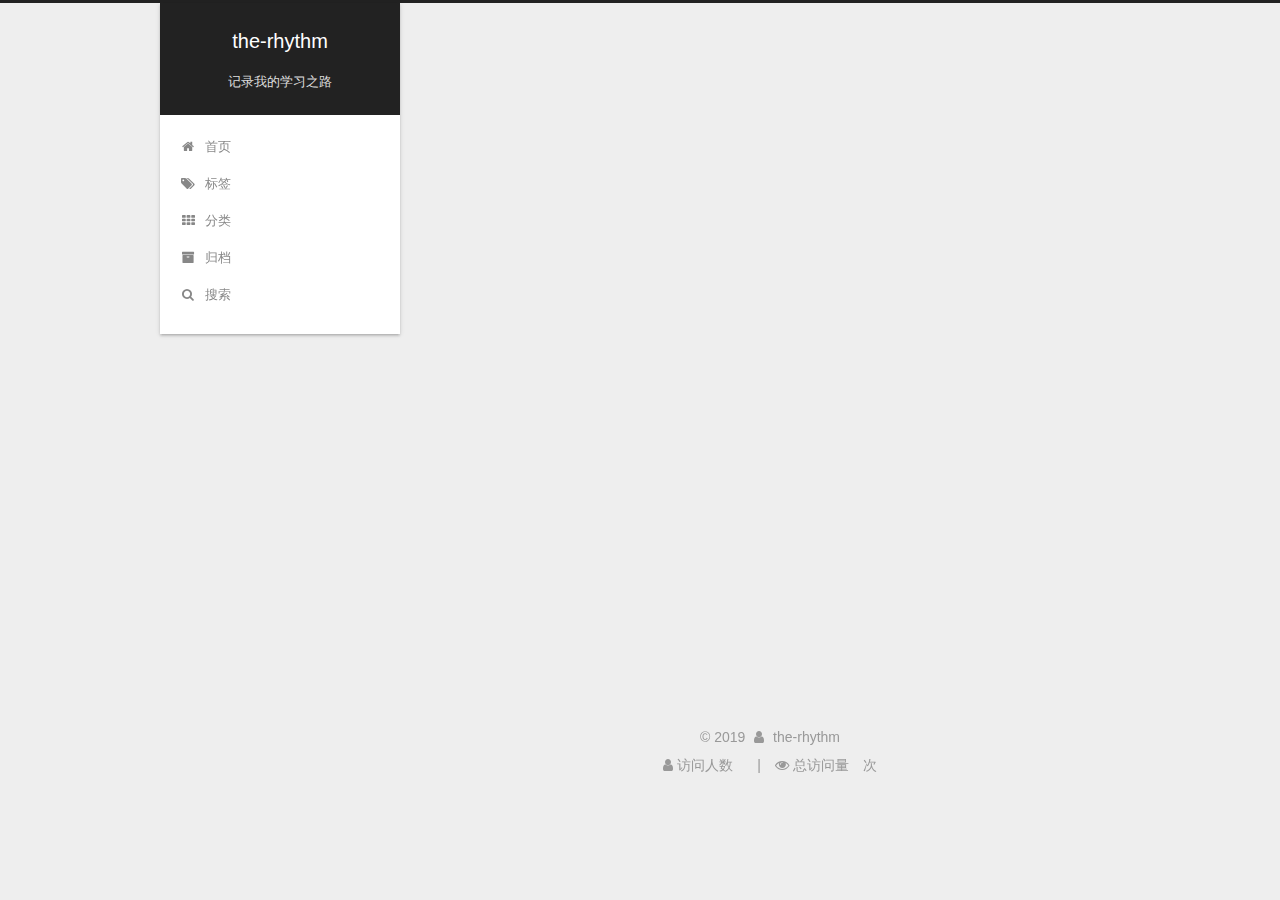
==== commit f09034aa: "Site updated: 2019-08-30 16:56:10" ====
--- a/index.html
+++ b/index.html
@@ -12,14 +12,6 @@
 <meta name="viewport" content="width=device-width, initial-scale=1, maximum-scale=1">
 <meta name="theme-color" content="#222">
 
-
-  <script>
-  (function(i,s,o,g,r,a,m){i["DaoVoiceObject"]=r;i[r]=i[r]||function(){(i[r].q=i[r].q||[]).push(arguments)},i[r].l=1*new Date();a=s.createElement(o),m=s.getElementsByTagName(o)[0];a.async=1;a.src=g;a.charset="utf-8";m.parentNode.insertBefore(a,m)})(window,document,"script",('https:' == document.location.protocol ? 'https:' : 'http:') + "//widget.daovoice.io/widget/0f81ff2f.js","daovoice")
-  daovoice('init', {
-      app_id: "1df35026"
-    });
-  daovoice('update');
-  </script>
 
 
 
--- a/css/main.css
+++ b/css/main.css
@@ -1642,6 +1642,126 @@
 .fancybox-close:hover {
   border: none;
 }
+#rewardButton {
+  cursor: pointer;
+  border: 0;
+  outline: 0;
+  border-radius: 5px;
+  padding: 0;
+  margin: 0;
+  letter-spacing: normal;
+  text-transform: none;
+  text-indent: 0px;
+  text-shadow: none;
+}
+#rewardButton span {
+  display: inline-block;
+  width: 80px;
+  height: 35px;
+  border-radius: 5px;
+  color: #fff;
+  font-weight: 400;
+  font-style: normal;
+  font-variant: normal;
+  font-stretch: normal;
+  font-size: 18px;
+  font-family: "Microsoft Yahei";
+  background: #f44336;
+}
+#rewardButton span:hover {
+  background: #f7877f;
+}
+#QR {
+  padding-top: 20px;
+}
+#QR a {
+  border: 0;
+}
+#QR img {
+  width: 180px;
+  max-width: 100%;
+  display: inline-block;
+  margin: 0.8em 2em 0 2em;
+}
+#wechat:hover p {
+  animation: roll 0.1s infinite linear;
+  -webkit-animation: roll 0.1s infinite linear;
+  -moz-animation: roll 0.1s infinite linear;
+}
+#alipay:hover p {
+  animation: roll 0.1s infinite linear;
+  -webkit-animation: roll 0.1s infinite linear;
+  -moz-animation: roll 0.1s infinite linear;
+}
+#bitcoin:hover p {
+  animation: roll 0.1s infinite linear;
+  -webkit-animation: roll 0.1s infinite linear;
+  -moz-animation: roll 0.1s infinite linear;
+}
+@-moz-keyframes roll {
+  from {
+    -webkit-transform: rotateZ(30deg);
+    -moz-transform: rotateZ(30deg);
+    -ms-transform: rotateZ(30deg);
+    -o-transform: rotateZ(30deg);
+    transform: rotateZ(30deg);
+  }
+  to {
+    -webkit-transform: rotateZ(-30deg);
+    -moz-transform: rotateZ(-30deg);
+    -ms-transform: rotateZ(-30deg);
+    -o-transform: rotateZ(-30deg);
+    transform: rotateZ(-30deg);
+  }
+}
+@-webkit-keyframes roll {
+  from {
+    -webkit-transform: rotateZ(30deg);
+    -moz-transform: rotateZ(30deg);
+    -ms-transform: rotateZ(30deg);
+    -o-transform: rotateZ(30deg);
+    transform: rotateZ(30deg);
+  }
+  to {
+    -webkit-transform: rotateZ(-30deg);
+    -moz-transform: rotateZ(-30deg);
+    -ms-transform: rotateZ(-30deg);
+    -o-transform: rotateZ(-30deg);
+    transform: rotateZ(-30deg);
+  }
+}
+@-o-keyframes roll {
+  from {
+    -webkit-transform: rotateZ(30deg);
+    -moz-transform: rotateZ(30deg);
+    -ms-transform: rotateZ(30deg);
+    -o-transform: rotateZ(30deg);
+    transform: rotateZ(30deg);
+  }
+  to {
+    -webkit-transform: rotateZ(-30deg);
+    -moz-transform: rotateZ(-30deg);
+    -ms-transform: rotateZ(-30deg);
+    -o-transform: rotateZ(-30deg);
+    transform: rotateZ(-30deg);
+  }
+}
+@keyframes roll {
+  from {
+    -webkit-transform: rotateZ(30deg);
+    -moz-transform: rotateZ(30deg);
+    -ms-transform: rotateZ(30deg);
+    -o-transform: rotateZ(30deg);
+    transform: rotateZ(30deg);
+  }
+  to {
+    -webkit-transform: rotateZ(-30deg);
+    -moz-transform: rotateZ(-30deg);
+    -ms-transform: rotateZ(-30deg);
+    -o-transform: rotateZ(-30deg);
+    transform: rotateZ(-30deg);
+  }
+}
 .rtl.post-body p,
 .rtl.post-body a,
 .rtl.post-body h1,
@@ -1823,7 +1943,7 @@
   width: 4px;
   height: 4px;
   border-radius: 50%;
-  background: #cb6eff;
+  background: #ffffa8;
 }
 .links-of-blogroll {
   font-size: 13px;
